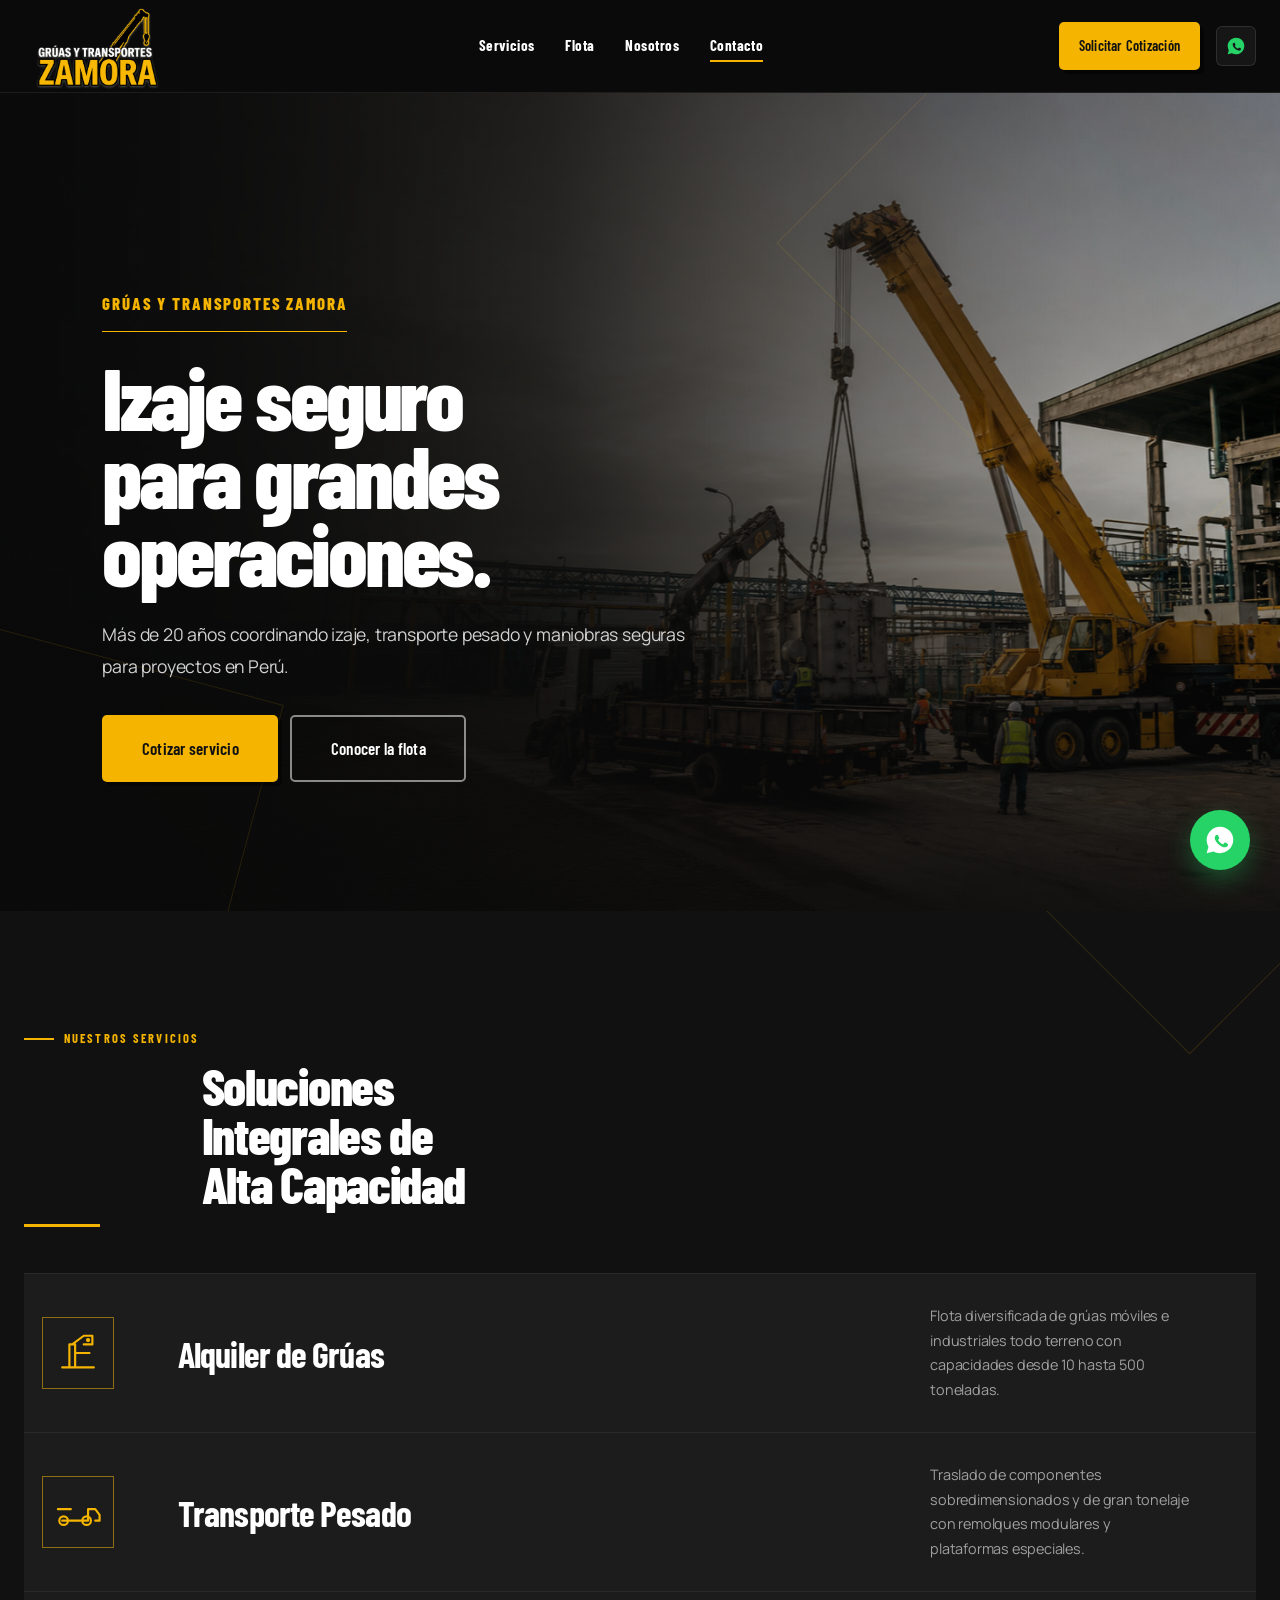
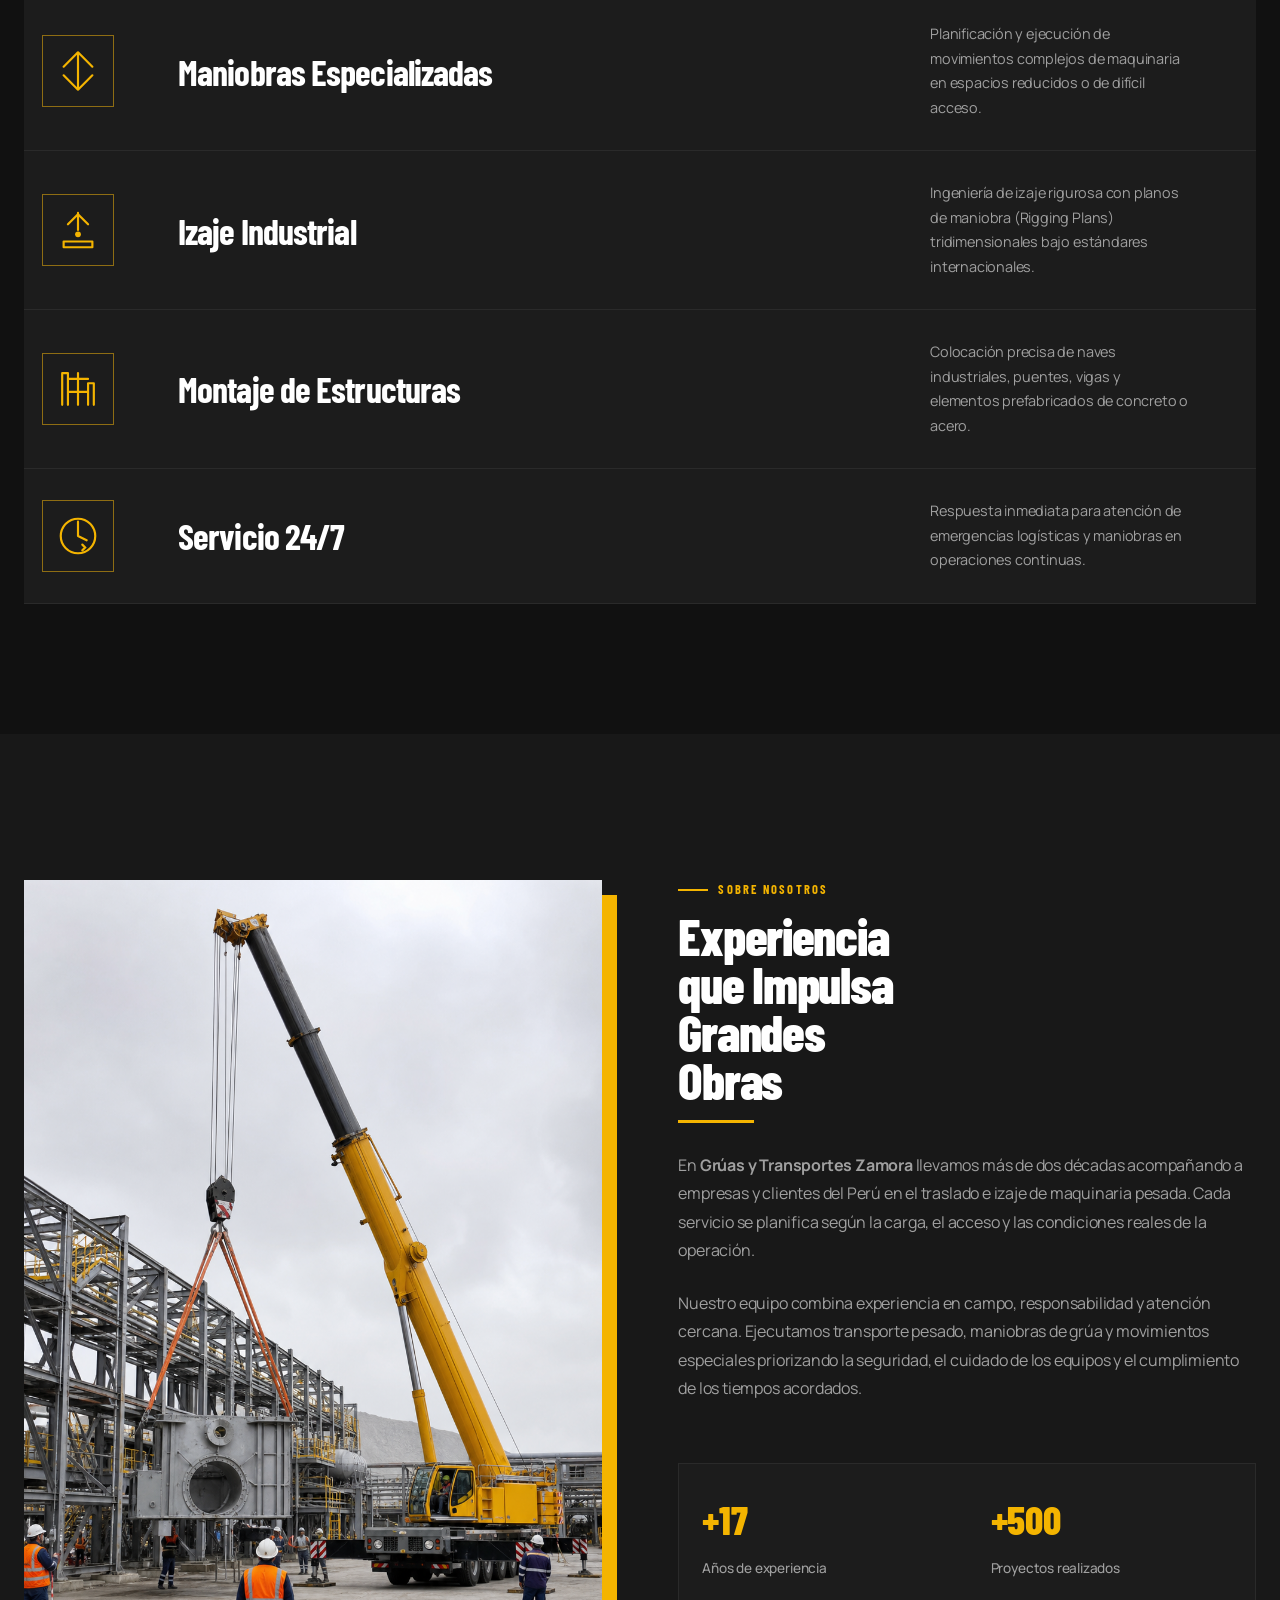
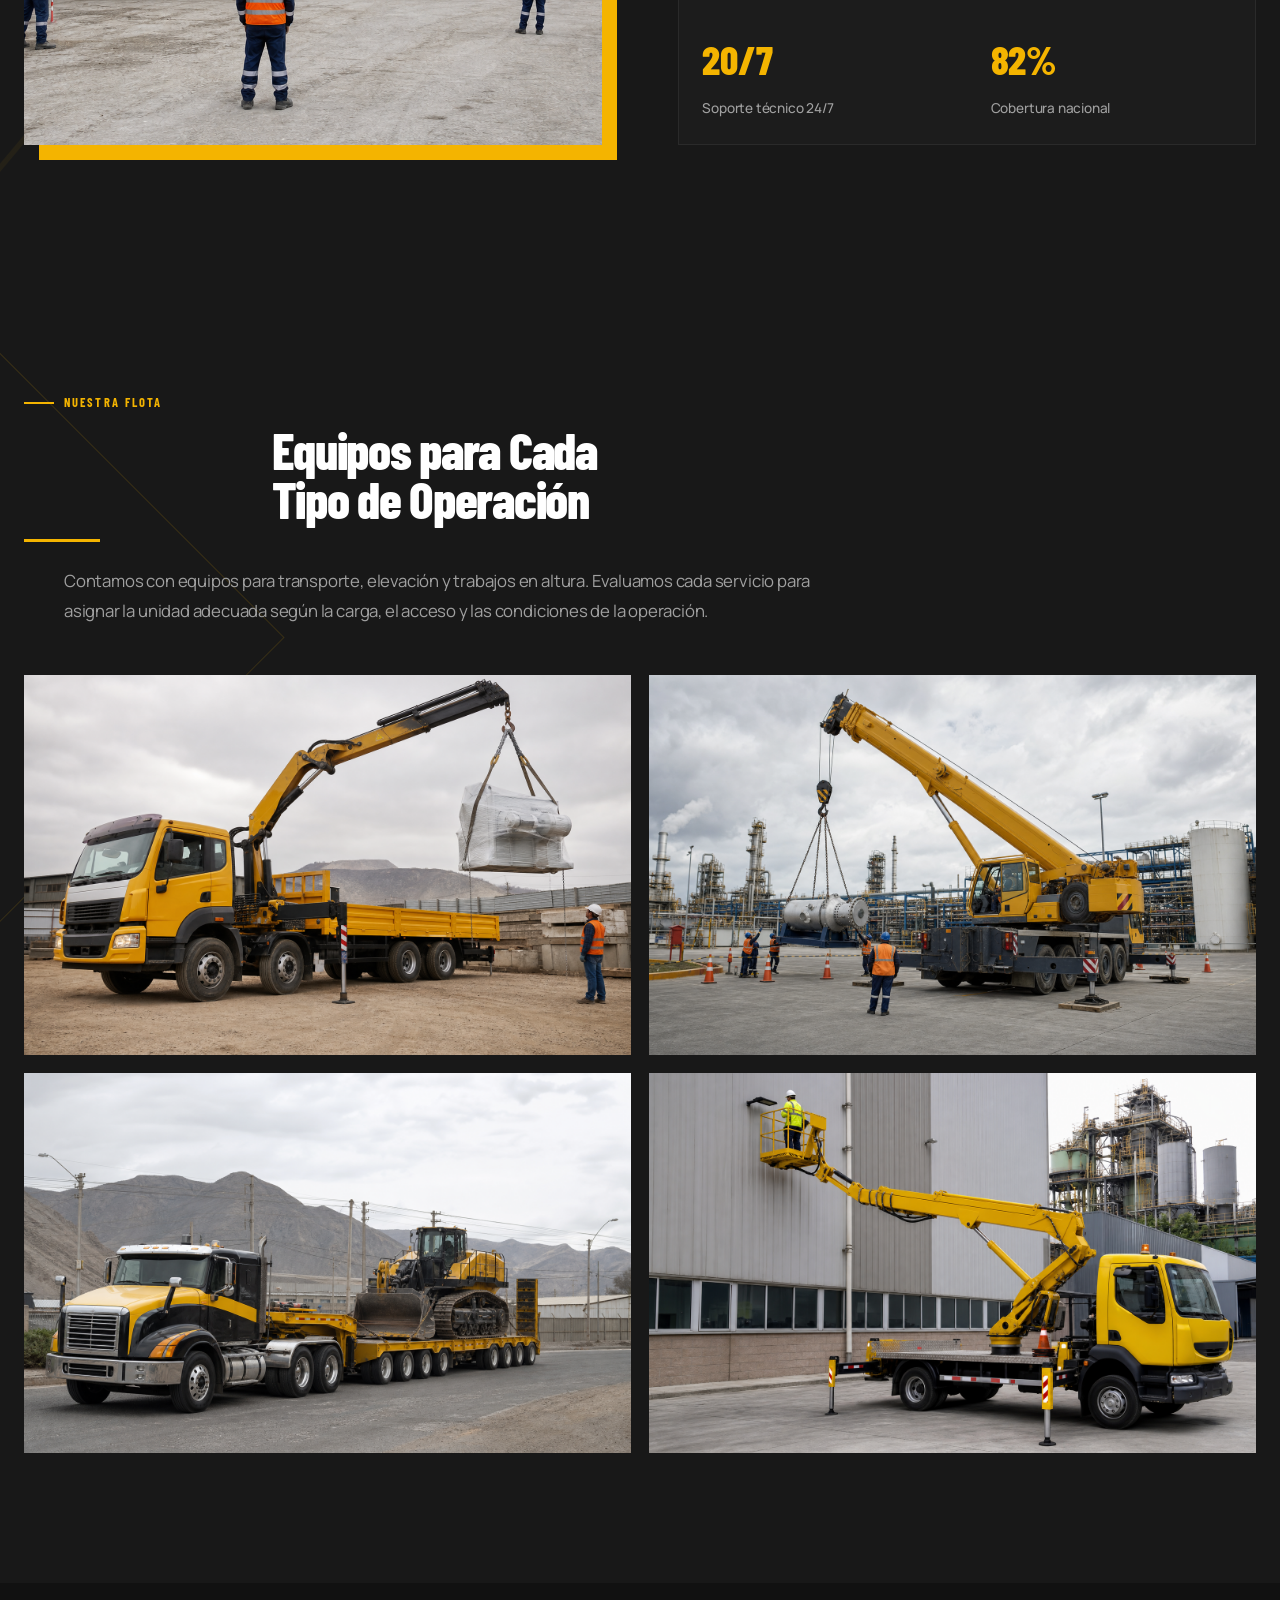
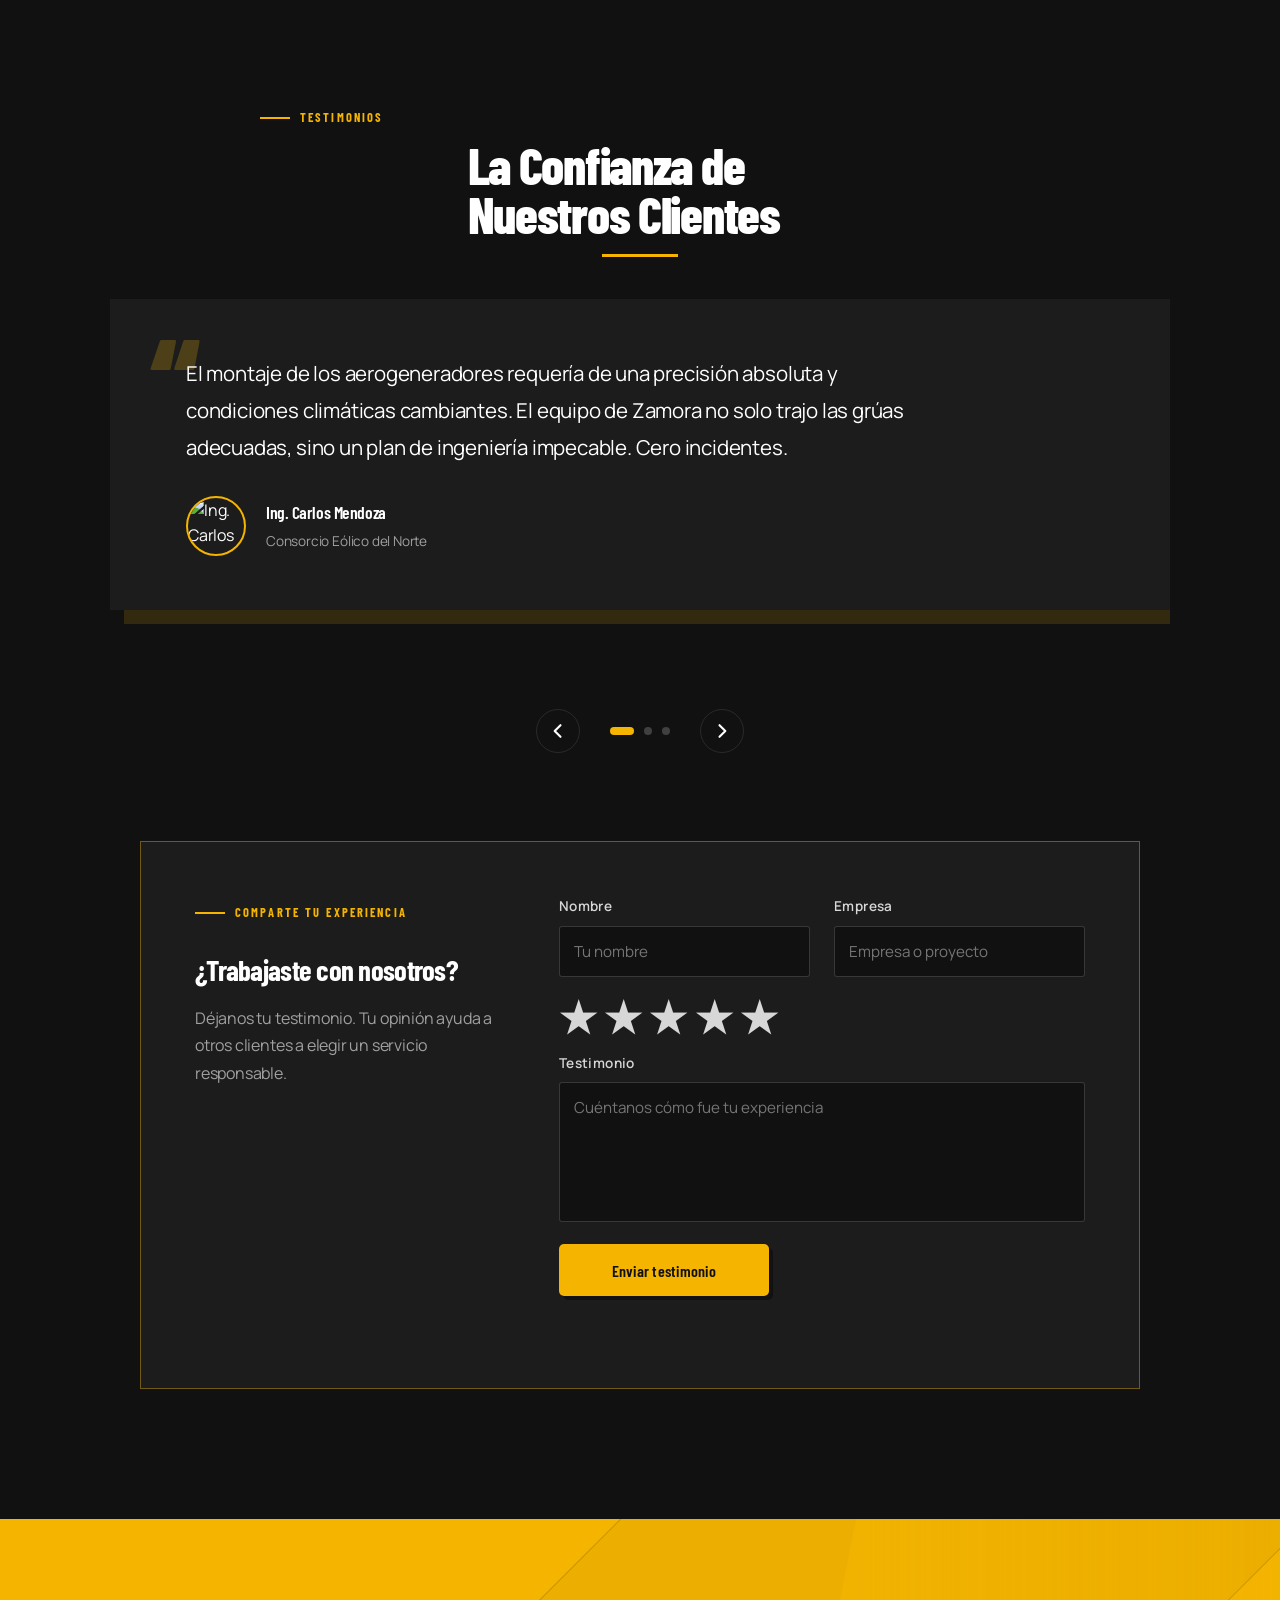
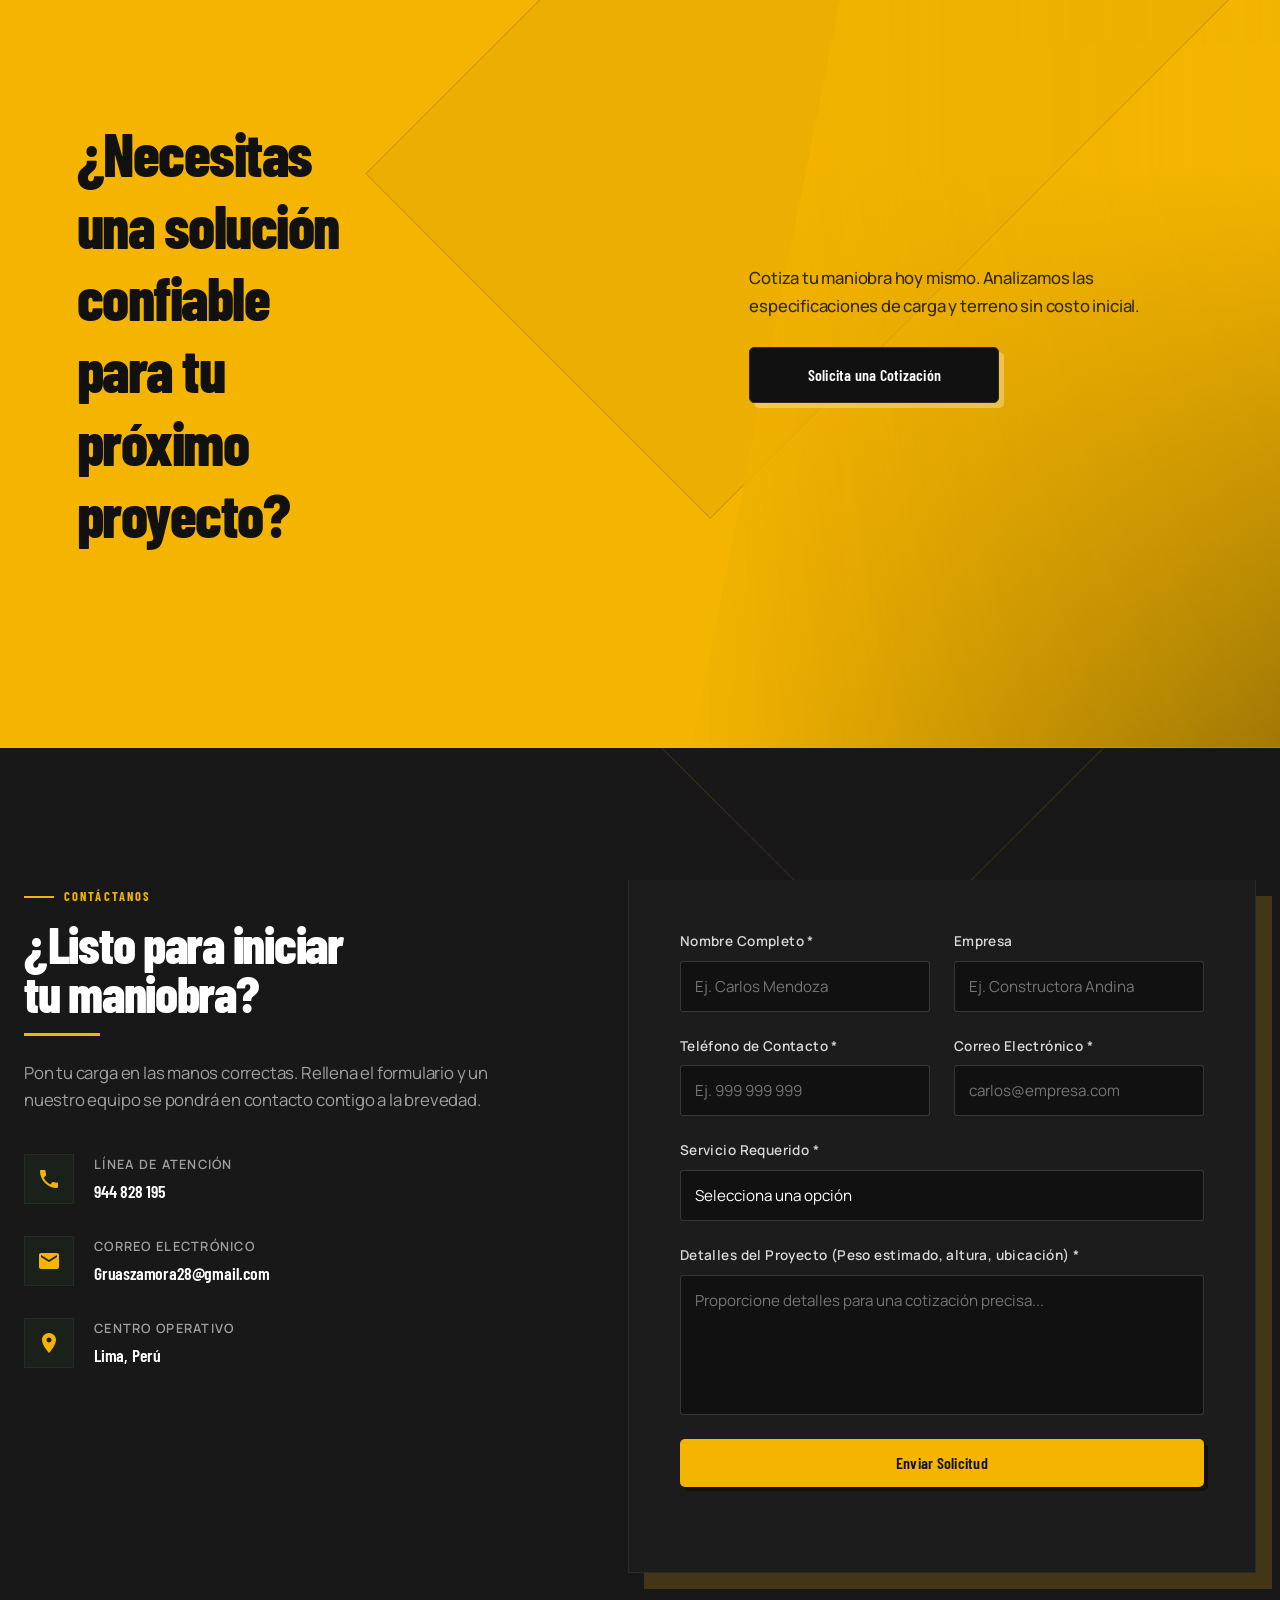
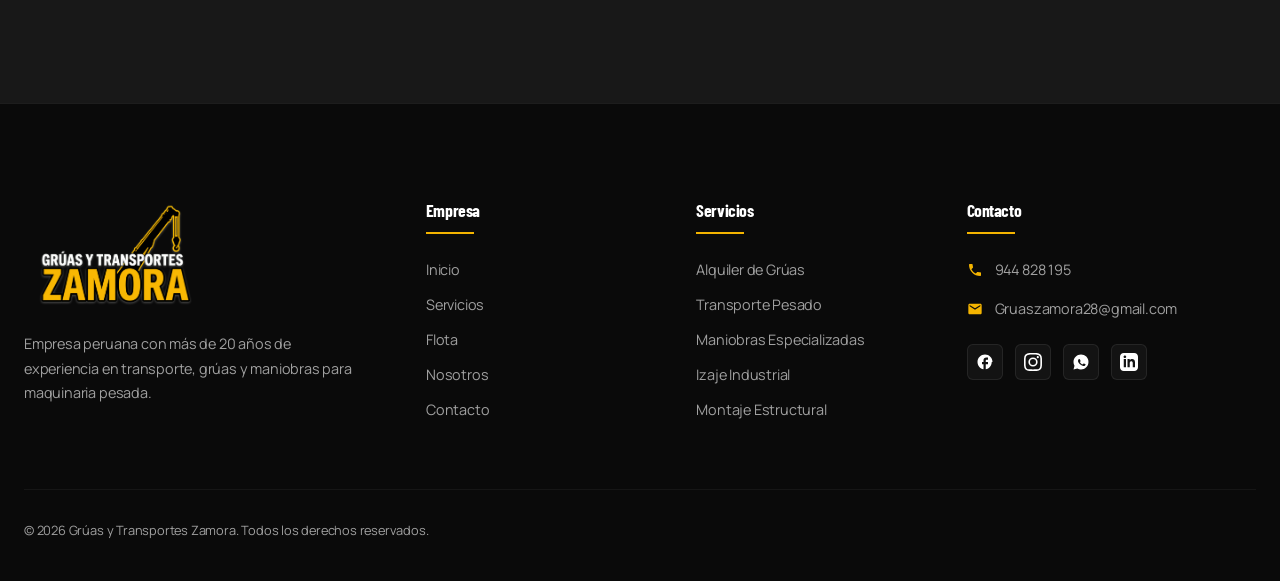
==== index.html @ 6a9506ce "feat: renovar sitio corporativo de gruas" ====
<!DOCTYPE html>
<html lang="es">

<head>
    <meta charset="UTF-8">
    <meta name="viewport" content="width=device-width, initial-scale=1.0">
    <title>Grúas y Transportes Zamora | Alquiler de Grúas y Maniobras Especializadas</title>
    <meta name="description"
        content="Empresa peruana especializada en grúas, transporte de maquinaria pesada y maniobras de alta precisión. Más de 20 años de experiencia trabajando con seguridad y compromiso.">
    <!-- Google Fonts -->
    <link rel="preconnect" href="https://fonts.googleapis.com">
    <link rel="preconnect" href="https://fonts.gstatic.com" crossorigin>
    <link
        href="https://fonts.googleapis.com/css2?family=Barlow+Condensed:wght@500;600;700;800&family=Manrope:wght@400;500;600;700;800&display=swap"
        rel="stylesheet">
    <link rel="preload" as="image" href="assets/hero-operacion-zamora.png">
    <!-- Stylesheet -->
    <link rel="stylesheet" href="styles.css?v=20260723-14">
    <script src="https://mcp.figma.com/mcp/html-to-design/capture.js" async></script>
</head>

<body>
    <a class="skip-link" href="#contenido">Saltar al contenido principal</a>

    <!-- Header Fijo -->
    <header class="main-header" id="mainHeader">
        <div class="header-container">
            <a href="#inicio" class="logo logo-brand">
                <img src="assets/logo-zamora-white.png" alt="Grúas y Transportes Zamora" class="brand-logo-image" width="1559" height="1009" decoding="async">
            </a>

            <button class="nav-toggle" id="navToggle" aria-label="Abrir menú de navegación">
                <span class="hamburger"></span>
            </button>

            <nav class="nav-menu" id="navMenu">
                <ul>
                    <li><a href="#servicios" class="nav-link">Servicios</a></li>
                    <li><a href="#proyectos" class="nav-link">Flota</a></li>
                    <li><a href="#nosotros" class="nav-link">Nosotros</a></li>
                    <li><a href="#contacto" class="nav-link">Contacto</a></li>
                </ul>
            </nav>

            <div class="header-actions">
                <a href="#contacto" class="btn btn-primary btn-sm">Solicitar Cotización</a>
                <a href="https://wa.me/51944828195" target="_blank" rel="noopener" class="btn-whatsapp-header"
                    title="Escríbenos por WhatsApp">
                    <svg viewBox="0 0 24 24" xmlns="http://www.w3.org/2000/svg">
                        <path
                            d="M12.004 2C6.51 2 2.014 6.5 2 12c.004 1.76.46 3.48 1.33 5L2 22l5.14-1.35c1.47.8 3.12 1.23 4.81 1.23h.005c5.5 0 9.99-4.5 10-10 .004-2.66-1.03-5.17-2.93-7.07C17.13 3.03 14.63 2.01 12.004 2zm5.88 14.15c-.24.68-1.22 1.25-1.7 1.31-.43.06-.97.11-2.91-.65-2.48-.97-4.08-3.5-4.2-3.67-.12-.17-1.02-1.36-1.02-2.59 0-1.23.64-1.83.87-2.08.23-.25.5-.31.67-.31.17 0 .34.01.49.01.15 0 .35-.06.55.43.2.49.69 1.68.75 1.8.06.12.1.27.02.44-.08.17-.12.27-.24.41-.12.14-.26.31-.37.42-.12.12-.25.26-.11.51.14.25.64 1.05 1.37 1.7.94.84 1.73 1.1 1.98 1.22.25.12.39.1.53-.06.14-.17.61-.71.77-.96.16-.25.32-.21.54-.13.22.08 1.4.66 1.64.78.24.12.4.18.46.28.06.11.06.63-.18 1.31z" />
                    </svg>
                </a>
            </div>
        </div>
    </header>

    <!-- Hero Section -->
    <main id="contenido">
    <section id="inicio" class="hero-section">
        <div class="hero-slides" aria-hidden="true">
            <div class="hero-bg hero-slide active" style="background-image: url('assets/hero-operacion-zamora.png');"></div>
        </div>
        <div class="hero-overlay"></div>

        <!-- Elementos decorativos sutiles -->
        <div class="hero-geometric-1"></div>
        <div class="hero-geometric-2"></div>

        <div class="hero-container">
            <div class="hero-content">
                <span class="hero-tag animate-item">GRÚAS Y TRANSPORTES ZAMORA</span>
                <h1 class="hero-title animate-item">Izaje seguro para grandes operaciones.</h1>
                <p class="hero-subtitle animate-item">Más de 20 años coordinando izaje, transporte pesado y maniobras seguras para proyectos en Perú.</p>
                <div class="hero-buttons animate-item">
                    <a href="#contacto" class="btn btn-primary">Cotizar servicio</a>
                    <a href="#proyectos" class="btn btn-outline">Conocer la flota</a>
                </div>
            </div>
        </div>
    </section>

    <!-- Servicios Section -->
    <section id="servicios" class="services-section section-padding reveal">
        <div class="container">
            <div class="section-header text-center">
                <span class="section-subtitle">NUESTROS SERVICIOS</span>
                <h2 class="section-title">Soluciones Integrales de Alta Capacidad</h2>
                <div class="accent-line"></div>
            </div>

            <div class="services-grid">
                <!-- Tarjeta 1 -->
                <div class="service-card reveal-child">
                    <div class="service-icon">
                        <!-- Icono Alquiler de Grúas -->
                        <svg viewBox="0 0 64 64" xmlns="http://www.w3.org/2000/svg">
                            <path d="M10 52h44M20 52V20h8v32M24 20l16-12h12v12H40M28 32h20" stroke="#F4B400"
                                stroke-width="3" stroke-linecap="round" stroke-linejoin="round" fill="none" />
                            <circle cx="46" cy="14" r="3" fill="#F4B400" />
                        </svg>
                    </div>
                    <h3 class="service-title">Alquiler de Grúas</h3>
                    <p class="service-desc">Flota diversificada de grúas móviles e industriales todo terreno con
                        capacidades desde 10 hasta 500 toneladas.</p>
                    <div class="service-hover-line"></div>
                </div>

                <!-- Tarjeta 2 -->
                <div class="service-card reveal-child">
                    <div class="service-icon">
                        <!-- Icono Transporte Pesado -->
                        <svg viewBox="0 0 64 64" xmlns="http://www.w3.org/2000/svg">
                            <path
                                d="M10 44h36v-16h10l6 8v8h-6M18 44a6 6 0 1 1-12 0 6 6 0 0 1 12 0zm32 0a6 6 0 1 1-12 0 6 6 0 0 1 12 0z"
                                stroke="#F4B400" stroke-width="3" stroke-linecap="round" stroke-linejoin="round"
                                fill="none" />
                            <path d="M4 28h18" stroke="#F4B400" stroke-width="3" stroke-linecap="round" />
                        </svg>
                    </div>
                    <h3 class="service-title">Transporte Pesado</h3>
                    <p class="service-desc">Traslado de componentes sobredimensionados y de gran tonelaje con remolques
                        modulares y plataformas especiales.</p>
                    <div class="service-hover-line"></div>
                </div>

                <!-- Tarjeta 3 -->
                <div class="service-card reveal-child">
                    <div class="service-icon">
                        <!-- Icono Maniobras Especializadas -->
                        <svg viewBox="0 0 64 64" xmlns="http://www.w3.org/2000/svg">
                            <path d="M32 6v52M12 26l20-20 20 20M12 38l20 20 20-20" stroke="#F4B400" stroke-width="3"
                                stroke-linecap="round" stroke-linejoin="round" fill="none" />
                        </svg>
                    </div>
                    <h3 class="service-title">Maniobras Especializadas</h3>
                    <p class="service-desc">Planificación y ejecución de movimientos complejos de maquinaria en espacios
                        reducidos o de difícil acceso.</p>
                    <div class="service-hover-line"></div>
                </div>

                <!-- Tarjeta 4 -->
                <div class="service-card reveal-child">
                    <div class="service-icon">
                        <!-- Icono Izaje Industrial -->
                        <svg viewBox="0 0 64 64" xmlns="http://www.w3.org/2000/svg">
                            <path d="M32 8v24M18 24l14-14 14 14M12 48h40v8H12z" stroke="#F4B400" stroke-width="3"
                                stroke-linecap="round" stroke-linejoin="round" fill="none" />
                            <circle cx="32" cy="38" r="4" fill="#F4B400" />
                        </svg>
                    </div>
                    <h3 class="service-title">Izaje Industrial</h3>
                    <p class="service-desc">Ingeniería de izaje rigurosa con planos de maniobra (Rigging Plans)
                        tridimensionales bajo estándares internacionales.</p>
                    <div class="service-hover-line"></div>
                </div>

                <!-- Tarjeta 5 -->
                <div class="service-card reveal-child">
                    <div class="service-icon">
                        <!-- Icono Montaje de Estructuras -->
                        <svg viewBox="0 0 64 64" xmlns="http://www.w3.org/2000/svg">
                            <path d="M10 54V10h8v44M46 54V24h8v30M18 18h28M18 36h28M32 10v44" stroke="#F4B400"
                                stroke-width="3" stroke-linecap="round" stroke-linejoin="round" fill="none" />
                        </svg>
                    </div>
                    <h3 class="service-title">Montaje de Estructuras</h3>
                    <p class="service-desc">Colocación precisa de naves industriales, puentes, vigas y elementos
                        prefabricados de concreto o acero.</p>
                    <div class="service-hover-line"></div>
                </div>

                <!-- Tarjeta 6 -->
                <div class="service-card reveal-child">
                    <div class="service-icon">
                        <!-- Icono Servicio 24/7 -->
                        <svg viewBox="0 0 64 64" xmlns="http://www.w3.org/2000/svg">
                            <circle cx="32" cy="32" r="24" stroke="#F4B400" stroke-width="3" fill="none" />
                            <path d="M32 12v20l12 6" stroke="#F4B400" stroke-width="3" stroke-linecap="round"
                                stroke-linejoin="round" fill="none" />
                            <path d="M38 52l4-4-4-4" stroke="#F4B400" stroke-width="3" stroke-linecap="round"
                                fill="none" />
                        </svg>
                    </div>
                    <h3 class="service-title">Servicio 24/7</h3>
                    <p class="service-desc">Respuesta inmediata para atención de emergencias logísticas y maniobras en
                        operaciones continuas.</p>
                    <div class="service-hover-line"></div>
                </div>
            </div>
        </div>
    </section>

    <!-- Sobre Nosotros Section -->
    <section id="nosotros" class="about-section section-padding bg-darker reveal">
        <div class="container">
            <div class="about-grid">
                <!-- Columna Izquierda: Imagen -->
                <div class="about-image-wrapper reveal-child">
                    <img src="assets/about-izaje-hd.png" alt="Grúa telescópica realizando un izaje industrial controlado" class="about-img" width="1024" height="1536" loading="lazy" decoding="async">
                </div>

                <!-- Columna Derecha: Contenido -->
                <div class="about-content reveal-child">
                    <span class="section-subtitle">SOBRE NOSOTROS</span>
                    <h2 class="section-title text-left">Experiencia que Impulsa Grandes Obras</h2>
                    <div class="accent-line text-left"></div>
                    <p class="about-text">En <strong>Grúas y Transportes Zamora</strong> llevamos más de dos décadas
                        acompañando a empresas y clientes del Perú en el traslado e izaje de maquinaria pesada. Cada
                        servicio se planifica según la carga, el acceso y las condiciones reales de la operación.</p>
                    <p class="about-text">Nuestro equipo combina experiencia en campo, responsabilidad y atención
                        cercana. Ejecutamos transporte pesado, maniobras de grúa y movimientos especiales priorizando
                        la seguridad, el cuidado de los equipos y el cumplimiento de los tiempos acordados.</p>

                    <!-- Estadísticas -->
                    <div class="stats-grid" id="statsGrid">
                        <div class="stat-card">
                            <span class="stat-number" data-target="20">+0</span>
                            <span class="stat-label">Años de experiencia</span>
                        </div>
                        <div class="stat-card">
                            <span class="stat-number" data-target="500">+0</span>
                            <span class="stat-label">Proyectos realizados</span>
                        </div>
                        <div class="stat-card">
                            <span class="stat-number" data-target="24">0/7</span>
                            <span class="stat-label">Soporte técnico 24/7</span>
                        </div>
                        <div class="stat-card">
                            <span class="stat-number" data-target="100">0%</span>
                            <span class="stat-label">Cobertura nacional</span>
                        </div>
                    </div>
                </div>
            </div>
        </div>
    </section>

    <!-- Flota y Equipos Section -->
    <section id="proyectos" class="projects-section section-padding reveal">
        <div class="container">
            <div class="section-header text-center">
                <span class="section-subtitle">NUESTRA FLOTA</span>
                <h2 class="section-title">Equipos para Cada Tipo de Operación</h2>
                <div class="accent-line"></div>
                <p class="fleet-intro">Contamos con equipos para transporte, elevación y trabajos en altura. Evaluamos cada servicio para asignar la unidad adecuada según la carga, el acceso y las condiciones de la operación.</p>
            </div>

            <div class="projects-grid">
                <a href="equipo.html?tipo=hiab" class="project-card fleet-card reveal-child">
                    <div class="project-image-container">
                        <img src="assets/fleet-hiab-hd.png" alt="Camión equipado con grúa articulada durante una maniobra" class="project-img" width="1536" height="1024" loading="lazy" decoding="async">
                        <div class="project-overlay">
                            <div class="project-info">
                                <span class="project-tag">TRANSPORTE Y MANIOBRA</span>
                                <h3 class="project-card-title">Grúas Articuladas</h3>
                                <p class="project-card-desc">Camiones equipados con brazo hidráulico articulado para cargar, descargar, elevar y posicionar materiales con precisión.</p>
                                <span class="project-btn">Ver servicios realizados</span>
                            </div>
                        </div>
                    </div>
                </a>

                <a href="equipo.html?tipo=telescopica" class="project-card fleet-card reveal-child">
                    <div class="project-image-container">
                        <img src="assets/fleet-telescopica-hd.png" alt="Grúa móvil telescópica realizando un izaje industrial" class="project-img" width="1536" height="1024" loading="lazy" decoding="async">
                        <div class="project-overlay">
                            <div class="project-info">
                                <span class="project-tag">IZAJE Y MONTAJE</span>
                                <h3 class="project-card-title">Grúas Telescópicas</h3>
                                <p class="project-card-desc">Equipos para maniobras de elevación, montaje y posicionamiento de maquinaria en distintos entornos de trabajo.</p>
                                <span class="project-btn">Ver servicios realizados</span>
                            </div>
                        </div>
                    </div>
                </a>

                <a href="equipo.html?tipo=trailer" class="project-card fleet-card reveal-child">
                    <div class="project-image-container">
                        <img src="assets/fleet-trailer-hd.png" alt="Camión tráiler con cama baja trasladando maquinaria pesada" class="project-img" width="1536" height="1024" loading="lazy" decoding="async">
                        <div class="project-overlay">
                            <div class="project-info">
                                <span class="project-tag">LOGÍSTICA PESADA</span>
                                <h3 class="project-card-title">Camiones Tráiler y Cama Baja</h3>
                                <p class="project-card-desc">Unidades para el traslado de maquinaria pesada, estructuras y cargas especiales con planificación de ruta y coordinación operativa.</p>
                                <span class="project-btn">Ver servicios realizados</span>
                            </div>
                        </div>
                    </div>
                </a>

                <a href="equipo.html?tipo=hidroelevador" class="project-card fleet-card reveal-child">
                    <div class="project-image-container">
                        <img src="assets/fleet-hidroelevador-hd.png" alt="Camión hidroelevador con brazo articulado y canastilla para trabajos en altura" class="project-img" width="1536" height="1024" loading="lazy" decoding="async">
                        <div class="project-overlay">
                            <div class="project-info">
                                <span class="project-tag">TRABAJOS EN ALTURA</span>
                                <h3 class="project-card-title">Camiones Elevadores</h3>
                                <p class="project-card-desc">Equipos con brazo articulado y canastilla para elevar personal en trabajos de mantenimiento, inspección e intervención en altura.</p>
                                <span class="project-btn">Ver servicios realizados</span>
                            </div>
                        </div>
                    </div>
                </a>
            </div>
        </div>
    </section>

    <!-- Testimonios Section -->
    <section class="testimonials-section section-padding reveal">
        <div class="container">
            <div class="section-header text-center">
                <span class="section-subtitle">TESTIMONIOS</span>
                <h2 class="section-title">La Confianza de Nuestros Clientes</h2>
                <div class="accent-line"></div>
            </div>

            <div class="testimonials-carousel-wrapper">
                <div class="testimonials-carousel" id="testimonialsCarousel">

                    <!-- Testimonio 1 -->
                    <div class="testimonial-slide active">
                        <div class="testimonial-card">
                            <div class="testimonial-quote">“</div>
                            <p class="testimonial-text">El montaje de los aerogeneradores requería de una precisión
                                absoluta y condiciones climáticas cambiantes. El equipo de Zamora no solo trajo las
                                grúas adecuadas, sino un plan de ingeniería impecable. Cero incidentes.</p>
                            <div class="testimonial-author">
                                <img src="assets/avatar1.png" alt="Ing. Carlos Mendoza" class="author-img">
                                <div class="author-info">
                                    <h4 class="author-name">Ing. Carlos Mendoza</h4>
                                    <span class="author-company">Consorcio Eólico del Norte</span>
                                </div>
                            </div>
                        </div>
                    </div>

                    <!-- Testimonio 2 -->
                    <div class="testimonial-slide">
                        <div class="testimonial-card">
                            <div class="testimonial-quote">“</div>
                            <p class="testimonial-text">Transportar reactores químicos sobredimensionados por carreteras
                                federales es una pesadilla logística. Con Zamora tuvimos todo el soporte de permisos y
                                coordinación de escoltas. Su puntualidad es extraordinaria.</p>
                            <div class="testimonial-author">
                                <img src="assets/avatar2.png" alt="Lic. Elena Rostova" class="author-img">
                                <div class="author-info">
                                    <h4 class="author-name">Lic. Elena Rostova</h4>
                                    <span class="author-company">Logística Petroquímica </span>
                                </div>
                            </div>
                        </div>
                    </div>

                    <!-- Testimonio 3 -->
                    <div class="testimonial-slide">
                        <div class="testimonial-card">
                            <div class="testimonial-quote">“</div>
                            <p class="testimonial-text">La maniobra de izaje de la corona de la Torre Metropolitana a
                                más de 150 metros requería de grúas confiables y personal experto. Su plan rigging 3D
                                nos dio la seguridad para ejecutar a la primera.</p>
                            <div class="testimonial-author">
                                <img src="assets/avatar3.png" alt="Ing. Javier Ortiz" class="author-img">
                                <div class="author-info">
                                    <h4 class="author-name">Ing. Javier Ortiz</h4>
                                    <span class="author-company">Grupo Constructor Urbano</span>
                                </div>
                            </div>
                        </div>
                    </div>

                </div>

                <!-- Controles -->
                <div class="carousel-controls">
                    <button class="carousel-control-btn prev" id="prevTestimonial" aria-label="Anterior testimonio">
                        <svg viewBox="0 0 24 24" fill="none" xmlns="http://www.w3.org/2000/svg">
                            <path d="M15 19L8 12L15 5" stroke="#FFFFFF" stroke-width="2.5" stroke-linecap="round"
                                stroke-linejoin="round" />
                        </svg>
                    </button>
                    <div class="carousel-dots" id="carouselDots">
                        <span class="dot active" data-slide="0"></span>
                        <span class="dot" data-slide="1"></span>
                        <span class="dot" data-slide="2"></span>
                    </div>
                    <button class="carousel-control-btn next" id="nextTestimonial" aria-label="Siguiente testimonio">
                        <svg viewBox="0 0 24 24" fill="none" xmlns="http://www.w3.org/2000/svg">
                            <path d="M9 5L16 12L9 19" stroke="#FFFFFF" stroke-width="2.5" stroke-linecap="round"
                                stroke-linejoin="round" />
                        </svg>
                    </button>
                </div>
            </div>

            <div class="testimonial-submit-panel">
                <div class="testimonial-submit-copy">
                    <span class="section-subtitle">COMPARTE TU EXPERIENCIA</span>
                    <h3>¿Trabajaste con nosotros?</h3>
                    <p>Déjanos tu testimonio. Tu opinión ayuda a otros clientes a elegir un servicio responsable.</p>
                </div>
                <form id="testimonialForm" class="testimonial-form">
                    <div class="form-row">
                        <div class="form-group">
                            <label for="testimonialName">Nombre</label>
                            <input id="testimonialName" type="text" maxlength="60" required placeholder="Tu nombre">
                        </div>
                        <div class="form-group">
                            <label for="testimonialCompany">Empresa</label>
                            <input id="testimonialCompany" type="text" maxlength="80" placeholder="Empresa o proyecto">
                        </div>
                    </div>
                    <div class="form-group testimonial-rating-group">
                        <div class="star-rating" role="radiogroup" aria-label="Calificación de 1 a 5 estrellas">
                            <input type="radio" id="star5" name="rating" value="5" required><label for="star5" title="5 estrellas">★</label>
                            <input type="radio" id="star4" name="rating" value="4"><label for="star4" title="4 estrellas">★</label>
                            <input type="radio" id="star3" name="rating" value="3"><label for="star3" title="3 estrellas">★</label>
                            <input type="radio" id="star2" name="rating" value="2"><label for="star2" title="2 estrellas">★</label>
                            <input type="radio" id="star1" name="rating" value="1"><label for="star1" title="1 estrella">★</label>
                        </div>
                    </div>
                    <div class="form-group">
                        <label for="testimonialMessage">Testimonio</label>
                        <textarea id="testimonialMessage" rows="4" maxlength="500" required placeholder="Cuéntanos cómo fue tu experiencia"></textarea>
                    </div>
                    <button type="submit" class="btn btn-primary">Enviar testimonio</button>
                    <p class="testimonial-form-status" id="testimonialFormStatus" aria-live="polite"></p>
                </form>
            </div>
        </div>
    </section>

    <!-- CTA Section -->
    <section class="cta-section reveal">
        <div class="cta-container">
            <div class="cta-copy">
                <h2 class="cta-title">¿Necesitas una solución confiable para tu próximo proyecto?</h2>
            </div>
            <div class="cta-action">
                <p class="cta-subtitle">Cotiza tu maniobra hoy mismo. Analizamos las especificaciones de carga y terreno sin
                    costo inicial.</p>
                <a href="#contacto" class="btn btn-dark">Solicita una Cotización</a>
            </div>
        </div>
    </section>

    <!-- Contacto & Registro Section -->
    <section id="contacto" class="contact-section section-padding reveal">
        <div class="container">
            <div class="contact-grid">
                <!-- Columna Izquierda: Info de contacto -->
                <div class="contact-info-wrapper reveal-child">
                    <span class="section-subtitle">CONTÁCTANOS</span>
                    <h2 class="section-title text-left">¿Listo para iniciar tu maniobra?</h2>
                    <div class="accent-line text-left"></div>
                    <p class="contact-lead-text">Pon tu carga en las manos correctas. Rellena el formulario y un
                        nuestro equipo se pondrá en contacto contigo a la brevedad.</p>

                    <div class="contact-details">
                        <!-- Teléfono -->
                        <div class="contact-detail-item">
                            <div class="contact-detail-icon">
                                <svg viewBox="0 0 24 24" xmlns="http://www.w3.org/2000/svg">
                                    <path
                                        d="M6.62 10.79c1.44 2.83 3.76 5.14 6.59 6.59l2.2-2.2c.27-.27.67-.36 1.02-.24 1.12.37 2.33.57 3.57.57.55 0 1 .45 1 1V20c0 .55-.45 1-1 1-9.39 0-17-7.61-17-17 0-.55.45-1 1-1h3.5c.55 0 1 .45 1 1 0 1.25.2 2.45.57 3.57.11.35.03.74-.25 1.02l-2.2 2.2z"
                                        fill="#F4B400" />
                                </svg>
                            </div>
                            <div class="contact-detail-text">
                                <span class="contact-label">Línea de Atención</span>
                                <a href="tel:+51944828195" class="contact-value">944 828 195</a>
                            </div>
                        </div>

                        <!-- Email -->
                        <div class="contact-detail-item">
                            <div class="contact-detail-icon">
                                <svg viewBox="0 0 24 24" xmlns="http://www.w3.org/2000/svg">
                                    <path
                                        d="M20 4H4c-1.1 0-1.99.9-1.99 2L2 18c0 1.1.9 2 2 2h16c1.1 0 2-.9 2-2V6c0-1.1-.9-2-2-2zm0 4l-8 5-8-5V6l8 5 8-5v2z"
                                        fill="#F4B400" />
                                </svg>
                            </div>
                            <div class="contact-detail-text">
                                <span class="contact-label">Correo Electrónico</span>
                                <a href="mailto:Gruaszamora28@gmail.com"
                                    class="contact-value">Gruaszamora28@gmail.com</a>
                            </div>
                        </div>

                        <!-- Dirección -->
                        <div class="contact-detail-item">
                            <div class="contact-detail-icon">
                                <svg viewBox="0 0 24 24" xmlns="http://www.w3.org/2000/svg">
                                    <path
                                        d="M12 2C8.13 2 5 5.13 5 9c0 5.25 7 13 7 13s7-7.75 7-13c0-3.87-3.13-7-7-7zm0 9.5c-1.38 0-2.5-1.12-2.5-2.5s1.12-2.5 2.5-2.5 2.5 1.12 2.5 2.5-1.12 2.5-2.5 2.5z"
                                        fill="#F4B400" />
                                </svg>
                            </div>
                            <div class="contact-detail-text">
                                <span class="contact-label">Centro Operativo</span>
                                <span class="contact-value">Lima, Perú</span>
                            </div>
                        </div>
                    </div>
                </div>

                <!-- Columna Derecha: Formulario -->
                <div class="contact-form-wrapper reveal-child">
                    <form class="contact-form" id="contactForm">
                        <div class="form-row">
                            <div class="form-group">
                                <label for="formNombre">Nombre Completo *</label>
                                <input type="text" id="formNombre" required placeholder="Ej. Carlos Mendoza">
                            </div>
                            <div class="form-group">
                                <label for="formEmpresa">Empresa</label>
                                <input type="text" id="formEmpresa" placeholder="Ej. Constructora Andina">
                            </div>
                        </div>

                        <div class="form-row">
                            <div class="form-group">
                                <label for="formTelefono">Teléfono de Contacto *</label>
                                <input type="tel" id="formTelefono" required placeholder="Ej. 999 999 999">
                            </div>
                            <div class="form-group">
                                <label for="formEmail">Correo Electrónico *</label>
                                <input type="email" id="formEmail" required placeholder="carlos@empresa.com">
                            </div>
                        </div>

                        <div class="form-group">
                            <label for="formServicio">Servicio Requerido *</label>
                            <select id="formServicio" required>
                                <option value="" disabled selected>Selecciona una opción</option>
                                <option value="alquiler">Alquiler de Grúas Móviles</option>
                                <option value="transporte">Transporte Pesado Sobredimensionado</option>
                                <option value="maniobras">Maniobras Especializadas e Izajes</option>
                                <option value="estructuras">Montaje Estructural</option>
                                <option value="otro">Otro / Asesoría Técnica</option>
                            </select>
                        </div>

                        <div class="form-group">
                            <label for="formMensaje">Detalles del Proyecto (Peso estimado, altura, ubicación) *</label>
                            <textarea id="formMensaje" rows="4" required
                                placeholder="Proporcione detalles para una cotización precisa..."></textarea>
                        </div>

                        <button type="submit" class="btn btn-primary btn-block">Enviar Solicitud</button>

                        <div class="form-status" id="formStatus"></div>
                    </form>
                </div>
            </div>
        </div>
    </section>

    <!-- Footer Premium -->
    </main>
    <footer class="main-footer">
        <div class="container">
            <div class="footer-grid">
                <!-- Columna 1: Empresa -->
                <div class="footer-col">
                    <a href="#inicio" class="logo footer-logo logo-brand">
                        <img src="assets/logo-zamora-white.png" alt="Grúas y Transportes Zamora" class="brand-logo-image" width="1559" height="1009" loading="lazy" decoding="async">
                    </a>
                    <p class="footer-about-text">Empresa peruana con más de 20 años de experiencia en transporte,
                        grúas y maniobras para maquinaria pesada.</p>
                </div>

                <!-- Columna 2: Navegación -->
                <div class="footer-col">
                    <h4 class="footer-title">Empresa</h4>
                    <ul class="footer-links">
                        <li><a href="#inicio">Inicio</a></li>
                        <li><a href="#servicios">Servicios</a></li>
                        <li><a href="#proyectos">Flota</a></li>
                        <li><a href="#nosotros">Nosotros</a></li>
                        <li><a href="#contacto">Contacto</a></li>
                    </ul>
                </div>

                <!-- Columna 3: Servicios -->
                <div class="footer-col">
                    <h4 class="footer-title">Servicios</h4>
                    <ul class="footer-links">
                        <li><a href="#servicios">Alquiler de Grúas</a></li>
                        <li><a href="#servicios">Transporte Pesado</a></li>
                        <li><a href="#servicios">Maniobras Especializadas</a></li>
                        <li><a href="#servicios">Izaje Industrial</a></li>
                        <li><a href="#servicios">Montaje Estructural</a></li>
                    </ul>
                </div>

                <!-- Columna 4: Contacto & Redes -->
                <div class="footer-col">
                    <h4 class="footer-title">Contacto</h4>
                    <ul class="footer-contact-info">
                        <li>
                            <svg viewBox="0 0 24 24" xmlns="http://www.w3.org/2000/svg" width="16" height="16">
                                <path
                                    d="M6.62 10.79c1.44 2.83 3.76 5.14 6.59 6.59l2.2-2.2c.27-.27.67-.36 1.02-.24 1.12.37 2.33.57 3.57.57.55 0 1 .45 1 1V20c0 .55-.45 1-1 1-9.39 0-17-7.61-17-17 0-.55.45-1 1-1h3.5c.55 0 1 .45 1 1 0 1.25.2 2.45.57 3.57.11.35.03.74-.25 1.02l-2.2 2.2z"
                                    fill="#F4B400" />
                            </svg>
                            <a href="tel:+51944828195">944 828 195</a>
                        </li>
                        <li>
                            <svg viewBox="0 0 24 24" xmlns="http://www.w3.org/2000/svg" width="16" height="16">
                                <path
                                    d="M20 4H4c-1.1 0-1.99.9-1.99 2L2 18c0 1.1.9 2 2 2h16c1.1 0 2-.9 2-2V6c0-1.1-.9-2-2-2zm0 4l-8 5-8-5V6l8 5 8-5v2z"
                                    fill="#F4B400" />
                            </svg>
                            <a href="mailto:Gruaszamora28@gmail.com">Gruaszamora28@gmail.com</a>
                        </li>
                    </ul>

                    <div class="footer-socials">
                        <a href="https://facebook.com" target="_blank" rel="noopener" aria-label="Facebook">
                            <svg viewBox="0 0 24 24" xmlns="http://www.w3.org/2000/svg">
                                <path
                                    d="M22 12c0-5.52-4.48-10-10-10S2 6.48 2 12c0 4.84 3.44 8.87 8 9.8V15H8v-3h2V9.5C10 7.57 11.57 6 13.5 6H16v3h-2c-.55 0-1 .45-1 1v2h3v3h-3v6.8c4.56-.93 8-4.96 8-9.8z"
                                    fill="#FFFFFF" />
                            </svg>
                        </a>
                        <a href="https://instagram.com" target="_blank" rel="noopener" aria-label="Instagram">
                            <svg viewBox="0 0 24 24" xmlns="http://www.w3.org/2000/svg">
                                <path
                                    d="M12 2.163c3.204 0 3.584.012 4.85.07 3.252.148 4.771 1.691 4.919 4.919.058 1.265.069 1.645.069 4.849 0 3.205-.012 3.584-.069 4.849-.149 3.225-1.664 4.771-4.919 4.919-1.266.058-1.644.07-4.85.07-3.204 0-3.584-.012-4.849-.07-3.26-.149-4.771-1.699-4.919-4.92-.058-1.265-.07-1.644-.07-4.849 0-3.204.013-3.583.07-4.849.149-3.227 1.664-4.771 4.919-4.919 1.266-.057 1.645-.069 4.849-.069zM12 0C8.741 0 8.333.014 7.053.072 2.695.272.273 2.69.073 7.051.014 8.333 0 8.741 0 12c0 3.259.014 3.668.072 4.948.2 4.358 2.618 6.78 6.98 6.98 1.281.058 1.689.072 4.948.072 3.259 0 3.668-.014 4.948-.072 4.354-.2 6.782-2.618 6.979-6.98.059-1.28.073-1.689.073-4.948 0-3.259-.014-3.667-.072-4.947-.196-4.354-2.617-6.78-6.979-6.98C15.668.014 15.259 0 12 0zm0 5.838a6.162 6.162 0 1 0 0 12.324 6.162 6.162 0 0 0 0-12.324zM12 16a4 4 0 1 1 0-8 4 4 0 0 1 0 8zm6.406-11.845a1.44 1.44 0 1 0 0 2.881 1.44 1.44 0 0 0 0-2.881z"
                                    fill="#FFFFFF" />
                            </svg>
                        </a>
                        <a href="https://wa.me/51944828195" target="_blank" rel="noopener" aria-label="WhatsApp">
                            <svg viewBox="0 0 24 24" xmlns="http://www.w3.org/2000/svg">
                                <path
                                    d="M12.004 2C6.51 2 2.014 6.5 2 12c.004 1.76.46 3.48 1.33 5L2 22l5.14-1.35c1.47.8 3.12 1.23 4.81 1.23h.005c5.5 0 9.99-4.5 10-10 .004-2.66-1.03-5.17-2.93-7.07C17.13 3.03 14.63 2.01 12.004 2zm5.88 14.15c-.24.68-1.22 1.25-1.7 1.31-.43.06-.97.11-2.91-.65-2.48-.97-4.08-3.5-4.2-3.67-.12-.17-1.02-1.36-1.02-2.59 0-1.23.64-1.83.87-2.08.23-.25.5-.31.67-.31.17 0 .34.01.49.01.15 0 .35-.06.55.43.2.49.69 1.68.75 1.8.06.12.1.27.02.44-.08.17-.12.27-.24.41-.12.14-.26.31-.37.42-.12.12-.25.26-.11.51.14.25.64 1.05 1.37 1.7.94.84 1.73 1.1 1.98 1.22.25.12.39.1.53-.06.14-.17.61-.71.77-.96.16-.25.32-.21.54-.13.22.08 1.4.66 1.64.78.24.12.4.18.46.28.06.11.06.63-.18 1.31z"
                                    fill="#FFFFFF" />
                            </svg>
                        </a>
                        <a href="https://linkedin.com" target="_blank" rel="noopener" aria-label="LinkedIn">
                            <svg viewBox="0 0 24 24" xmlns="http://www.w3.org/2000/svg">
                                <path
                                    d="M19 0h-14c-2.761 0-5 2.239-5 5v14c0 2.761 2.239 5 5 5h14c2.762 0 5-2.239 5-5v-14c0-2.761-2.238-5-5-5zm-11 19h-3v-11h3v11zm-1.5-12.268c-.966 0-1.75-.79-1.75-1.764s.784-1.764 1.75-1.764 1.75.79 1.75 1.764-.783 1.764-1.75 1.764zm13.5 12.268h-3v-5.604c0-3.368-4-3.113-4 0v5.604h-3v-11h3v1.765c1.396-2.586 7-2.777 7 2.476v6.759z"
                                    fill="#FFFFFF" />
                            </svg>
                        </a>
                    </div>
                </div>
            </div>

            <!-- Footer Bottom -->
            <div class="footer-bottom text-center">
                <p>&copy; 2026 Grúas y Transportes Zamora. Todos los derechos reservados.</p>
            </div>
        </div>
    </footer>

    <!-- Botón Flotante de WhatsApp -->
    <a href="https://wa.me/51944828195" target="_blank" rel="noopener" class="whatsapp-floating" id="whatsappFloating"
        aria-label="Hablar por WhatsApp">
        <svg viewBox="0 0 24 24" xmlns="http://www.w3.org/2000/svg">
            <path
                d="M12.004 2C6.51 2 2.014 6.5 2 12c.004 1.76.46 3.48 1.33 5L2 22l5.14-1.35c1.47.8 3.12 1.23 4.81 1.23h.005c5.5 0 9.99-4.5 10-10 .004-2.66-1.03-5.17-2.93-7.07C17.13 3.03 14.63 2.01 12.004 2zm5.88 14.15c-.24.68-1.22 1.25-1.7 1.31-.43.06-.97.11-2.91-.65-2.48-.97-4.08-3.5-4.2-3.67-.12-.17-1.02-1.36-1.02-2.59 0-1.23.64-1.83.87-2.08.23-.25.5-.31.67-.31.17 0 .34.01.49.01.15 0 .35-.06.55.43.2.49.69 1.68.75 1.8.06.12.1.27.02.44-.08.17-.12.27-.24.41-.12.14-.26.31-.37.42-.12.12-.25.26-.11.51.14.25.64 1.05 1.37 1.7.94.84 1.73 1.1 1.98 1.22.25.12.39.1.53-.06.14-.17.61-.71.77-.96.16-.25.32-.21.54-.13.22.08 1.4.66 1.64.78.24.12.4.18.46.28.06.11.06.63-.18 1.31z" />
        </svg>
    </a>

    <!-- Botón Volver Arriba (Back to Top) -->
    <button class="back-to-top" id="backToTop" aria-label="Volver arriba">
        <svg viewBox="0 0 24 24" fill="none" xmlns="http://www.w3.org/2000/svg">
            <path d="M18 15L12 9L6 15" stroke="#111111" stroke-width="3" stroke-linecap="round"
                stroke-linejoin="round" />
        </svg>
    </button>

    <!-- Script -->
    <script src="script.js?v=20260723-4"></script>
</body>

</html>
---- styles.css ----
/* ==========================================================================
   DISEÑO DE SISTEMA - GRÚAS Y TRANSPORTES ZAMORA (ESTILO PREMIUM INDUSTRIAL)
   ========================================================================== */

:root {
    /* Paleta de Colores */
    --color-bg: #111111;
    --color-bg-darker: #0A0A0A;
    --color-primary: #F4B400; /* Amarillo Industrial */
    --color-primary-rgb: 244, 180, 0;
    --color-primary-hover: #E0A400;
    --color-text-light: #FFFFFF;
    --color-text-muted: #A0A0A0;
    --color-card-bg: #1C1C1C;
    --color-card-border: #2A2A2A;
    --color-card-hover: #222222;
    --color-accent-blue: #0A84FF; /* Color sutil para tecnología */
    
    /* Tipografía */
    --font-heading: 'Outfit', sans-serif;
    --font-body: 'Inter', sans-serif;
    
    /* Espaciados y Bordes */
    --border-radius-sm: 8px;
    --border-radius-md: 16px;
    --border-radius-lg: 24px;
    --transition-smooth: all 0.4s cubic-bezier(0.16, 1, 0.3, 1);
    --transition-fast: all 0.2s ease;
    
    /* Sombras */
    --shadow-soft: 0 10px 30px rgba(0, 0, 0, 0.5);
    --shadow-glow: 0 0 25px rgba(244, 180, 0, 0.2);
    --shadow-intense: 0 20px 40px rgba(0, 0, 0, 0.7);
}

/* ==========================================================================
   ESTILOS GENERALES Y RESET
   ========================================================================== */

* {
    margin: 0;
    padding: 0;
    box-sizing: border-box;
}

html {
    scroll-behavior: smooth;
    font-size: 16px;
}

body {
    background-color: var(--color-bg);
    color: var(--color-text-light);
    font-family: var(--font-body);
    line-height: 1.6;
    overflow-x: hidden;
    position: relative;
}

/* Patrón de fondo geométrico sutil (Líneas estructurales de acero) */
body::before {
    content: '';
    position: absolute;
    top: 0;
    left: 0;
    width: 100%;
    height: 100%;
    background-image: 
        radial-gradient(circle at 20% 30%, rgba(244, 180, 0, 0.015) 0%, transparent 50%),
        radial-gradient(circle at 80% 70%, rgba(244, 180, 0, 0.015) 0%, transparent 50%);
    background-size: 100% 100%, 100% 100%;
    pointer-events: none;
    z-index: 1;
}

h1, h2, h3, h4, h5, h6 {
    font-family: var(--font-heading);
    font-weight: 700;
    letter-spacing: -0.02em;
    color: var(--color-text-light);
}

a {
    text-decoration: none;
    color: inherit;
    transition: var(--transition-fast);
}

img {
    max-width: 100%;
    height: auto;
    display: block;
}

.container {
    width: 100%;
    max-width: 1200px;
    margin: 0 auto;
    padding: 0 24px;
}

.section-padding {
    padding: 100px 0;
    position: relative;
    z-index: 2;
}

.bg-darker {
    background-color: var(--color-bg-darker);
}

/* Scrollbar personalizado */
::-webkit-scrollbar {
    width: 10px;
}
::-webkit-scrollbar-track {
    background: var(--color-bg-darker);
}
::-webkit-scrollbar-thumb {
    background: #333;
    border-radius: 5px;
}
::-webkit-scrollbar-thumb:hover {
    background: var(--color-primary);
}

/* ==========================================================================
   COMPONENTES: BOTONES Y TÍTULOS
   ========================================================================== */

.btn {
    display: inline-flex;
    align-items: center;
    justify-content: center;
    font-family: var(--font-heading);
    font-weight: 600;
    font-size: 1rem;
    padding: 14px 28px;
    border-radius: var(--border-radius-sm);
    border: none;
    cursor: pointer;
    transition: var(--transition-smooth);
    position: relative;
    overflow: hidden;
    z-index: 1;
}

.btn::after {
    content: '';
    position: absolute;
    top: 50%;
    left: 50%;
    width: 300px;
    height: 300px;
    background: rgba(255, 255, 255, 0.1);
    border-radius: 50%;
    transform: translate(-50%, -50%) scale(0);
    transition: transform 0.5s ease;
    z-index: -1;
}

.btn:hover::after {
    transform: translate(-50%, -50%) scale(1);
}

.btn-primary {
    background-color: var(--color-primary);
    color: #111111;
}

.btn-primary:hover {
    background-color: var(--color-primary-hover);
    box-shadow: var(--shadow-glow);
    transform: translateY(-2px);
}

.btn-outline {
    background-color: transparent;
    color: var(--color-text-light);
    border: 2px solid rgba(255, 255, 255, 0.2);
}

.btn-outline:hover {
    border-color: var(--color-primary);
    color: var(--color-primary);
    transform: translateY(-2px);
}

.btn-dark {
    background-color: #111111;
    color: var(--color-text-light);
    border: 1px solid var(--color-card-border);
}

.btn-dark:hover {
    background-color: var(--color-primary);
    color: #111111;
    box-shadow: var(--shadow-glow);
    border-color: var(--color-primary);
    transform: translateY(-2px);
}

.btn-sm {
    padding: 10px 20px;
    font-size: 0.9rem;
}

.btn-block {
    display: width;
    width: 100%;
}

/* Encabezados de Sección */
.section-header {
    margin-bottom: 60px;
}

.section-subtitle {
    font-family: var(--font-heading);
    font-size: 0.85rem;
    font-weight: 700;
    color: var(--color-primary);
    letter-spacing: 0.15em;
    text-transform: uppercase;
    display: block;
    margin-bottom: 12px;
}

.section-title {
    font-size: 2.5rem;
    line-height: 1.2;
    margin-bottom: 16px;
    font-weight: 800;
}

.accent-line {
    width: 60px;
    height: 4px;
    background-color: var(--color-primary);
    border-radius: 2px;
    margin: 0 auto;
}

.accent-line.text-left {
    margin: 0 0 24px 0;
}

/* ==========================================================================
   1. HEADER FIJO Y RESPONSIVO
   ========================================================================== */

.main-header {
    position: fixed;
    top: 0;
    left: 0;
    width: 100%;
    z-index: 1000;
    background-color: rgba(17, 17, 17, 0.7);
    backdrop-filter: blur(12px);
    -webkit-backdrop-filter: blur(12px);
    border-bottom: 1px solid rgba(255, 255, 255, 0.05);
    padding: 20px 0;
    transition: var(--transition-smooth);
}

/* Header reducido al hacer scroll */
.main-header.scrolled {
    padding: 12px 0;
    background-color: rgba(10, 10, 10, 0.9);
    border-bottom: 1px solid rgba(244, 180, 0, 0.15);
}

.header-container {
    display: flex;
    align-items: center;
    justify-content: space-between;
    max-width: 1200px;
    margin: 0 auto;
    padding: 0 24px;
}

/* Logo */
.logo {
    display: flex;
    align-items: center;
    gap: 12px;
}

.logo-icon {
    width: 42px;
    height: 42px;
    transition: var(--transition-smooth);
}

.logo:hover .logo-icon {
    transform: rotate(5deg) scale(1.05);
}

.logo-text {
    display: flex;
    flex-direction: column;
}

.logo-title {
    font-family: var(--font-heading);
    font-size: 1.4rem;
    font-weight: 800;
    color: var(--color-text-light);
    line-height: 1;
    letter-spacing: 0.05em;
}

.logo-subtitle {
    font-size: 0.62rem;
    font-weight: 600;
    color: var(--color-primary);
    letter-spacing: 0.12em;
}

/* Menu de navegación */
.nav-menu ul {
    display: flex;
    list-style: none;
    gap: 32px;
}

.nav-link {
    font-family: var(--font-heading);
    font-size: 0.95rem;
    font-weight: 500;
    color: var(--color-text-muted);
    position: relative;
    padding: 8px 0;
}

.nav-link:hover, .nav-link.active {
    color: var(--color-text-light);
}

.nav-link::after {
    content: '';
    position: absolute;
    bottom: 0;
    left: 0;
    width: 0;
    height: 2px;
    background-color: var(--color-primary);
    transition: var(--transition-smooth);
}

.nav-link:hover::after, .nav-link.active::after {
    width: 100%;
}

/* Header Acciones */
.header-actions {
    display: flex;
    align-items: center;
    gap: 16px;
}

.btn-whatsapp-header {
    width: 40px;
    height: 40px;
    border-radius: var(--border-radius-sm);
    background-color: rgba(255, 255, 255, 0.05);
    border: 1px solid rgba(255, 255, 255, 0.1);
    display: flex;
    align-items: center;
    justify-content: center;
    transition: var(--transition-smooth);
}

.btn-whatsapp-header svg {
    width: 20px;
    height: 20px;
    fill: #25D366;
}

.btn-whatsapp-header:hover {
    background-color: rgba(37, 211, 102, 0.1);
    border-color: #25D366;
    transform: translateY(-2px);
}

/* Nav Toggle (Hamburger) */
.nav-toggle {
    display: none;
    background: none;
    border: none;
    cursor: pointer;
    padding: 10px;
    z-index: 1100;
}

.hamburger {
    display: block;
    width: 24px;
    height: 2px;
    background-color: var(--color-text-light);
    position: relative;
    transition: var(--transition-fast);
}

.hamburger::before, .hamburger::after {
    content: '';
    position: absolute;
    width: 24px;
    height: 2px;
    background-color: var(--color-text-light);
    transition: var(--transition-fast);
}

.hamburger::before {
    top: -8px;
}

.hamburger::after {
    bottom: -8px;
}

/* Active Hamburger */
.nav-toggle.open .hamburger {
    background-color: transparent;
}

.nav-toggle.open .hamburger::before {
    transform: rotate(45deg);
    top: 0;
}

.nav-toggle.open .hamburger::after {
    transform: rotate(-45deg);
    bottom: 0;
}

/* ==========================================================================
   2. HERO SECTION
   ========================================================================== */

.hero-section {
    height: 100vh;
    min-height: 650px;
    position: relative;
    display: flex;
    align-items: center;
    justify-content: center;
    overflow: hidden;
    padding-top: 80px;
}

.hero-bg {
    position: absolute;
    top: 0;
    left: 0;
    width: 100%;
    height: 100%;
    background-size: cover;
    background-position: center;
    transform: scale(1.05);
    animation: zoomHero 20s infinite alternate;
}

.hero-overlay {
    position: absolute;
    top: 0;
    left: 0;
    width: 100%;
    height: 100%;
    background: linear-gradient(135deg, rgba(17, 17, 17, 0.95) 0%, rgba(17, 17, 17, 0.75) 50%, rgba(10, 10, 10, 0.95) 100%);
    z-index: 2;
}

.hero-container {
    width: 100%;
    max-width: 1200px;
    margin: 0 auto;
    padding: 0 24px;
    position: relative;
    z-index: 5;
}

.hero-content {
    max-width: 750px;
}

.hero-tag {
    display: inline-block;
    color: var(--color-primary);
    font-family: var(--font-heading);
    font-weight: 700;
    font-size: 0.9rem;
    letter-spacing: 0.2em;
    margin-bottom: 24px;
    border-left: 0;
    padding-left: 0;
}

.hero-title {
    font-size: 3.5rem;
    line-height: 1.15;
    margin-bottom: 24px;
    font-weight: 800;
}

.hero-subtitle {
    font-size: 1.15rem;
    color: var(--color-text-muted);
    margin-bottom: 40px;
    line-height: 1.7;
}

.hero-buttons {
    display: flex;
    gap: 16px;
}

/* Flecha de scroll */
.scroll-down {
    position: absolute;
    bottom: 40px;
    left: 50%;
    transform: translateX(-50%);
    display: flex;
    flex-direction: column;
    align-items: center;
    gap: 8px;
    z-index: 5;
    color: var(--color-text-muted);
    font-size: 0.8rem;
    letter-spacing: 0.1em;
    text-transform: uppercase;
}

.scroll-down:hover {
    color: var(--color-primary);
}

.scroll-arrow {
    width: 24px;
    height: 24px;
    animation: pulseScroll 2.4s ease-in-out infinite;
}

/* Decoraciones geométricas del Hero */
.hero-geometric-1 {
    position: absolute;
    width: 500px;
    height: 500px;
    border: 1px solid rgba(244, 180, 0, 0.05);
    transform: rotate(45deg);
    top: -100px;
    right: -100px;
    pointer-events: none;
    z-index: 3;
}

.hero-geometric-2 {
    position: absolute;
    width: 300px;
    height: 300px;
    border: 1px solid rgba(255, 255, 255, 0.03);
    transform: rotate(15deg);
    bottom: -50px;
    left: -50px;
    pointer-events: none;
    z-index: 3;
}

@keyframes zoomHero {
    from { transform: scale(1); }
    to { transform: scale(1.08); }
}

@keyframes bounceScroll {
    0%, 20%, 50%, 80%, 100% { transform: translateY(0); }
    40% { transform: translateY(-8px); }
    60% { transform: translateY(-4px); }
}

/* Animación de Entrada */
.animate-item {
    opacity: 0;
    transform: translateY(30px);
    animation: fadeInUp 1s cubic-bezier(0.16, 1, 0.3, 1) forwards;
}

.hero-content .animate-item:nth-child(1) { animation-delay: 0.2s; }
.hero-content .animate-item:nth-child(2) { animation-delay: 0.4s; }
.hero-content .animate-item:nth-child(3) { animation-delay: 0.6s; }
.hero-content .animate-item:nth-child(4) { animation-delay: 0.8s; }

@keyframes fadeInUp {
    to {
        opacity: 1;
        transform: translateY(0);
    }
}

/* ==========================================================================
   3. SERVICIOS (TARJETAS MODERNAS)
   ========================================================================== */

.services-grid {
    display: grid;
    grid-template-columns: repeat(auto-fit, minmax(340px, 1fr));
    gap: 30px;
}

.service-card {
    background-color: var(--color-card-bg);
    border: 1px solid var(--color-card-border);
    border-radius: var(--border-radius-md);
    padding: 40px;
    position: relative;
    overflow: hidden;
    transition: var(--transition-smooth);
    display: flex;
    flex-direction: column;
    justify-content: flex-start;
}

.service-card:hover {
    background-color: var(--color-card-hover);
    border-color: rgba(244, 180, 0, 0.4);
    transform: translateY(-8px);
    box-shadow: var(--shadow-intense), var(--shadow-glow);
}

.service-icon {
    width: 64px;
    height: 64px;
    margin-bottom: 28px;
    display: flex;
    align-items: center;
    justify-content: center;
    transition: var(--transition-smooth);
}

.service-icon svg {
    width: 100%;
    height: 100%;
}

.service-card:hover .service-icon {
    transform: scale(1.1) rotate(5deg);
}

.service-title {
    font-size: 1.4rem;
    margin-bottom: 16px;
    font-weight: 700;
}

.service-desc {
    color: var(--color-text-muted);
    font-size: 0.95rem;
    line-height: 1.6;
}

/* Línea amarilla animada inferior */
.service-hover-line {
    position: absolute;
    bottom: 0;
    left: 50%;
    width: 0;
    height: 3px;
    background-color: var(--color-primary);
    transition: var(--transition-smooth);
    transform: translateX(-50%);
}

.service-card:hover .service-hover-line {
    width: 100%;
}

/* ==========================================================================
   4. SOBRE NOSOTROS & ESTADÍSTICAS
   ========================================================================== */

.about-grid {
    display: grid;
    grid-template-columns: 1.1fr 0.9fr;
    gap: 80px;
    align-items: center;
}

.about-image-wrapper {
    position: relative;
    border-radius: var(--border-radius-lg);
    overflow: hidden;
    box-shadow: var(--shadow-intense);
}

.about-img {
    width: 100%;
    height: 550px;
    object-fit: cover;
    border-radius: var(--border-radius-lg);
    transition: var(--transition-smooth);
}

.about-image-wrapper:hover .about-img {
    transform: scale(1.03);
}

/* Insignia flotante */
.about-experience-badge {
    position: absolute;
    bottom: 30px;
    right: 30px;
    background-color: var(--color-primary);
    color: #111111;
    padding: 24px 30px;
    border-radius: var(--border-radius-md);
    display: flex;
    flex-direction: column;
    align-items: center;
    box-shadow: 0 15px 30px rgba(244, 180, 0, 0.3);
    z-index: 3;
    animation: floatingBadge 4s ease-in-out infinite;
}

.badge-number {
    font-family: var(--font-heading);
    font-size: 2.2rem;
    font-weight: 800;
    line-height: 1;
}

.badge-text {
    font-size: 0.75rem;
    font-weight: 700;
    text-transform: uppercase;
    letter-spacing: 0.05em;
    margin-top: 4px;
    text-align: center;
}

@keyframes floatingBadge {
    0%, 100% { transform: translateY(0); }
    50% { transform: translateY(-10px); }
}

.about-content {
    display: flex;
    flex-direction: column;
}

.about-text {
    color: var(--color-text-muted);
    font-size: 1.05rem;
    margin-bottom: 24px;
    line-height: 1.7;
}

/* Grid de Estadísticas */
.stats-grid {
    display: grid;
    grid-template-columns: repeat(2, 1fr);
    gap: 30px;
    margin-top: 30px;
}

.stat-card {
    background-color: rgba(255, 255, 255, 0.02);
    border: 1px solid rgba(255, 255, 255, 0.05);
    border-radius: var(--border-radius-sm);
    padding: 24px;
    transition: var(--transition-smooth);
}

.stat-card:hover {
    border-color: rgba(244, 180, 0, 0.2);
    background-color: rgba(255, 255, 255, 0.04);
}

.stat-number {
    font-family: var(--font-heading);
    font-size: 2rem;
    font-weight: 800;
    color: var(--color-primary);
    display: block;
    margin-bottom: 4px;
}

.stat-label {
    font-size: 0.85rem;
    color: var(--color-text-muted);
    font-weight: 500;
}

/* ==========================================================================
   5. PROYECTOS DESTACADOS (GALERÍA PREMIUM)
   ========================================================================== */

.fleet-intro {
    max-width: 760px;
    margin: 24px auto 0;
    color: var(--color-text-muted);
    font-size: 1.05rem;
    line-height: 1.75;
}

@keyframes pulseScroll {
    0%, 100% { transform: translateY(0); opacity: .72; }
    50% { transform: translateY(5px); opacity: 1; }
}

/* ===========================================================================
   DIRECCIÓN EMPRESARIAL 2026
   THESIS: precisión operativa visible; evita la web genérica de tarjetas.
   OWN-WORLD: carbón mineral, amarillo de seguridad y retículas de ingeniería.
   STORY: el visitante entiende capacidad, flota y la vía directa para cotizar.
   FIRST VIEWPORT: fotografía de operación, titular de gran escala y CTA inmediato.
   FORM: sistema industrial editorial, aplicado sobre la estructura existente.
   ========================================================================== */

:root {
    --color-bg: #121512;
    --color-bg-darker: #0b0d0b;
    --color-primary: #ffbe0b;
    --color-primary-rgb: 255, 190, 11;
    --color-primary-hover: #ffd05a;
    --color-text-light: #f7f5ee;
    --color-text-muted: #adb3a9;
    --color-card-bg: #1b201b;
    --color-card-border: #343b32;
    --color-card-hover: #222920;
    --font-heading: 'Barlow Condensed', sans-serif;
    --font-body: 'Manrope', sans-serif;
    --border-radius-sm: 6px;
    --border-radius-md: 12px;
    --border-radius-lg: 16px;
    --shadow-soft: 0 18px 45px rgba(0, 0, 0, 0.25);
    --shadow-intense: 0 28px 70px rgba(0, 0, 0, 0.45);
    --shadow-glow: 0 14px 35px rgba(255, 190, 11, 0.18);
}

body {
    background: var(--color-bg);
    letter-spacing: -0.012em;
}

body::before {
    position: fixed;
    z-index: 0;
    background-image: radial-gradient(circle at 8% 12%, rgba(255, 190, 11, 0.055), transparent 25rem), radial-gradient(circle at 88% 55%, rgba(97, 114, 91, 0.09), transparent 28rem);
    background-size: auto;
}

main, .main-header, .main-footer, .whatsapp-floating, .back-to-top {
    position: relative;
    z-index: 2;
}

.skip-link {
    position: fixed;
    z-index: 2000;
    top: 12px;
    left: 12px;
    padding: 10px 14px;
    color: #111;
    background: var(--color-primary);
    transform: translateY(-160%);
    transition: transform 0.2s ease;
}

.skip-link:focus { transform: translateY(0); }

.container, .hero-container { max-width: 1320px; }

h1, h2, h3, h4, h5, h6 {
    letter-spacing: -0.025em;
    text-wrap: balance;
}

.section-padding { padding: 118px 0 130px; }

.section-header { margin-bottom: 66px; }

.section-subtitle {
    display: inline-flex;
    align-items: center;
    gap: 10px;
    font-size: 0.78rem;
    letter-spacing: 0.17em;
}

.section-subtitle::before {
    content: '';
    width: 30px;
    height: 2px;
    background: currentColor;
}

.section-title { font-size: clamp(2.5rem, 4vw, 4.2rem); line-height: 0.96; max-width: 15ch; }
.text-center .section-title { margin-inline: auto; }
.accent-line { width: 76px; height: 3px; border-radius: 0; }

.main-header {
    background: rgba(11, 13, 11, 0.75);
    border-bottom: 1px solid rgba(247, 245, 238, 0.09);
    backdrop-filter: blur(15px);
}

.main-header.scrolled { background: rgba(11, 13, 11, 0.95); }
.logo-title { letter-spacing: 0.06em; }
.logo-subtitle { letter-spacing: 0.12em; }
.nav-link { font-size: 0.85rem; font-weight: 700; letter-spacing: 0.03em; }

.btn {
    min-height: 48px;
    border-radius: 5px;
    letter-spacing: 0.015em;
    transition: transform 0.22s ease, background-color 0.22s ease, border-color 0.22s ease, box-shadow 0.22s ease;
}
.btn:hover { transform: translateY(-3px); }
.btn:active { transform: translateY(1px) scale(0.98); }
.btn:focus-visible, .nav-link:focus-visible, .project-card:focus-visible, .carousel-control-btn:focus-visible, input:focus-visible, select:focus-visible, textarea:focus-visible { outline: 3px solid var(--color-primary); outline-offset: 4px; }
.btn-primary { box-shadow: 4px 4px 0 rgba(0, 0, 0, 0.35); }
.btn-outline { border-color: rgba(247, 245, 238, 0.5); }

.hero-section { min-height: max(700px, 100dvh); height: auto; align-items: flex-end; padding: 150px 0 130px; }
.hero-bg { background-position: 62% center; animation-duration: 28s; }
.hero-overlay { background: linear-gradient(90deg, rgba(11, 13, 11, 0.97) 0%, rgba(11, 13, 11, 0.79) 42%, rgba(11, 13, 11, 0.22) 100%), linear-gradient(0deg, rgba(11, 13, 11, 0.84), transparent 50%); }
.hero-content { max-width: 780px; }
.hero-tag { border-left: 0; padding-left: 0; font-size: 0.78rem; letter-spacing: 0.18em; }
.hero-title { max-width: 11ch; font-size: clamp(4.1rem, 7vw, 7.2rem); line-height: 0.86; letter-spacing: -0.04em; margin-bottom: 28px; }
.hero-subtitle { max-width: 62ch; color: #d3d6cf; font-size: 1.06rem; line-height: 1.8; }
.hero-buttons { gap: 13px; }
.scroll-down { left: auto; right: 5vw; transform: none; align-items: flex-end; }

.services-section .section-header, .projects-section .section-header { display: grid; justify-items: start; }
.services-section .accent-line, .projects-section .accent-line { margin-left: 0; }
.services-grid { grid-template-columns: repeat(3, minmax(0, 1fr)); gap: 1px; background: var(--color-card-border); border: 1px solid var(--color-card-border); }
.service-card { min-height: 290px; border: 0; border-radius: 0; background: #171b17; padding: 36px; }
.service-card:hover { background: #222820; transform: none; box-shadow: inset 0 3px 0 var(--color-primary); }
.service-card:hover .service-icon { transform: translateY(-4px); }
.service-icon { width: 54px; height: 54px; margin-bottom: 42px; }
.service-title { font-size: 1.65rem; }
.service-desc { font-size: 0.92rem; line-height: 1.7; max-width: 34ch; }

.about-grid { gap: clamp(44px, 7vw, 110px); }
.about-image-wrapper { border-radius: 0; box-shadow: 16px 16px 0 rgba(255, 190, 11, 0.92); }
.about-img { border-radius: 0; height: 590px; filter: saturate(0.82) contrast(1.07); }
.about-experience-badge { border-radius: 0; bottom: 0; right: 0; padding: 20px 24px; animation: none; box-shadow: none; }
.about-text { max-width: 58ch; line-height: 1.85; }
.stats-grid { gap: 1px; background: var(--color-card-border); border: 1px solid var(--color-card-border); }
.stat-card { border: 0; border-radius: 0; padding: 23px; background: #171b17; }
.stat-card:hover { background: #212720; }
.stat-number { font-size: 2.5rem; }

.projects-grid { grid-template-columns: repeat(12, 1fr); gap: 18px; }
.project-card { grid-column: span 6; border-radius: 0; box-shadow: none; border: 1px solid rgba(247, 245, 238, 0.13); }
.project-card:first-child { grid-column: span 7; }
.project-card:nth-child(2) { grid-column: span 5; }
.project-image-container { height: clamp(330px, 34vw, 500px); }
.project-card:nth-child(2) .project-image-container, .project-card:nth-child(3) .project-image-container { height: clamp(280px, 28vw, 410px); }
.fleet-card .project-overlay { background: linear-gradient(0deg, rgba(9, 11, 9, 0.98), rgba(9, 11, 9, 0.2) 85%); padding: 32px; }
.project-tag { border-radius: 0; }
.project-card-title { font-size: clamp(1.8rem, 3vw, 2.55rem); }
.project-card:hover { border-color: var(--color-primary); }
.project-card:hover .project-img { transform: scale(1.04); }

.process-section { border-block: 1px solid rgba(247, 245, 238, 0.08); }
.timeline-content { border-radius: 0; border-color: rgba(247, 245, 238, 0.12); background: #171b17; }
.timeline-icon { border-radius: 0; }

.testimonials-section .section-header { margin-bottom: 42px; }
.testimonial-card { border-radius: 0; border-left: 0; background: #181d18; padding: 58px; }
.testimonial-text { max-width: 61ch; font-size: clamp(1.1rem, 1.6vw, 1.35rem); }
.testimonial-stars { font-size: 1.45rem; }
.testimonial-submit-panel { border-radius: 0; border-color: rgba(255, 190, 11, 0.38); background: #171b17; box-shadow: 12px 12px 0 rgba(255, 190, 11, 0.16); }
.star-rating label { font-size: 2.6rem; }

.cta-section { background: var(--color-primary); padding: 96px 0; }
.cta-container { text-align: left; max-width: 1320px; display: grid; grid-template-columns: minmax(0, 1fr) auto; align-items: center; gap: 45px; }
.cta-title { max-width: 18ch; font-size: clamp(2.7rem, 4vw, 4.3rem); margin-bottom: 12px; }
.cta-subtitle { max-width: 58ch; margin-bottom: 0; }
.cta-container .btn { min-width: 220px; }

.contact-grid { gap: clamp(45px, 7vw, 120px); }
.contact-form-wrapper { border-radius: 0; border-top: 0; box-shadow: inset 0 3px 0 var(--color-primary), var(--shadow-soft); padding: clamp(30px, 4vw, 56px); }
.form-group input, .form-group select, .form-group textarea { border-radius: 3px; background: #111511; min-height: 50px; }
.form-group textarea { min-height: 140px; }
.form-group label { color: #d7d8d2; }
.contact-detail-icon { border-radius: 0; background: #1a201a; }

.main-footer { background: #080a08; padding-top: 92px; }
.footer-title::after { width: 48px; }

@media (max-width: 980px) {
    .services-grid { grid-template-columns: repeat(2, minmax(0, 1fr)); }
    .project-card, .project-card:first-child, .project-card:nth-child(2) { grid-column: span 6; }
    .cta-container { grid-template-columns: 1fr; gap: 28px; }
}

@media (max-width: 768px) {
    .section-padding { padding: 82px 0 92px; }
    .hero-section { min-height: 690px; padding: 145px 0 96px; }
    .hero-bg { background-position: 64% center; }
    .hero-title { font-size: clamp(3.55rem, 16vw, 5.1rem); }
    .scroll-down { display: none; }
    .services-grid { grid-template-columns: 1fr; }
    .service-card { min-height: 0; padding: 30px; }
    .service-icon { margin-bottom: 28px; }
    .project-card, .project-card:first-child, .project-card:nth-child(2) { grid-column: 1 / -1; }
    .project-image-container, .project-card:nth-child(2) .project-image-container, .project-card:nth-child(3) .project-image-container { height: 360px; }
    .about-image-wrapper { box-shadow: 9px 9px 0 rgba(255, 190, 11, 0.92); }
    .testimonial-card { padding: 38px 28px; }
    .testimonial-submit-panel { box-shadow: none; }
    .cta-container { padding: 0 24px; }
}

/* Logo oficial en fondo transparente, con escala propia para cabecera y pie. */
.logo-brand { display: flex; align-items: center; min-width: 176px; }
.brand-logo-image {
    display: block;
    width: 168px;
    height: 72px;
    object-fit: contain;
    object-position: left center;
    filter: drop-shadow(0 1px 1px rgba(255, 255, 255, .38));
}

.footer-logo .brand-logo-image { width: 190px; height: 112px; }

/* Acciones principales más fáciles de ver y tocar sobre la fotografía. */
.hero-buttons .btn {
    min-height: 62px;
    padding: 18px 34px;
    font-size: 1.06rem;
}

@media (max-width: 768px) {
    .logo-brand { min-width: 136px; }
    .brand-logo-image { width: 142px; height: 62px; }
    .footer-logo .brand-logo-image { width: 178px; height: 104px; }
    .hero-buttons .btn { min-height: 58px; padding: 16px 24px; font-size: 1rem; }
}

/* Barra alineada por columnas: marca, navegación y acciones tienen su propio eje. */
@media (min-width: 769px) {
    .main-header { min-height: 92px; padding: 0; }

    .header-container {
        display: grid;
        grid-template-columns: 224px minmax(0, 1fr) 262px;
        min-height: 92px;
        max-width: 1280px;
        column-gap: 24px;
    }

    .logo-brand {
        position: relative;
        align-self: stretch;
        width: 184px;
        min-width: 0;
    }

    .brand-logo-image {
        width: 184px;
        height: 90px;
        filter: drop-shadow(0 1px 1px rgba(255, 255, 255, .28));
    }

    .nav-menu { justify-self: center; }
    .nav-menu ul { align-items: center; gap: clamp(26px, 2.4vw, 42px); }
    .nav-link { font-size: .98rem; }
    .header-actions { justify-self: end; }
}


/* La portada ocupa el primer plano completo al abrir el sitio */
.hero-section {
    height: 100dvh;
    min-height: 680px;
    max-height: none;
}

@media (max-width: 640px) {
    .hero-section {
        min-height: 620px;
        height: 100svh;
    }
}

@media (min-width: 641px) {
    .hero-section {
        height: calc(100dvh - 89px);
        min-height: 580px;
    }
}

/* Entrada segura: nunca oculta el contenido si JavaScript falla o tarda */
body:not(.page-ready) .main-header,
body:not(.page-ready) .hero-content,
body:not(.page-ready) .hero-bg {
    opacity: 1;
    transform: none;
}

.page-ready .main-header { animation: header-arrival .52s cubic-bezier(.16, 1, .3, 1) both; }
.page-ready .hero-content { animation: content-arrival .72s cubic-bezier(.16, 1, .3, 1) both; }
.page-ready .hero-bg { animation: image-arrival .9s cubic-bezier(.16, 1, .3, 1) both; }

@keyframes header-arrival {
    from { opacity: 0; transform: translateY(-12px); }
    to { opacity: 1; transform: translateY(0); }
}

@keyframes content-arrival {
    from { opacity: 0; transform: translateY(22px); }
    to { opacity: 1; transform: translateY(0); }
}

@keyframes image-arrival {
    from { opacity: .35; transform: scale(1.035); }
    to { opacity: 1; transform: scale(1.01); }
}

@media (prefers-reduced-motion: reduce) {
    .page-ready .main-header,
    .page-ready .hero-content,
    .page-ready .hero-bg { animation: none; }
}

@media (prefers-reduced-motion: reduce) {
    *, *::before, *::after { scroll-behavior: auto !important; animation-duration: 0.01ms !important; transition-duration: 0.01ms !important; }
}

.projects-grid {
    display: grid;
    grid-template-columns: repeat(2, 1fr);
    gap: 40px;
}

.project-card {
    display: block;
    position: relative;
    border-radius: var(--border-radius-lg);
    overflow: hidden;
    box-shadow: var(--shadow-soft);
}

.project-image-container {
    position: relative;
    width: 100%;
    height: 400px;
    overflow: hidden;
}

.project-img {
    width: 100%;
    height: 100%;
    object-fit: cover;
    transition: var(--transition-smooth);
}

/* Overlay en hover */
.project-overlay {
    position: absolute;
    top: 0;
    left: 0;
    width: 100%;
    height: 100%;
    background: linear-gradient(to top, rgba(10, 10, 10, 0.95) 0%, rgba(10, 10, 10, 0.6) 50%, rgba(10, 10, 10, 0.2) 100%);
    opacity: 0;
    display: flex;
    align-items: flex-end;
    padding: 40px;
    transition: var(--transition-smooth);
}

.project-info {
    transform: translateY(30px);
    transition: var(--transition-smooth);
}

.project-tag {
    display: inline-block;
    background-color: var(--color-primary);
    color: #111111;
    font-size: 0.75rem;
    font-weight: 700;
    text-transform: uppercase;
    letter-spacing: 0.1em;
    padding: 6px 12px;
    border-radius: 4px;
    margin-bottom: 16px;
}

.project-card-title {
    font-size: 1.8rem;
    font-weight: 800;
    margin-bottom: 12px;
}

.project-card-desc {
    color: var(--color-text-muted);
    font-size: 0.95rem;
    margin-bottom: 24px;
    max-width: 90%;
    line-height: 1.5;
}

.project-btn {
    display: inline-flex;
    align-items: center;
    gap: 8px;
    font-family: var(--font-heading);
    font-weight: 600;
    color: var(--color-primary);
    font-size: 0.95rem;
}

.project-btn::after {
    content: '→';
    display: inline-block;
    transition: transform 0.2s ease;
}

.project-card:hover .project-btn::after {
    transform: translateX(6px);
}

/* Efectos Hover */
.project-card:hover .project-img {
    transform: scale(1.08);
}

.project-card:hover .project-overlay {
    opacity: 1;
}

.project-card:hover .project-info {
    transform: translateY(0);
}

.fleet-card .project-overlay {
    opacity: 1;
    background: linear-gradient(to top, rgba(8, 8, 8, 0.98) 0%, rgba(8, 8, 8, 0.78) 45%, rgba(8, 8, 8, 0.08) 100%);
}

.fleet-card .project-info {
    transform: translateY(0);
}

.fleet-card .project-card-desc {
    color: rgba(255, 255, 255, 0.76);
}

.equipment-detail-hero {
    min-height: 620px;
    padding: 160px 0 90px;
    display: flex;
    align-items: center;
    background-position: center;
    background-size: cover;
}

.equipment-hero-content { max-width: 820px; margin-left: max(0px, calc((100% - 1200px) / 2)); }
.equipment-hero-content h1 { max-width: 780px; margin: 18px 0; font-size: clamp(2.6rem, 6vw, 4.7rem); line-height: 1.02; }
.equipment-hero-content p { max-width: 680px; color: rgba(255,255,255,.76); font-size: 1.15rem; line-height: 1.75; }
.equipment-back { display: inline-block; margin-bottom: 38px; color: var(--color-primary); font-weight: 600; }
.equipment-services-grid { display: grid; grid-template-columns: repeat(3, 1fr); gap: 26px; }
.equipment-service-card { padding: 34px; border: 1px solid var(--color-card-border); border-radius: var(--border-radius-md); background: var(--color-card-bg); }
.equipment-service-card > span { color: var(--color-primary); font-weight: 800; }
.equipment-service-card h3 { margin: 22px 0 12px; font-size: 1.35rem; }
.equipment-service-card p { color: var(--color-text-muted); line-height: 1.7; }
.equipment-cta { margin-top: 70px; padding: 42px; display: flex; align-items: center; justify-content: space-between; gap: 32px; border-radius: var(--border-radius-lg); background: linear-gradient(135deg, rgba(244,180,0,.13), rgba(255,255,255,.03)); border: 1px solid rgba(244,180,0,.25); }
.equipment-cta h2 { margin-top: 10px; }

@media (max-width: 768px) {
    .equipment-services-grid { grid-template-columns: 1fr; }
    .equipment-cta { align-items: flex-start; flex-direction: column; }
    .equipment-detail-hero { min-height: 540px; padding-top: 130px; }
}

/* ==========================================================================
   6. PROCESO DE TRABAJO (LÍNEA DE TIEMPO)
   ========================================================================== */

.process-timeline {
    position: relative;
    max-width: 1280px;
    margin: 60px auto 0 auto;
    padding: 70px 0 10px;
    display: grid;
    grid-template-columns: repeat(5, minmax(0, 1fr));
    gap: 18px;
}

/* Línea horizontal que conecta las cinco etapas */
.timeline-line {
    position: absolute;
    left: 9%;
    right: 9%;
    top: 34px;
    height: 2px;
    background: linear-gradient(90deg, rgba(244, 180, 0, 0.18), var(--color-primary), rgba(244, 180, 0, 0.18));
}

.timeline-item {
    position: relative;
    display: flex;
    width: 100%;
    min-width: 0;
    padding: 0;
    box-sizing: border-box;
}

.timeline-item:nth-child(even) {
    left: 0;
}

.timeline-icon {
    position: absolute;
    left: 50%;
    right: auto;
    top: -61px;
    width: 50px;
    height: 50px;
    background-color: var(--color-bg);
    border: 3px solid rgba(255, 255, 255, 0.1);
    border-radius: 50%;
    display: flex;
    align-items: center;
    justify-content: center;
    z-index: 5;
    transform: translateX(-50%);
    transition: var(--transition-smooth);
}

.timeline-icon span {
    font-family: var(--font-heading);
    font-weight: 700;
    font-size: 1.1rem;
    color: var(--color-text-muted);
}

.timeline-item:nth-child(even) .timeline-icon {
    left: 50%;
    right: auto;
}

.timeline-content {
    width: 100%;
    min-height: 230px;
    background-color: var(--color-card-bg);
    border: 1px solid var(--color-card-border);
    border-radius: var(--border-radius-md);
    padding: 30px;
    text-align: center;
    transition: var(--transition-smooth);
}

.timeline-title {
    font-size: 1.25rem;
    margin-bottom: 12px;
    color: var(--color-text-light);
}

.timeline-desc {
    color: var(--color-text-muted);
    font-size: 0.9rem;
    line-height: 1.6;
}

/* Animaciones de la línea de tiempo */
.timeline-item.active .timeline-icon {
    border-color: var(--color-primary);
    box-shadow: var(--shadow-glow);
}

.timeline-item.active .timeline-icon span {
    color: var(--color-primary);
}

.timeline-item.active .timeline-content {
    border-color: rgba(244, 180, 0, 0.2);
    box-shadow: var(--shadow-soft);
}

/* ==========================================================================
   7. TESTIMONIOS (CARRUSEL)
   ========================================================================== */

.testimonials-carousel-wrapper {
    max-width: 800px;
    margin: 0 auto;
    position: relative;
}

.testimonials-carousel {
    position: relative;
    height: 380px;
    overflow: hidden;
}

.testimonial-slide {
    position: absolute;
    top: 0;
    left: 0;
    width: 100%;
    height: 100%;
    opacity: 0;
    transform: translateY(30px);
    transition: opacity 0.6s ease, transform 0.6s cubic-bezier(0.16, 1, 0.3, 1);
    pointer-events: none;
    z-index: 1;
}

.testimonial-slide.active {
    opacity: 1;
    transform: translateY(0);
    pointer-events: auto;
    z-index: 3;
}

.testimonial-card {
    background-color: var(--color-card-bg);
    border: 1px solid var(--color-card-border);
    border-radius: var(--border-radius-lg);
    padding: 50px;
    position: relative;
    display: flex;
    flex-direction: column;
    justify-content: center;
    box-shadow: var(--shadow-soft);
}

.testimonial-quote {
    position: absolute;
    top: 15px;
    left: 40px;
    font-size: 8rem;
    font-family: var(--font-heading);
    color: rgba(244, 180, 0, 0.08);
    line-height: 1;
    font-weight: 800;
}

.testimonial-text {
    font-size: 1.15rem;
    line-height: 1.8;
    color: var(--color-text-light);
    margin-bottom: 30px;
    position: relative;
    z-index: 2;
}

.testimonial-stars {
    margin-bottom: 16px;
    color: var(--color-primary);
    font-size: 1.25rem;
    letter-spacing: 0.16em;
}

.testimonial-author {
    display: flex;
    align-items: center;
    gap: 20px;
}

.author-img {
    width: 60px;
    height: 60px;
    border-radius: 50%;
    object-fit: cover;
    border: 2px solid var(--color-primary);
}

.author-avatar-fallback {
    width: 60px;
    height: 60px;
    display: grid;
    place-items: center;
    flex: 0 0 60px;
    border-radius: 50%;
    background: var(--color-primary);
    color: #111111;
    font-size: 1.35rem;
    font-weight: 700;
}

.author-name {
    font-size: 1.1rem;
    font-weight: 600;
    margin-bottom: 2px;
}

.author-company {
    font-size: 0.85rem;
    color: var(--color-text-muted);
}

.testimonial-submit-panel {
    max-width: 1000px;
    margin: 70px auto 0;
    padding: 42px;
    display: grid;
    grid-template-columns: 0.8fr 1.2fr;
    gap: 48px;
    align-items: start;
    border: 1px solid rgba(244, 180, 0, 0.2);
    border-radius: var(--border-radius-lg);
    background: linear-gradient(135deg, rgba(244, 180, 0, 0.07), rgba(255, 255, 255, 0.02));
    box-shadow: var(--shadow-soft);
}

.fleet-card {
    border: 1px solid rgba(244, 180, 0, 0.16);
    background: var(--color-card-bg);
    transition: transform 0.35s ease, border-color 0.35s ease, box-shadow 0.35s ease;
}

.fleet-card:hover {
    transform: translateY(-8px);
    border-color: rgba(244, 180, 0, 0.55);
    box-shadow: 0 22px 50px rgba(0, 0, 0, 0.32);
}

.testimonial-submit-copy h3 {
    margin: 12px 0;
    font-size: 1.8rem;
}

.testimonial-submit-copy p {
    color: var(--color-text-muted);
    line-height: 1.7;
}

.testimonial-form {
    min-width: 0;
}

.testimonial-form > .btn {
    min-width: 210px;
    min-height: 52px;
    margin-top: 22px;
    padding-inline: 28px;
    justify-content: center;
}

.star-rating {
    display: inline-flex;
    flex-direction: row-reverse;
    justify-content: flex-end;
    gap: 6px;
}

.testimonial-rating-group {
    margin-top: 20px;
    margin-bottom: 14px;
}

.star-rating input {
    position: absolute;
    opacity: 0;
    pointer-events: none;
}

.star-rating label {
    color: rgba(255, 255, 255, 0.2);
    font-size: 2.35rem;
    line-height: 1;
    cursor: pointer;
    transition: color 0.2s ease, transform 0.2s ease;
}

.star-rating label:hover,
.star-rating label:hover ~ label,
.star-rating input:checked ~ label {
    color: var(--color-primary);
}

.star-rating label:hover {
    transform: translateY(-2px);
}

.testimonial-form-status {
    min-height: 24px;
    margin-top: 14px;
    color: var(--color-primary);
}

/* Controles del Carrusel */
.carousel-controls {
    display: flex;
    align-items: center;
    justify-content: center;
    gap: 30px;
    margin-top: 30px;
}

.carousel-control-btn {
    background: none;
    border: 1px solid rgba(255, 255, 255, 0.1);
    width: 44px;
    height: 44px;
    border-radius: 50%;
    display: flex;
    align-items: center;
    justify-content: center;
    cursor: pointer;
    transition: var(--transition-smooth);
}

.carousel-control-btn svg {
    width: 20px;
    height: 20px;
}

.carousel-control-btn:hover {
    background-color: var(--color-primary);
    border-color: var(--color-primary);
}

.carousel-control-btn:hover svg path {
    stroke: #111111;
}

.carousel-dots {
    display: flex;
    gap: 10px;
}

.dot {
    width: 8px;
    height: 8px;
    background-color: rgba(255, 255, 255, 0.2);
    border-radius: 50%;
    cursor: pointer;
    transition: var(--transition-smooth);
}

.dot.active {
    background-color: var(--color-primary);
    width: 24px;
    border-radius: 4px;
}

/* ==========================================================================
   8. LLAMADA A LA ACCIÓN (CTA)
   ========================================================================== */

.cta-section {
    padding: 80px 0;
    background-color: var(--color-primary);
    color: #111111;
    position: relative;
    overflow: hidden;
}

/* Overlay oblicuo decorativo */
.cta-section::before {
    content: '';
    position: absolute;
    top: 0;
    right: 0;
    width: 40%;
    height: 100%;
    background-color: rgba(0, 0, 0, 0.03);
    transform: skewX(-20deg) translateX(10%);
    pointer-events: none;
}

.cta-container {
    max-width: 1000px;
    margin: 0 auto;
    padding: 0 24px;
    text-align: center;
    position: relative;
    z-index: 5;
}

.cta-title {
    font-size: 2.5rem;
    font-weight: 800;
    line-height: 1.2;
    margin-bottom: 16px;
    color: #111111;
}

.cta-subtitle {
    font-size: 1.1rem;
    font-weight: 500;
    margin-bottom: 36px;
    color: rgba(17, 17, 17, 0.8);
}

/* ==========================================================================
   9. CONTACTO & FORMULARIO
   ========================================================================== */

.contact-grid {
    display: grid;
    grid-template-columns: 0.9fr 1.1fr;
    gap: 80px;
}

.contact-lead-text {
    color: var(--color-text-muted);
    font-size: 1.05rem;
    margin-bottom: 40px;
}

.contact-details {
    display: flex;
    flex-direction: column;
    gap: 30px;
}

.contact-detail-item {
    display: flex;
    gap: 20px;
    align-items: flex-start;
}

.contact-detail-icon {
    width: 50px;
    height: 50px;
    background-color: rgba(255, 255, 255, 0.02);
    border: 1px solid rgba(255, 255, 255, 0.05);
    border-radius: var(--border-radius-sm);
    display: flex;
    align-items: center;
    justify-content: center;
    flex-shrink: 0;
}

.contact-detail-icon svg {
    width: 24px;
    height: 24px;
}

.contact-label {
    display: block;
    font-size: 0.8rem;
    font-weight: 600;
    color: var(--color-text-muted);
    text-transform: uppercase;
    letter-spacing: 0.1em;
    margin-bottom: 4px;
}

.contact-value {
    font-family: var(--font-heading);
    font-size: 1.1rem;
    font-weight: 600;
    color: var(--color-text-light);
    line-height: 1.5;
}

a.contact-value:hover {
    color: var(--color-primary);
}

/* Formulario */
.contact-form-wrapper {
    background-color: var(--color-card-bg);
    border: 1px solid var(--color-card-border);
    border-radius: var(--border-radius-lg);
    padding: 50px;
    box-shadow: var(--shadow-soft);
}

.contact-form {
    display: flex;
    flex-direction: column;
    gap: 24px;
}

.form-row {
    display: grid;
    grid-template-columns: repeat(2, 1fr);
    gap: 24px;
}

.form-group {
    display: flex;
    flex-direction: column;
    gap: 8px;
}

.form-group label {
    font-size: 0.85rem;
    font-weight: 600;
    color: var(--color-text-muted);
    letter-spacing: 0.03em;
}

.form-group input,
.form-group select,
.form-group textarea {
    background-color: rgba(255, 255, 255, 0.03);
    border: 1px solid rgba(255, 255, 255, 0.08);
    border-radius: var(--border-radius-sm);
    padding: 14px;
    color: var(--color-text-light);
    font-family: var(--font-body);
    font-size: 0.95rem;
    transition: var(--transition-fast);
}

.form-group input:focus,
.form-group select:focus,
.form-group textarea:focus {
    outline: none;
    border-color: var(--color-primary);
    background-color: rgba(255, 255, 255, 0.05);
    box-shadow: 0 0 10px rgba(244, 180, 0, 0.1);
}

.form-group select {
    appearance: none;
    -webkit-appearance: none;
    background-image: url("data:image/svg+xml,%3Csvg viewBox='0 0 24 24' fill='none' xmlns='http://www.w3.org/2000/svg'%3E%3Cpath d='M7 10l5 5 5-5' stroke='%23A0A0A0' stroke-width='2' stroke-linecap='round' stroke-linejoin='round'/%3E%3C/svg%3E");
    background-repeat: no-repeat;
    background-position: right 14px center;
    background-size: 18px;
}

.form-group select option {
    background-color: #ffffff;
    color: #111111;
}

.form-group textarea {
    resize: none;
}

.form-status {
    font-size: 0.9rem;
    text-align: center;
    margin-top: 10px;
}

.form-status.success {
    color: #25D366;
}

.form-status.error {
    color: #FF3B30;
}

/* ==========================================================================
   10. FOOTER PREMIUM
   ========================================================================== */

.main-footer {
    background-color: var(--color-bg-darker);
    border-top: 1px solid rgba(255, 255, 255, 0.05);
    padding: 80px 0 40px 0;
    font-size: 0.9rem;
    position: relative;
    z-index: 2;
}

.footer-grid {
    display: grid;
    grid-template-columns: 1.3fr 0.8fr 0.8fr 1.1fr;
    gap: 60px;
    margin-bottom: 60px;
}

.footer-logo {
    margin-bottom: 24px;
}

.footer-about-text {
    color: var(--color-text-muted);
    line-height: 1.7;
    margin-bottom: 24px;
}

.footer-title {
    font-size: 1.1rem;
    margin-bottom: 24px;
    position: relative;
    padding-bottom: 10px;
    font-weight: 700;
}

.footer-title::after {
    content: '';
    position: absolute;
    bottom: 0;
    left: 0;
    width: 30px;
    height: 2px;
    background-color: var(--color-primary);
}

.footer-links {
    list-style: none;
    display: flex;
    flex-direction: column;
    gap: 12px;
}

.footer-links a {
    color: var(--color-text-muted);
}

.footer-links a:hover {
    color: var(--color-primary);
    transform: translateX(4px);
}

.footer-contact-info {
    list-style: none;
    display: flex;
    flex-direction: column;
    gap: 16px;
    margin-bottom: 24px;
}

.footer-contact-info li {
    display: flex;
    align-items: center;
    gap: 12px;
    color: var(--color-text-muted);
}

.footer-contact-info a:hover {
    color: var(--color-primary);
}

/* Redes Sociales */
.footer-socials {
    display: flex;
    gap: 12px;
}

.footer-socials a {
    width: 36px;
    height: 36px;
    border-radius: var(--border-radius-sm);
    background-color: rgba(255, 255, 255, 0.03);
    border: 1px solid rgba(255, 255, 255, 0.05);
    display: flex;
    align-items: center;
    justify-content: center;
    transition: var(--transition-smooth);
}

.footer-socials a svg {
    width: 18px;
    height: 18px;
}

.footer-socials a:hover {
    background-color: var(--color-primary);
    border-color: var(--color-primary);
    transform: translateY(-3px);
}

.footer-socials a:hover svg path {
    fill: #111111;
}

.footer-bottom {
    border-top: 1px solid rgba(255, 255, 255, 0.05);
    padding-top: 30px;
    color: rgba(255, 255, 255, 0.3);
    font-size: 0.8rem;
}

/* ==========================================================================
   BOTONES FLOTANTES
   ========================================================================== */

/* WhatsApp */
.whatsapp-floating {
    position: fixed;
    bottom: 30px;
    right: 30px;
    background-color: #25D366;
    color: #FFFFFF;
    width: 60px;
    height: 60px;
    border-radius: 50%;
    box-shadow: 0 10px 25px rgba(37, 211, 102, 0.3);
    display: flex;
    align-items: center;
    justify-content: center;
    z-index: 999;
    transition: var(--transition-smooth);
}

.whatsapp-floating svg {
    width: 32px;
    height: 32px;
    fill: #FFFFFF;
}

.whatsapp-floating:hover {
    transform: translateY(-5px) scale(1.05);
    box-shadow: 0 15px 30px rgba(37, 211, 102, 0.5);
}

/* Back to top */
.back-to-top {
    position: fixed;
    bottom: 30px;
    left: 30px;
    background-color: var(--color-primary);
    width: 48px;
    height: 48px;
    border-radius: 50%;
    border: none;
    box-shadow: var(--shadow-soft);
    display: flex;
    align-items: center;
    justify-content: center;
    cursor: pointer;
    z-index: 998;
    opacity: 0;
    visibility: hidden;
    transform: translateY(15px);
    transition: var(--transition-smooth);
}

.back-to-top.visible {
    opacity: 1;
    visibility: visible;
    transform: translateY(0);
}

.back-to-top:hover {
    transform: translateY(-5px);
    box-shadow: var(--shadow-glow);
}

/* ==========================================================================
   ANIMACIONES AL HACER SCROLL (INTERSECTION OBSERVER)
   ========================================================================== */

.reveal {
    opacity: 0;
    transform: translateY(40px);
    transition: opacity 0.8s cubic-bezier(0.16, 1, 0.3, 1), transform 0.8s cubic-bezier(0.16, 1, 0.3, 1);
}

.reveal.active {
    opacity: 1;
    transform: translateY(0);
}

.reveal-child {
    opacity: 0;
    transform: translateY(30px);
    transition: opacity 0.6s cubic-bezier(0.16, 1, 0.3, 1), transform 0.6s cubic-bezier(0.16, 1, 0.3, 1);
}

.reveal.active .reveal-child {
    opacity: 1;
    transform: translateY(0);
}

/* Retardos en hijos animados */
.reveal.active .reveal-child:nth-child(1) { transition-delay: 0.1s; }
.reveal.active .reveal-child:nth-child(2) { transition-delay: 0.2s; }
.reveal.active .reveal-child:nth-child(3) { transition-delay: 0.3s; }
.reveal.active .reveal-child:nth-child(4) { transition-delay: 0.4s; }
.reveal.active .reveal-child:nth-child(5) { transition-delay: 0.5s; }
.reveal.active .reveal-child:nth-child(6) { transition-delay: 0.6s; }

/* ==========================================================================
   ESTILOS ADICIONALES PARA PÁGINAS DE PROYECTO
   ========================================================================== */

.project-detail-hero {
    height: 60vh;
    min-height: 400px;
    position: relative;
    display: flex;
    align-items: center;
    justify-content: center;
    background-size: cover;
    background-position: center;
    padding-top: 80px;
}

.project-detail-grid {
    display: grid;
    grid-template-columns: 1.2fr 0.8fr;
    gap: 60px;
}

.project-spec-card {
    background-color: var(--color-card-bg);
    border: 1px solid var(--color-card-border);
    border-radius: var(--border-radius-md);
    padding: 30px;
}

.spec-list {
    list-style: none;
    display: flex;
    flex-direction: column;
    gap: 16px;
}

.spec-item {
    display: flex;
    justify-content: space-between;
    border-bottom: 1px solid rgba(255, 255, 255, 0.05);
    padding-bottom: 12px;
}

.spec-item:last-child {
    border-bottom: none;
    padding-bottom: 0;
}

.spec-title {
    color: var(--color-text-muted);
    font-weight: 500;
}

.spec-value {
    font-weight: 600;
    color: var(--color-text-light);
}

.project-content-text p {
    font-size: 1.05rem;
    color: var(--color-text-muted);
    margin-bottom: 24px;
    line-height: 1.8;
}

/* ==========================================================================
   DISEÑO RESPONSIVO (RESPONSIVE DESIGN)
   ========================================================================== */

@media (max-width: 1024px) {
    .container {
        padding: 0 20px;
    }
    
    .section-padding {
        padding: 80px 0;
    }
    
    .about-grid {
        grid-template-columns: 1fr;
        gap: 50px;
    }
    
    .about-img {
        height: 400px;
    }
    
    .contact-grid {
        grid-template-columns: 1fr;
        gap: 50px;
    }
    
    .footer-grid {
        grid-template-columns: repeat(2, 1fr);
        gap: 40px;
    }
}

@media (max-width: 768px) {
    /* Header Móvil */
    .nav-toggle {
        display: block;
    }
    
    .nav-menu {
        position: fixed;
        top: 0;
        right: -100%;
        width: 80%;
        max-width: 320px;
        height: 100vh;
        background-color: rgba(10, 10, 10, 0.98);
        backdrop-filter: blur(20px);
        -webkit-backdrop-filter: blur(20px);
        z-index: 1000;
        display: flex;
        flex-direction: column;
        justify-content: center;
        padding: 80px 40px;
        transition: var(--transition-smooth);
        border-left: 1px solid rgba(244, 180, 0, 0.15);
    }
    
    .nav-menu.open {
        right: 0;
    }
    
    .nav-menu ul {
        flex-direction: column;
        gap: 28px;
    }
    
    .nav-link {
        font-size: 1.25rem;
    }
    
    .header-actions {
        display: none; /* Ocultar en móvil para dar espacio */
    }
    
    /* Hero */
    .hero-title {
        font-size: 2.5rem;
    }
    
    .hero-subtitle {
        font-size: 1rem;
    }
    
    /* Servicios */
    .services-grid {
        grid-template-columns: 1fr;
    }
    
    /* Proyectos */
    .projects-grid {
        grid-template-columns: 1fr;
    }
    
    .project-image-container {
        height: 300px;
    }
    
    /* Línea de tiempo */
    .process-timeline {
        grid-template-columns: 1fr;
        gap: 18px;
        padding: 0 0 0 55px;
    }

    .timeline-line {
        left: 20px;
        right: auto;
        top: 0;
        bottom: 0;
        width: 2px;
        height: auto;
        background: linear-gradient(180deg, rgba(244, 180, 0, 0.18), var(--color-primary), rgba(244, 180, 0, 0.18));
    }
    
    .timeline-item {
        width: 100%;
        padding-left: 0;
        padding-right: 0;
    }
    
    .timeline-item:nth-child(even) {
        left: 0;
    }
    
    .timeline-icon {
        left: -35px !important;
        right: auto !important;
        top: 25px;
        transform: translateX(-50%);
    }
    
    .timeline-content {
        padding: 20px;
        min-height: 0;
        text-align: left;
    }
    
    /* Testimonios */
    .testimonial-card {
        padding: 30px;
    }
    
    .testimonials-carousel {
        height: 460px; /* Ajuste para textos más largos en móvil */
    }
    
    .testimonial-text {
        font-size: 1rem;
    }

    .testimonial-submit-panel {
        grid-template-columns: 1fr;
        gap: 28px;
        padding: 30px 20px;
    }

    .testimonial-form > .btn {
        width: 100%;
    }
    
    /* Formulario */
    .form-row {
        grid-template-columns: 1fr;
        gap: 20px;
    }
    
    .contact-form-wrapper {
        padding: 30px 20px;
    }
    
    /* CTA */
    .cta-title {
        font-size: 1.8rem;
    }
    
    .cta-subtitle {
        font-size: 0.95rem;
    }
    
    /* Detalle proyecto */
    .project-detail-grid {
        grid-template-columns: 1fr;
        gap: 40px;
    }
}

@media (max-width: 480px) {
    .hero-title {
        font-size: 2rem;
    }
    
    .hero-buttons {
        flex-direction: column;
    }
    
    .footer-grid {
        grid-template-columns: 1fr;
    }
    
    .stats-grid {
        grid-template-columns: 1fr;
    }
}

/* Final cascade: corporate visual system */
.container, .hero-container { max-width: 1320px; }
.section-padding { padding: 118px 0 130px; }
.section-header { margin-bottom: 66px; }
.section-subtitle { display: inline-flex; align-items: center; gap: 10px; font-size: .78rem; letter-spacing: .17em; }
.section-subtitle::before { content: ''; width: 30px; height: 2px; background: currentColor; }
.section-title { font-size: clamp(2.5rem, 4vw, 4.2rem); line-height: .96; max-width: 15ch; }
.text-center .section-title { margin-inline: auto; }
.accent-line { width: 76px; height: 3px; border-radius: 0; }
.main-header { background: rgba(11,13,11,.75); border-bottom: 1px solid rgba(247,245,238,.09); backdrop-filter: blur(15px); }
.main-header.scrolled { background: rgba(11,13,11,.95); }
.nav-link { font-size: .85rem; font-weight: 700; letter-spacing: .03em; }
.btn { min-height: 48px; border-radius: 5px; letter-spacing: .015em; transition: transform .22s ease, background-color .22s ease, border-color .22s ease, box-shadow .22s ease; }
.btn:hover { transform: translateY(-3px); }
.btn:active { transform: translateY(1px) scale(.98); }
.btn-primary { box-shadow: 4px 4px 0 rgba(0,0,0,.35); }
.btn-outline { border-color: rgba(247,245,238,.5); }
.btn:focus-visible, .nav-link:focus-visible, .project-card:focus-visible, .carousel-control-btn:focus-visible, input:focus-visible, select:focus-visible, textarea:focus-visible { outline: 3px solid var(--color-primary); outline-offset: 4px; }
.hero-section { min-height: max(700px,100dvh); height: auto; align-items: flex-end; padding: 150px 0 130px; }
.hero-bg { background-position: 62% center; animation-duration: 28s; }
.hero-overlay { background: linear-gradient(90deg,rgba(11,13,11,.97) 0%,rgba(11,13,11,.79) 42%,rgba(11,13,11,.22) 100%),linear-gradient(0deg,rgba(11,13,11,.84),transparent 50%); }
.hero-content { max-width: 780px; }
.hero-tag { border-left: 0; padding-left: 0; font-size: .78rem; letter-spacing: .18em; }
.hero-title { max-width: 11ch; font-size: clamp(4.1rem,7vw,7.2rem); line-height: .86; letter-spacing: -.04em; margin-bottom: 28px; }
.hero-subtitle { max-width: 62ch; color: #d3d6cf; font-size: 1.06rem; line-height: 1.8; }
.hero-buttons { gap: 13px; }
.scroll-down { left: auto; right: 5vw; transform: none; align-items: flex-end; }
.services-section .section-header, .projects-section .section-header { display: grid; justify-items: start; }
.services-section .accent-line, .projects-section .accent-line { margin-left: 0; }
.services-grid { grid-template-columns: repeat(3,minmax(0,1fr)); gap: 1px; background: var(--color-card-border); border: 1px solid var(--color-card-border); }
.service-card { min-height: 290px; border: 0; border-radius: 0; background: #171b17; padding: 36px; }
.service-card:hover { background: #222820; transform: none; box-shadow: inset 0 3px 0 var(--color-primary); }
.service-card:hover .service-icon { transform: translateY(-4px); }
.service-icon { width: 54px; height: 54px; margin-bottom: 42px; }
.service-title { font-size: 1.65rem; }
.service-desc { font-size: .92rem; line-height: 1.7; max-width: 34ch; }
.about-grid { gap: clamp(44px,7vw,110px); }
.about-image-wrapper { border-radius: 0; box-shadow: 16px 16px 0 rgba(255,190,11,.92); }
.about-img { border-radius: 0; height: 590px; filter: saturate(.82) contrast(1.07); }
.about-experience-badge { border-radius: 0; bottom: 0; right: 0; padding: 20px 24px; animation: none; box-shadow: none; }
.about-text { max-width: 58ch; line-height: 1.85; }
.stats-grid { gap: 1px; background: var(--color-card-border); border: 1px solid var(--color-card-border); }
.stat-card { border: 0; border-radius: 0; padding: 23px; background: #171b17; }
.stat-card:hover { background: #212720; }
.stat-number { font-size: 2.5rem; }
.projects-grid { grid-template-columns: repeat(12,1fr); gap: 18px; }
.project-card { grid-column: span 6; border-radius: 0; box-shadow: none; border: 1px solid rgba(247,245,238,.13); }
.project-card:first-child { grid-column: span 7; }
.project-card:nth-child(2) { grid-column: span 5; }
.project-image-container { height: clamp(330px,34vw,500px); }
.project-card:nth-child(2) .project-image-container, .project-card:nth-child(3) .project-image-container { height: clamp(280px,28vw,410px); }
.fleet-card .project-overlay { background: linear-gradient(0deg,rgba(9,11,9,.98),rgba(9,11,9,.2) 85%); padding: 32px; }
.project-tag { border-radius: 0; }
.project-card-title { font-size: clamp(1.8rem,3vw,2.55rem); }
.project-card:hover { border-color: var(--color-primary); }
.project-card:hover .project-img { transform: scale(1.04); }
.process-section { border-block: 1px solid rgba(247,245,238,.08); }
.timeline-content { border-radius: 0; border-color: rgba(247,245,238,.12); background: #171b17; }
.timeline-icon { border-radius: 0; }
.testimonial-card { border-radius: 0; border-left: 0; background: #181d18; padding: 58px; }
.testimonial-text { max-width: 61ch; font-size: clamp(1.1rem,1.6vw,1.35rem); }
.testimonial-stars { font-size: 1.45rem; }
.testimonial-submit-panel { border-radius: 0; border-color: rgba(255,190,11,.38); background: #171b17; box-shadow: 12px 12px 0 rgba(255,190,11,.16); }
.star-rating label { font-size: 2.6rem; }
.cta-section { background: var(--color-primary); padding: 96px 0; }
.cta-container { max-width: 1320px; text-align: left; display: grid; grid-template-columns: minmax(0,1fr) auto; align-items: center; gap: 45px; }
.cta-title { max-width: 18ch; font-size: clamp(2.7rem,4vw,4.3rem); margin-bottom: 12px; }
.cta-subtitle { max-width: 58ch; margin-bottom: 0; }
.cta-container .btn { min-width: 220px; }
.contact-grid { gap: clamp(45px,7vw,120px); }
.contact-form-wrapper { border-radius: 0; border-top: 0; box-shadow: inset 0 3px 0 var(--color-primary), var(--shadow-soft); padding: clamp(30px,4vw,56px); }
.form-group input, .form-group select, .form-group textarea { border-radius: 3px; background: #111511; min-height: 50px; }
.form-group textarea { min-height: 140px; }
.form-group label { color: #d7d8d2; }
.contact-detail-icon { border-radius: 0; background: #1a201a; }
.main-footer { background: #080a08; padding-top: 92px; }
.footer-title::after { width: 48px; }
@media (max-width:980px) { .services-grid { grid-template-columns:repeat(2,minmax(0,1fr)); } .project-card,.project-card:first-child,.project-card:nth-child(2) { grid-column:span 6; } .cta-container { grid-template-columns:1fr; gap:28px; } }
@media (max-width:768px) { .section-padding { padding:82px 0 92px; } .hero-section { min-height:690px; padding:145px 0 96px; } .hero-bg { background-position:64% center; } .hero-title { font-size:clamp(3.55rem,16vw,5.1rem); } .scroll-down { display:none; } .services-grid { grid-template-columns:1fr; } .service-card { min-height:0; padding:30px; } .service-icon { margin-bottom:28px; } .project-card,.project-card:first-child,.project-card:nth-child(2) { grid-column:1 / -1; } .project-image-container,.project-card:nth-child(2) .project-image-container,.project-card:nth-child(3) .project-image-container { height:360px; } .about-image-wrapper { box-shadow:9px 9px 0 rgba(255,190,11,.92); } .testimonial-card { padding:38px 28px; } .testimonial-submit-panel { box-shadow:none; } .cta-container { padding:0 24px; } }

/* Rediseño estructural: sistema de operación industrial */
.hero-section { min-height: clamp(680px, 92dvh, 860px); padding: 112px 0 86px; align-items: center; }
.hero-bg { background-position: center; transform: scale(1.01); }
.hero-overlay { background: linear-gradient(90deg, rgba(8, 12, 9, .98) 0%, rgba(8, 12, 9, .89) 38%, rgba(8, 12, 9, .19) 73%, rgba(8, 12, 9, .42) 100%); }
.hero-container { padding-top: 42px; }
.hero-content { display: grid; align-items: start; gap: 0; max-width: 680px; }
.hero-tag { width: max-content; border-bottom: 1px solid rgba(255, 190, 11, .8); padding: 0 0 12px; margin-bottom: 26px; color: #ffcf55; }
.hero-title { max-width: 10ch; font-size: clamp(3.8rem, 6.5vw, 6.45rem); line-height: .9; letter-spacing: -.035em; }
.hero-subtitle { max-width: 50ch; font-size: 1rem; margin: 0 0 32px; color: rgba(247, 245, 238, .82); }
.hero-buttons { gap: 12px; }
.hero-buttons .btn { min-width: 176px; }

.operation-ribbon { position: relative; z-index: 4; background: var(--color-primary); color: #11140e; }
.operation-ribbon-inner { width: min(1320px, calc(100% - 48px)); min-height: 92px; margin: auto; display: grid; grid-template-columns: 1fr 1.35fr 1.25fr auto; align-items: center; }
.operation-ribbon p { padding: 0 28px; border-right: 1px solid rgba(16, 19, 14, .3); font-family: var(--font-heading); font-size: 1.22rem; font-weight: 700; letter-spacing: .01em; }
.operation-ribbon p:first-child { padding-left: 0; }
.operation-ribbon a { justify-self: end; display: inline-flex; gap: 16px; align-items: center; font-weight: 800; white-space: nowrap; }
.operation-ribbon a span { font-size: 1.4rem; transition: transform .2s ease; }
.operation-ribbon a:hover span { transform: translateX(5px); }

.services-section { overflow: hidden; }
.services-section .section-header { max-width: 700px; margin-bottom: 46px; }
.services-grid { display: block; border: 0; background: transparent; }
.service-card { min-height: 0; display: grid; grid-template-columns: 108px minmax(0, 1fr) minmax(180px, .45fr); align-items: center; gap: 28px; padding: 30px 0 30px 18px; background: transparent; border: 0; border-top: 1px solid rgba(247, 245, 238, .16); overflow: visible; }
.service-card:last-child { border-bottom: 1px solid rgba(247, 245, 238, .16); }
.service-card::after { content: ''; position: absolute; inset: 0; background: #20261f; z-index: -1; transform: scaleX(0); transform-origin: left; transition: transform .35s cubic-bezier(.16,1,.3,1); }
.service-card:hover { background: transparent; box-shadow: none; }
.service-card:hover::after { transform: scaleX(1); }
.service-icon { width: 72px; height: 72px; margin: 0; padding: 12px; border: 1px solid rgba(255, 190, 11, .5); }
.service-card:hover .service-icon { transform: translateX(6px); }
.service-title { font-size: clamp(1.7rem, 2.8vw, 2.6rem); margin: 0; }
.service-desc { max-width: 29ch; font-size: .9rem; color: #c5c9c2; }
.service-hover-line { display: none; }

.about-section { padding-top: 146px; }
.about-grid { grid-template-columns: minmax(0, .85fr) minmax(0, 1.15fr); align-items: end; }
.about-image-wrapper { margin-bottom: 54px; box-shadow: 18px 18px 0 var(--color-primary); }
.about-img { height: 520px; }
.about-content .section-title { font-size: clamp(3rem, 4.8vw, 5rem); }
.stats-grid { max-width: 620px; margin-top: 42px; }

.projects-section .section-header { max-width: 840px; margin-bottom: 50px; }
.projects-grid { display: grid; grid-template-columns: 1.45fr .8fr .8fr; grid-auto-rows: 240px; gap: 14px; }
.project-card, .project-card:first-child, .project-card:nth-child(2) { grid-column: auto; border: 0; }
.project-card:first-child { grid-row: span 2; }
.project-card:nth-child(2) { grid-column: span 2; }
.project-card:nth-child(3) { grid-column: span 1; }
.project-card:nth-child(4) { grid-column: span 1; }
.project-image-container, .project-card:nth-child(2) .project-image-container, .project-card:nth-child(3) .project-image-container { height: 100%; }
.fleet-card .project-overlay { padding: 28px; background: linear-gradient(0deg, rgba(8, 12, 9, .98), rgba(8, 12, 9, .12) 85%); }
.project-card:first-child .project-card-title { font-size: clamp(2.2rem, 3.8vw, 3.6rem); }
.project-card:not(:first-child) .project-card-desc { display: none; }
.project-card:not(:first-child) .project-btn { font-size: .85rem; }

.process-section { background: #141914; }
.process-timeline { display: grid; grid-template-columns: repeat(4, 1fr); gap: 0; padding: 0; }
.timeline-line { display: none; }
.timeline-item, .timeline-item:nth-child(even) { width: auto; left: auto; padding: 0 18px; }
.timeline-icon, .timeline-item:nth-child(even) .timeline-icon { position: relative; left: auto; right: auto; top: auto; transform: none; margin-bottom: 24px; }
.timeline-content { min-height: 180px; border: 0; border-left: 1px solid rgba(247, 245, 238, .18); background: transparent; border-radius: 0; padding: 0 0 0 20px; }
.timeline-item:first-child .timeline-content { border-left: 0; padding-left: 0; }

.testimonials-section .section-header { max-width: 760px; margin: 0 auto 42px; }
.testimonials-carousel-wrapper { max-width: 1060px; }
.testimonial-card { min-height: 300px; padding: 56px 76px 54px; background: #171c17; border: 0; box-shadow: 18px 18px 0 rgba(255, 190, 11, .14); }
.testimonial-quote { color: rgba(255, 190, 11, .22); }
.testimonial-submit-panel { grid-template-columns: .75fr 1.25fr; margin-top: 88px; padding: 54px; box-shadow: none; }

.cta-section { padding: 108px 0; }
.cta-container { grid-template-columns: minmax(0, 1.1fr) auto; }
.cta-title { font-size: clamp(3rem, 4.7vw, 5rem); }
.contact-section { padding-top: 132px; }
.contact-form-wrapper { box-shadow: 16px 16px 0 rgba(255,190,11,.18); }

@media (max-width: 900px) {
    .operation-ribbon-inner { grid-template-columns: repeat(2, 1fr); padding: 22px 0; row-gap: 14px; }
    .operation-ribbon p { padding: 0 18px; }
    .operation-ribbon p:nth-child(odd) { padding-left: 0; }
    .operation-ribbon a { justify-self: start; }
    .service-card { grid-template-columns: 82px minmax(0, 1fr); gap: 18px; }
    .service-desc { grid-column: 2; }
    .projects-grid { grid-template-columns: 1fr 1fr; grid-auto-rows: 280px; }
    .project-card:first-child, .project-card:nth-child(2) { grid-column: span 2; }
    .process-timeline { grid-template-columns: repeat(2, 1fr); gap: 42px 0; }
    .timeline-item:nth-child(odd) .timeline-content { border-left: 0; padding-left: 0; }
}

/* Paleta monocromática y orden operativo */
:root {
    --color-bg: #101214;
    --color-bg-darker: #0a0c0e;
    --color-primary: #eef0f2;
    --color-primary-rgb: 238, 240, 242;
    --color-primary-hover: #ffffff;
    --color-text-light: #f5f6f7;
    --color-text-muted: #b6bbc0;
    --color-card-bg: #181b1e;
    --color-card-border: #373c42;
    --color-card-hover: #202429;
    --shadow-soft: 0 18px 44px rgba(0, 0, 0, .3);
    --shadow-intense: 0 30px 70px rgba(0, 0, 0, .52);
    --shadow-glow: 0 12px 30px rgba(238, 240, 242, .12);
}

.logo-icon rect { fill: #f5f6f7; }
.logo-icon path { stroke: #f5f6f7; }
.logo-icon circle { fill: #101214; }
.logo-subtitle, .section-subtitle, .hero-tag, .stat-number, .testimonial-stars { color: var(--color-primary); }
.hero-tag { border-bottom-color: rgba(238, 240, 242, .68); font-size: 1.05rem; font-weight: 800; letter-spacing: .11em; padding-bottom: 14px; }
.accent-line, .service-hover-line { background-color: var(--color-primary); }
.btn-primary { color: #101214; }
.btn-outline { border-color: rgba(245, 246, 247, .58); }
.about-image-wrapper { box-shadow: 15px 15px 0 #626970; }
.about-img, .project-img { filter: grayscale(1) contrast(1.04); }
.about-experience-badge { background: #eef0f2; color: #101214; }
.fleet-card .project-overlay { background: linear-gradient(0deg, rgba(10, 12, 14, .98), rgba(10, 12, 14, .18) 86%); }
.project-card:hover { border-color: #f5f6f7; }

.process-timeline { grid-template-columns: repeat(5, minmax(0, 1fr)); gap: 0; }
.timeline-item, .timeline-item:nth-child(even) { padding: 0 15px; }
.timeline-content { min-height: 195px; }
.timeline-icon { border-color: #eef0f2; color: #eef0f2; }
.timeline-icon span { color: #eef0f2; }
.timeline-title { font-size: 1.18rem; }
.timeline-desc { font-size: .9rem; line-height: 1.65; }

@media (max-width: 1180px) and (min-width: 641px) {
    .process-timeline { grid-template-columns: repeat(3, minmax(0, 1fr)); gap: 42px 0; }
    .timeline-item:nth-child(4) .timeline-content { border-left: 0; padding-left: 0; }
}

@media (max-width: 640px) {
    .hero-tag { font-size: .84rem; letter-spacing: .08em; }
    .about-image-wrapper { box-shadow: 9px 9px 0 #626970; }
}

.hero-bg { filter: grayscale(1) contrast(1.08); }
.hero-title { max-width: 12ch; }

@media (max-width: 640px) {
    .hero-section { min-height: 690px; padding: 112px 0 58px; align-items: flex-end; }
    .hero-overlay { background: linear-gradient(90deg, rgba(8,12,9,.96), rgba(8,12,9,.55)), linear-gradient(0deg, rgba(8,12,9,.92), transparent 62%); }
    .hero-title { font-size: clamp(3.4rem, 15vw, 4.6rem); }
    .hero-buttons { flex-direction: column; align-items: stretch; }
    .hero-buttons .btn { width: 100%; }
    .operation-ribbon-inner { width: min(100% - 40px, 1320px); grid-template-columns: 1fr; }
    .operation-ribbon p, .operation-ribbon p:nth-child(odd) { padding: 8px 0; border-right: 0; border-bottom: 1px solid rgba(16,19,14,.25); }
    .operation-ribbon a { padding-top: 10px; }
    .service-card { grid-template-columns: 60px 1fr; padding: 26px 0; }
    .service-icon { width: 52px; height: 52px; padding: 9px; }
    .service-title { font-size: 1.85rem; }
    .service-desc { grid-column: 1 / -1; max-width: 40ch; }
    .about-section { padding-top: 100px; }
    .about-image-wrapper { margin: 0 10px 40px 0; }
    .projects-grid { grid-template-columns: 1fr; grid-auto-rows: 310px; }
    .project-card:first-child, .project-card:nth-child(2), .project-card:nth-child(3), .project-card:nth-child(4) { grid-column: 1; grid-row: auto; }
    .project-card:first-child { min-height: 390px; }
    .process-timeline { grid-template-columns: 1fr; gap: 30px; }
    .timeline-item, .timeline-item:nth-child(even) { padding: 0; }
    .timeline-content, .timeline-item:nth-child(odd) .timeline-content { border-left: 1px solid rgba(247,245,238,.18); padding-left: 18px; min-height: 0; }
    .testimonial-card { padding: 42px 28px; box-shadow: 8px 8px 0 rgba(255,190,11,.14); }
    .testimonial-submit-panel { grid-template-columns: 1fr; padding: 30px 22px; margin-top: 60px; }
}

/* Ajuste de proporción y jerarquía editorial */
.about-grid { grid-template-columns: minmax(0, 1fr) minmax(0, 1fr); align-items: center; gap: clamp(48px, 6vw, 92px); }
.about-image-wrapper { margin: 0; align-self: stretch; }
.about-img { height: 100%; min-height: 620px; }
.about-content .section-title { max-width: 10ch; font-size: clamp(3.1rem, 4vw, 4.35rem); line-height: .94; }
.about-content .accent-line { margin-bottom: 28px; }
.about-text { font-size: 1rem; line-height: 1.78; }
.stats-grid { margin-top: 36px; }

.projects-grid .project-img { image-rendering: auto; object-position: center; }

@media (max-width: 900px) {
    .about-grid { grid-template-columns: 1fr; }
    .about-img { min-height: 0; height: min(72vw, 600px); }
    .about-content .section-title { max-width: 13ch; }
}

/* Identidad azul técnica: imágenes en color natural */
:root {
    --color-primary: #1976c5;
    --color-primary-rgb: 25, 118, 197;
    --color-primary-hover: #3191de;
    --shadow-glow: 0 12px 30px rgba(25, 118, 197, .18);
}

.logo-icon rect { fill: #1976c5; }
.logo-icon path { stroke: #1976c5; }
.hero-tag { border-bottom-color: rgba(25, 118, 197, .9); }
.about-image-wrapper { box-shadow: 15px 15px 0 #1976c5; }
.about-img, .project-img, .hero-bg { filter: none; }
.fleet-card .project-overlay { background: linear-gradient(0deg, rgba(10, 12, 14, .97), rgba(10, 12, 14, .12) 86%); }

@media (max-width: 640px) {
    .about-image-wrapper { box-shadow: 9px 9px 0 #1976c5; }
}

/* Dirección clara: blanco, grises suaves y controles amarillo/negro */
:root {
    --color-bg: #ffffff;
    --color-bg-darker: #f4f6f7;
    --color-primary: #ffc400;
    --color-primary-rgb: 255, 196, 0;
    --color-primary-hover: #e8b300;
    --color-text-light: #14171a;
    --color-text-muted: #5d646b;
    --color-card-bg: #ffffff;
    --color-card-border: #dce1e5;
    --color-card-hover: #f1f3f5;
    --shadow-soft: 0 18px 42px rgba(25, 32, 38, .1);
    --shadow-intense: 0 28px 64px rgba(25, 32, 38, .14);
}

body { background: #ffffff; color: var(--color-text-light); }
body::before { background-image: radial-gradient(circle at 12% 18%, rgba(25, 118, 197, .045), transparent 26rem); }
.main-header { background: rgba(255, 255, 255, .91); border-bottom-color: rgba(20, 23, 26, .1); }
.main-header.scrolled { background: rgba(255, 255, 255, .98); }
.logo-title, .nav-link, .contact-value { color: #14171a; }
.logo-icon rect { fill: #1976c5; }
.logo-icon path { stroke: #1976c5; }
.logo-icon circle { fill: #ffffff; }

.hero-section { background: #ffffff; min-height: min(760px, 92dvh); }
.hero-bg { width: 55%; left: auto; right: 0; background-position: center; filter: none; }
.hero-overlay { background: linear-gradient(90deg, #ffffff 0%, #ffffff 36%, rgba(255, 255, 255, .92) 53%, rgba(255, 255, 255, .28) 72%, rgba(255, 255, 255, .03) 100%); }
.hero-content { max-width: 610px; }
.hero-tag { color: #1976c5; border-bottom-color: #1976c5; }
.hero-title { color: #14171a; }
.hero-subtitle { color: #4e565e; }
.hero-geometric-1, .hero-geometric-2 { border-color: rgba(25, 118, 197, .12); }

.btn-primary { background: #ffc400; color: #111315; box-shadow: 4px 4px 0 #111315; }
.btn-primary:hover { background: #e8b300; box-shadow: 6px 6px 0 #111315; }
.btn-outline { color: #111315; border-color: #111315; background: rgba(255, 255, 255, .82); }
.btn-outline:hover { color: #111315; border-color: #111315; background: #f4f6f7; }

.section-title, .service-title, .project-card-title, .timeline-title, .testimonial-text, .author-name, .footer-title { color: #14171a; }
.section-subtitle, .stat-number, .testimonial-stars { color: #1976c5; }
.accent-line { background: #1976c5; }
.services-section, .about-section, .projects-section, .testimonials-section, .contact-section { background: #ffffff; }
.bg-darker, .process-section { background: #f4f6f7; }
.service-card, .stat-card, .timeline-content, .testimonial-card, .testimonial-submit-panel, .contact-form-wrapper { background: #ffffff; }
.service-card { border-top-color: #dce1e5; }
.service-card:last-child { border-bottom-color: #dce1e5; }
.service-card::after { background: #f2f5f7; }
.service-desc, .about-text, .fleet-intro, .timeline-desc, .testimonial-submit-copy p, .contact-lead-text, .footer-about-text { color: #5d646b; }
.about-image-wrapper { box-shadow: 15px 15px 0 #1976c5; }
.about-experience-badge { background: #ffc400; color: #111315; }
.stat-card, .stats-grid { border-color: #dce1e5; background: #ffffff; }
.fleet-card .project-overlay { background: linear-gradient(0deg, rgba(20, 23, 26, .92), rgba(20, 23, 26, .04) 86%); }
.project-card-desc { color: rgba(255, 255, 255, .88); }
.project-btn { color: #ffffff; }
.timeline-content { border-left-color: #dce1e5; }
.timeline-icon { border-color: #1976c5; color: #1976c5; }
.timeline-icon span { color: #1976c5; }
.testimonial-card { box-shadow: 14px 14px 0 rgba(25, 118, 197, .14); }
.form-group input, .form-group select, .form-group textarea { background: #ffffff; color: #14171a; border-color: #cbd2d8; }
.form-group label { color: #343a40; }
.main-footer { background: #eef1f3; border-top-color: #dce1e5; }
.main-footer, .main-footer .footer-about-text, .main-footer .footer-links a, .main-footer .footer-contact-info li, .footer-bottom { color: #505860; }
.footer-logo .logo-title, .footer-title { color: #14171a; }
.footer-socials a { background: #ffffff; border-color: #dce1e5; }
.footer-socials a:hover { background: #ffc400; border-color: #ffc400; }

body:not(.page-ready) .main-header,
body:not(.page-ready) .hero-content { opacity: 0; transform: translateY(18px); }
body:not(.page-ready) .hero-bg { opacity: 0; transform: translateX(28px) scale(1.01); }
.main-header, .hero-content, .hero-bg { transition: opacity .65s cubic-bezier(.16, 1, .3, 1), transform .75s cubic-bezier(.16, 1, .3, 1); }
.page-ready .main-header, .page-ready .hero-content, .page-ready .hero-bg { opacity: 1; transform: translate(0) scale(1); }

@media (max-width: 768px) {
    .hero-bg { width: 100%; }
    .hero-overlay { background: linear-gradient(90deg, rgba(255,255,255,.96), rgba(255,255,255,.66)), linear-gradient(0deg, rgba(255,255,255,.82), transparent); }
    .about-image-wrapper { box-shadow: 9px 9px 0 #1976c5; }
}

@media (prefers-reduced-motion: reduce) {
    .main-header, .hero-content, .hero-bg { transition: none; }
    body:not(.page-ready) .main-header, body:not(.page-ready) .hero-content, body:not(.page-ready) .hero-bg { opacity: 1; transform: none; }
}

/* Paleta industrial restaurada: negro y amarillo */
:root {
    --color-bg: #111111;
    --color-bg-darker: #0a0a0a;
    --color-primary: #f4b400;
    --color-primary-rgb: 244, 180, 0;
    --color-primary-hover: #e0a400;
    --color-text-light: #ffffff;
    --color-text-muted: #a0a0a0;
    --color-card-bg: #1c1c1c;
    --color-card-border: #2a2a2a;
    --color-card-hover: #222222;
    --shadow-soft: 0 18px 42px rgba(0, 0, 0, .42);
    --shadow-intense: 0 28px 64px rgba(0, 0, 0, .62);
    --shadow-glow: 0 12px 30px rgba(244, 180, 0, .18);
}

body { background: var(--color-bg); color: var(--color-text-light); }
body::before { background-image: radial-gradient(circle at 12% 18%, rgba(244, 180, 0, .055), transparent 26rem); }
.main-header, .main-header.scrolled { background: rgba(10, 10, 10, .92); border-bottom-color: rgba(255, 255, 255, .08); }
.logo-title, .nav-link, .contact-value { color: #ffffff; }
.logo-icon rect { fill: #f4b400; }
.logo-icon path { stroke: #f4b400; }
.logo-icon circle { fill: #ffffff; }

.hero-section { background: #111111; }
.hero-bg { width: 100%; left: 0; right: auto; filter: none; }
.hero-overlay { background: linear-gradient(90deg, rgba(10, 10, 10, .96) 0%, rgba(10, 10, 10, .8) 43%, rgba(10, 10, 10, .22) 100%), linear-gradient(0deg, rgba(10, 10, 10, .72), transparent 55%); }
.hero-title { color: #ffffff; }
.hero-subtitle { color: #d1d1d1; }
.hero-tag { color: #f4b400; border-bottom-color: #f4b400; }
.hero-geometric-1, .hero-geometric-2 { border-color: rgba(244, 180, 0, .12); }

.btn-primary { background: #f4b400; color: #111111; box-shadow: 4px 4px 0 rgba(0,0,0,.4); }
.btn-primary:hover { background: #e0a400; box-shadow: 6px 6px 0 rgba(0,0,0,.4); }
.btn-outline { color: #ffffff; border-color: rgba(255,255,255,.52); background: transparent; }
.btn-outline:hover { color: #f4b400; border-color: #f4b400; background: rgba(244,180,0,.08); }

.section-title, .service-title, .timeline-title, .testimonial-text, .author-name, .footer-title { color: #ffffff; }
.section-subtitle, .stat-number, .testimonial-stars { color: #f4b400; }
.accent-line { background: #f4b400; }
.services-section, .about-section, .projects-section, .testimonials-section, .contact-section { background: var(--color-bg); }
.bg-darker, .process-section { background: var(--color-bg-darker); }
.service-card, .stat-card, .timeline-content, .testimonial-card, .testimonial-submit-panel, .contact-form-wrapper { background: var(--color-card-bg); }
.service-card { border-top-color: var(--color-card-border); }
.service-card:last-child { border-bottom-color: var(--color-card-border); }
.service-card::after { background: var(--color-card-hover); }
.service-desc, .about-text, .fleet-intro, .timeline-desc, .testimonial-submit-copy p, .contact-lead-text, .footer-about-text { color: var(--color-text-muted); }
.about-image-wrapper { box-shadow: 15px 15px 0 #f4b400; }
.about-experience-badge { background: #f4b400; color: #111111; }
.stats-grid, .stat-card { border-color: var(--color-card-border); background: var(--color-card-bg); }
.fleet-card .project-overlay { background: linear-gradient(0deg, rgba(8, 8, 8, .98), rgba(8, 8, 8, .12) 86%); }
.project-card:hover { border-color: #f4b400; }
.timeline-content { border-left-color: rgba(255,255,255,.15); }
.timeline-icon { border-color: #f4b400; color: #f4b400; }
.timeline-icon span { color: #f4b400; }
.testimonial-card { box-shadow: 14px 14px 0 rgba(244, 180, 0, .14); }
.form-group input, .form-group select, .form-group textarea { background: #111111; color: #ffffff; border-color: rgba(255,255,255,.16); }
.form-group label { color: #d7d7d7; }
.main-footer { background: #0a0a0a; border-top-color: rgba(255,255,255,.08); }
.main-footer, .main-footer .footer-about-text, .main-footer .footer-links a, .main-footer .footer-contact-info li, .footer-bottom { color: #a0a0a0; }
.footer-logo .logo-title, .footer-title { color: #ffffff; }
.footer-socials a { background: rgba(255,255,255,.04); border-color: rgba(255,255,255,.08); }
.footer-socials a:hover { background: #f4b400; border-color: #f4b400; }

@media (max-width: 768px) {
    .hero-bg { width: 100%; }
    .hero-overlay { background: linear-gradient(90deg, rgba(10,10,10,.92), rgba(10,10,10,.5)), linear-gradient(0deg, rgba(10,10,10,.9), transparent); }
    .about-image-wrapper { box-shadow: 9px 9px 0 #f4b400; }
}

/* El encabezado ocupa 89px; la portada completa ocupa el resto del primer plano. */
@media (min-width: 641px) {
    .hero-section {
        height: calc(100dvh - 89px);
        min-height: 0;
        max-height: none;
    }
}

@media (max-width: 640px) {
    .hero-section {
        height: calc(100svh - 78px);
        min-height: 0;
    }
}

/* Flota uniforme: información visible únicamente en interacción */
.projects-grid {
    grid-template-columns: repeat(2, minmax(0, 1fr));
    grid-auto-rows: 380px;
    gap: 18px;
}

.project-card,
.project-card:first-child,
.project-card:nth-child(2),
.project-card:nth-child(3),
.project-card:nth-child(4) {
    grid-column: auto;
    grid-row: auto;
    min-height: 0;
}

.project-image-container,
.project-card:nth-child(2) .project-image-container,
.project-card:nth-child(3) .project-image-container {
    height: 100%;
}

.fleet-card .project-overlay {
    opacity: 0;
    padding: 34px;
    background: linear-gradient(0deg, rgba(8, 8, 8, .94), rgba(8, 8, 8, .12) 86%);
}

.fleet-card .project-info {
    transform: translateY(22px);
    transition: transform .35s cubic-bezier(.16, 1, .3, 1);
}

.fleet-card:hover .project-overlay,
.fleet-card:focus-visible .project-overlay { opacity: 1; }

.fleet-card:hover .project-info,
.fleet-card:focus-visible .project-info { transform: translateY(0); }

@media (max-width: 768px) {
    .projects-grid { grid-template-columns: 1fr; grid-auto-rows: 330px; }
    .project-card,
    .project-card:first-child,
    .project-card:nth-child(2),
    .project-card:nth-child(3),
    .project-card:nth-child(4) { grid-column: 1; }
}

.fleet-card .project-card-title { color: #ffffff; }
.fleet-card .project-card-desc { color: rgba(255, 255, 255, .86); }
.project-card:not(:first-child) .project-card-desc { display: block; }

/* Portada editorial: tres servicios, una sola imagen visible por vez. */
.hero-slides {
    position: absolute;
    inset: 0;
    overflow: hidden;
}

.hero-slide {
    inset: 0;
    width: 100%;
    height: 100%;
    opacity: 0;
    transform: scale(1.045);
    filter: brightness(1.11) contrast(1.04);
    animation: none;
    transition: opacity 950ms cubic-bezier(.16, 1, .3, 1), transform 6.1s cubic-bezier(.16, 1, .3, 1);
    will-change: opacity, transform;
}

.hero-slide.active {
    opacity: 1;
    transform: scale(1.01);
}

/* Llamada comercial: jerarquía clara y escena de obra integrada al cierre. */
.cta-section {
    position: relative;
    isolation: isolate;
    overflow: hidden;
    background: #f4b400;
}

.cta-section::before {
    content: '';
    position: absolute;
    z-index: -1;
    top: -34%;
    right: 16%;
    width: min(38vw, 620px);
    aspect-ratio: 1;
    border: 1px solid rgba(17, 17, 17, .16);
    transform: rotate(45deg);
}

.cta-section::after {
    content: '';
    position: absolute;
    z-index: -1;
    right: 0;
    bottom: 0;
    width: min(46%, 690px);
    height: 100%;
    background: linear-gradient(90deg, #f4b400 0%, rgba(244, 180, 0, .64) 38%, rgba(244, 180, 0, .08) 100%), linear-gradient(0deg, rgba(17, 17, 17, .42), transparent 70%), url('assets/hero-grua-articulada.png') center / cover no-repeat;
    clip-path: polygon(28% 0, 100% 0, 100% 100%, 0 100%);
    opacity: .94;
}

.cta-container {
    position: relative;
    display: grid;
    grid-template-columns: minmax(0, 1.05fr) minmax(300px, .8fr);
    align-items: center;
    gap: clamp(36px, 6vw, 110px);
    max-width: 1280px;
    min-height: 410px;
    margin: 0 auto;
    padding: clamp(62px, 7vw, 110px) clamp(24px, 6vw, 96px);
}

.cta-copy,
.cta-action { position: relative; z-index: 1; }

.cta-title {
    max-width: 11ch;
    margin: 0;
    color: #111111;
    text-wrap: balance;
}

.cta-action { max-width: 430px; }

.cta-subtitle {
    margin: 0 0 28px;
    color: rgba(17, 17, 17, .86);
    font-size: clamp(1rem, 1.3vw, 1.18rem);
    line-height: 1.65;
}

.cta-action .btn-dark {
    min-width: 250px;
    background: #111111;
    color: #ffffff;
    box-shadow: 5px 5px 0 rgba(255, 255, 255, .3);
}

.cta-action .btn-dark:hover {
    background: #242424;
    transform: translate(-1px, -1px);
    box-shadow: 7px 7px 0 rgba(255, 255, 255, .3);
}

@media (max-width: 760px) {
    .hero-slide { transition-duration: 700ms, 6.1s; }
    .cta-section::after { width: 88%; height: 42%; opacity: .42; clip-path: polygon(18% 0, 100% 0, 100% 100%, 0 100%); }
    .cta-section::before { width: 72vw; right: -22%; top: -15%; }
    .cta-container { grid-template-columns: 1fr; min-height: 0; gap: 30px; padding-block: 68px 136px; }
    .cta-title { max-width: 12ch; }
}

@media (prefers-reduced-motion: reduce) {
    .hero-slide { transition: none; }
}

/* Jerarquía de la cabecera y portada: lectura inmediata a escala de escritorio. */
.main-header { min-height: 82px; }
.logo-icon { width: 48px; height: 48px; }
.logo-title { font-size: 1.65rem; letter-spacing: .045em; }
.logo-subtitle { font-size: .74rem; letter-spacing: .1em; }
.nav-link { font-size: .94rem; }

@media (min-width: 769px) {
    .hero-section {
        height: calc(100dvh - 82px);
        min-height: 680px;
    }

    .hero-container { max-width: 1440px; padding-inline: clamp(36px, 8vw, 150px); }
    .hero-content { max-width: 760px; }
    .hero-title { max-width: 11.5ch; font-size: clamp(4.35rem, 6.9vw, 7rem); line-height: .88; }
    .hero-subtitle { max-width: 56ch; font-size: 1.1rem; }
}

/* Dos superficies oscuras sostienen la navegación sin romper el mismo mundo visual. */
:root {
    --surface-ink: #111111;
    --surface-charcoal: #181818;
    --shape-stroke: rgba(244, 180, 0, .14);
}

.services-section,
.testimonials-section { background: var(--surface-ink); }

.about-section,
.projects-section,
.contact-section { background: var(--surface-charcoal); }

.services-section,
.about-section,
.projects-section,
.testimonials-section,
.contact-section {
    position: relative;
    isolation: isolate;
    overflow: hidden;
}

.services-section > .container,
.about-section > .container,
.projects-section > .container,
.testimonials-section > .container,
.contact-section > .container { position: relative; z-index: 1; }

.services-section::before,
.projects-section::before,
.testimonials-section::before,
.contact-section::before {
    content: '';
    position: absolute;
    z-index: -1;
    width: min(34vw, 510px);
    aspect-ratio: 1;
    border: 1px solid var(--shape-stroke);
    transform: rotate(45deg);
    pointer-events: none;
}

.services-section::before { top: -27%; right: -10%; }
.projects-section::before { top: 11%; left: -19%; }
.testimonials-section::before { bottom: -37%; right: 9%; }
.contact-section::before { top: -32%; right: 14%; }

.about-section::before {
    content: '';
    position: absolute;
    z-index: -1;
    inset: 0 auto 0 0;
    width: min(34vw, 560px);
    background: linear-gradient(130deg, transparent 0 62%, rgba(244, 180, 0, .055) 62.1% 62.5%, transparent 62.6%);
    pointer-events: none;
}

/* La fotografía vuelve a quedar limpia; el dato de experiencia ya vive en sus métricas. */
.about-experience-badge { display: none; }

@media (max-width: 768px) {
    .main-header { min-height: 78px; }
    .logo-icon { width: 42px; height: 42px; }
    .logo-title { font-size: 1.4rem; }
    .hero-section { height: calc(100svh - 78px); min-height: 640px; }
    .hero-title { max-width: 10ch; font-size: clamp(3.65rem, 16vw, 5.35rem); }
    .services-section::before,
    .projects-section::before,
    .testimonials-section::before,
    .contact-section::before { width: 72vw; }
}
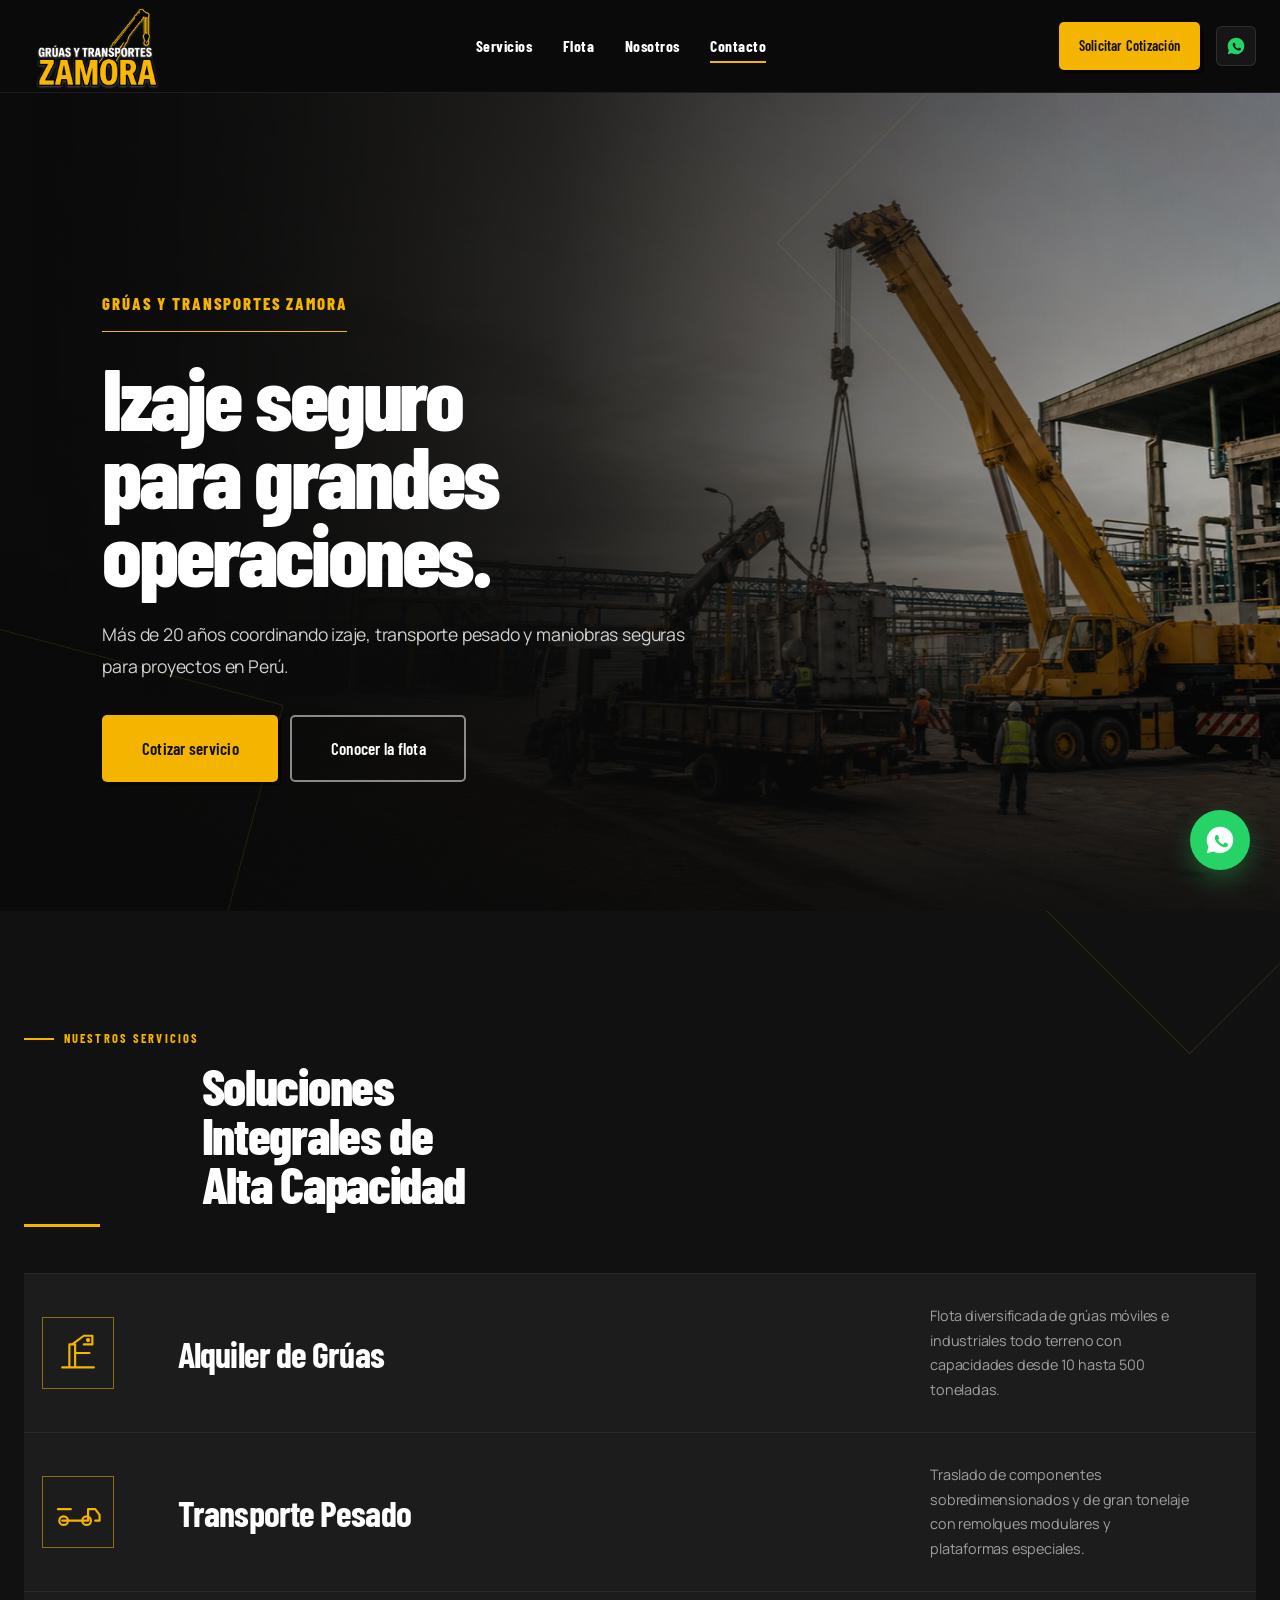
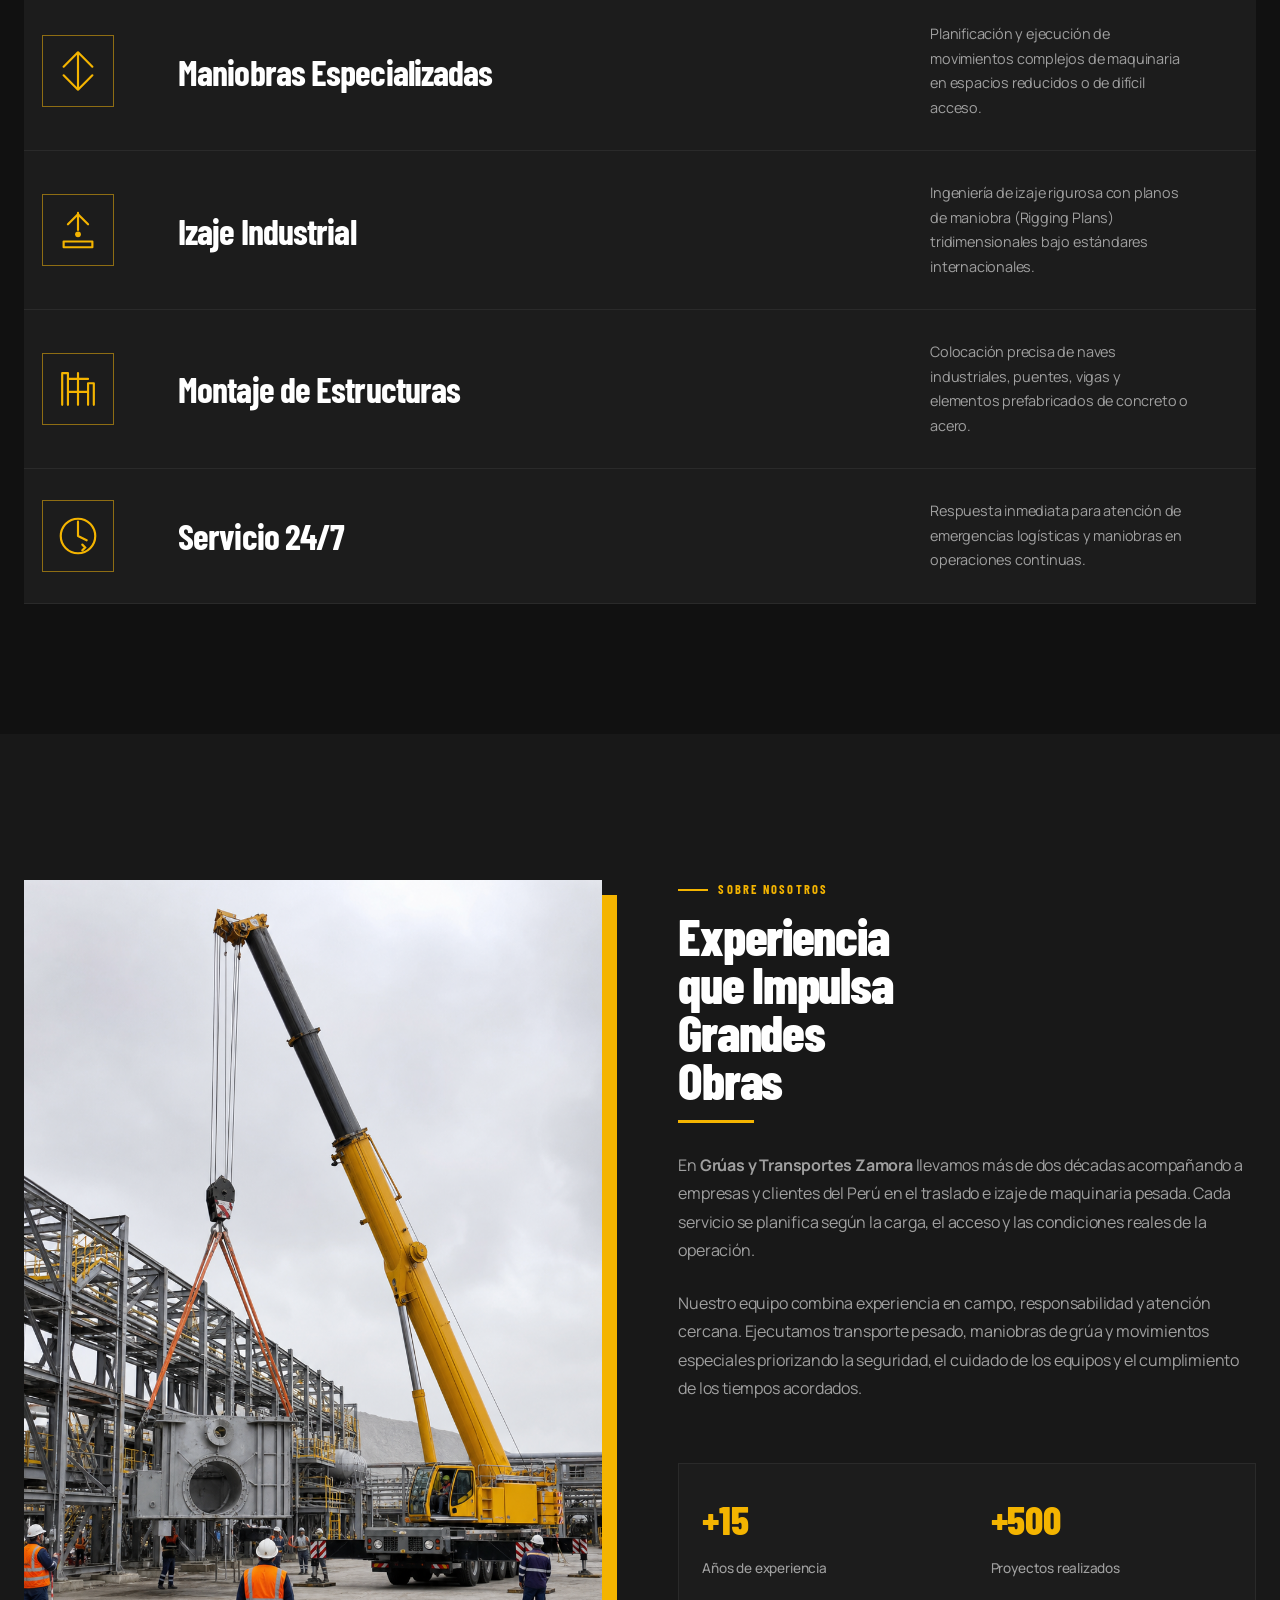
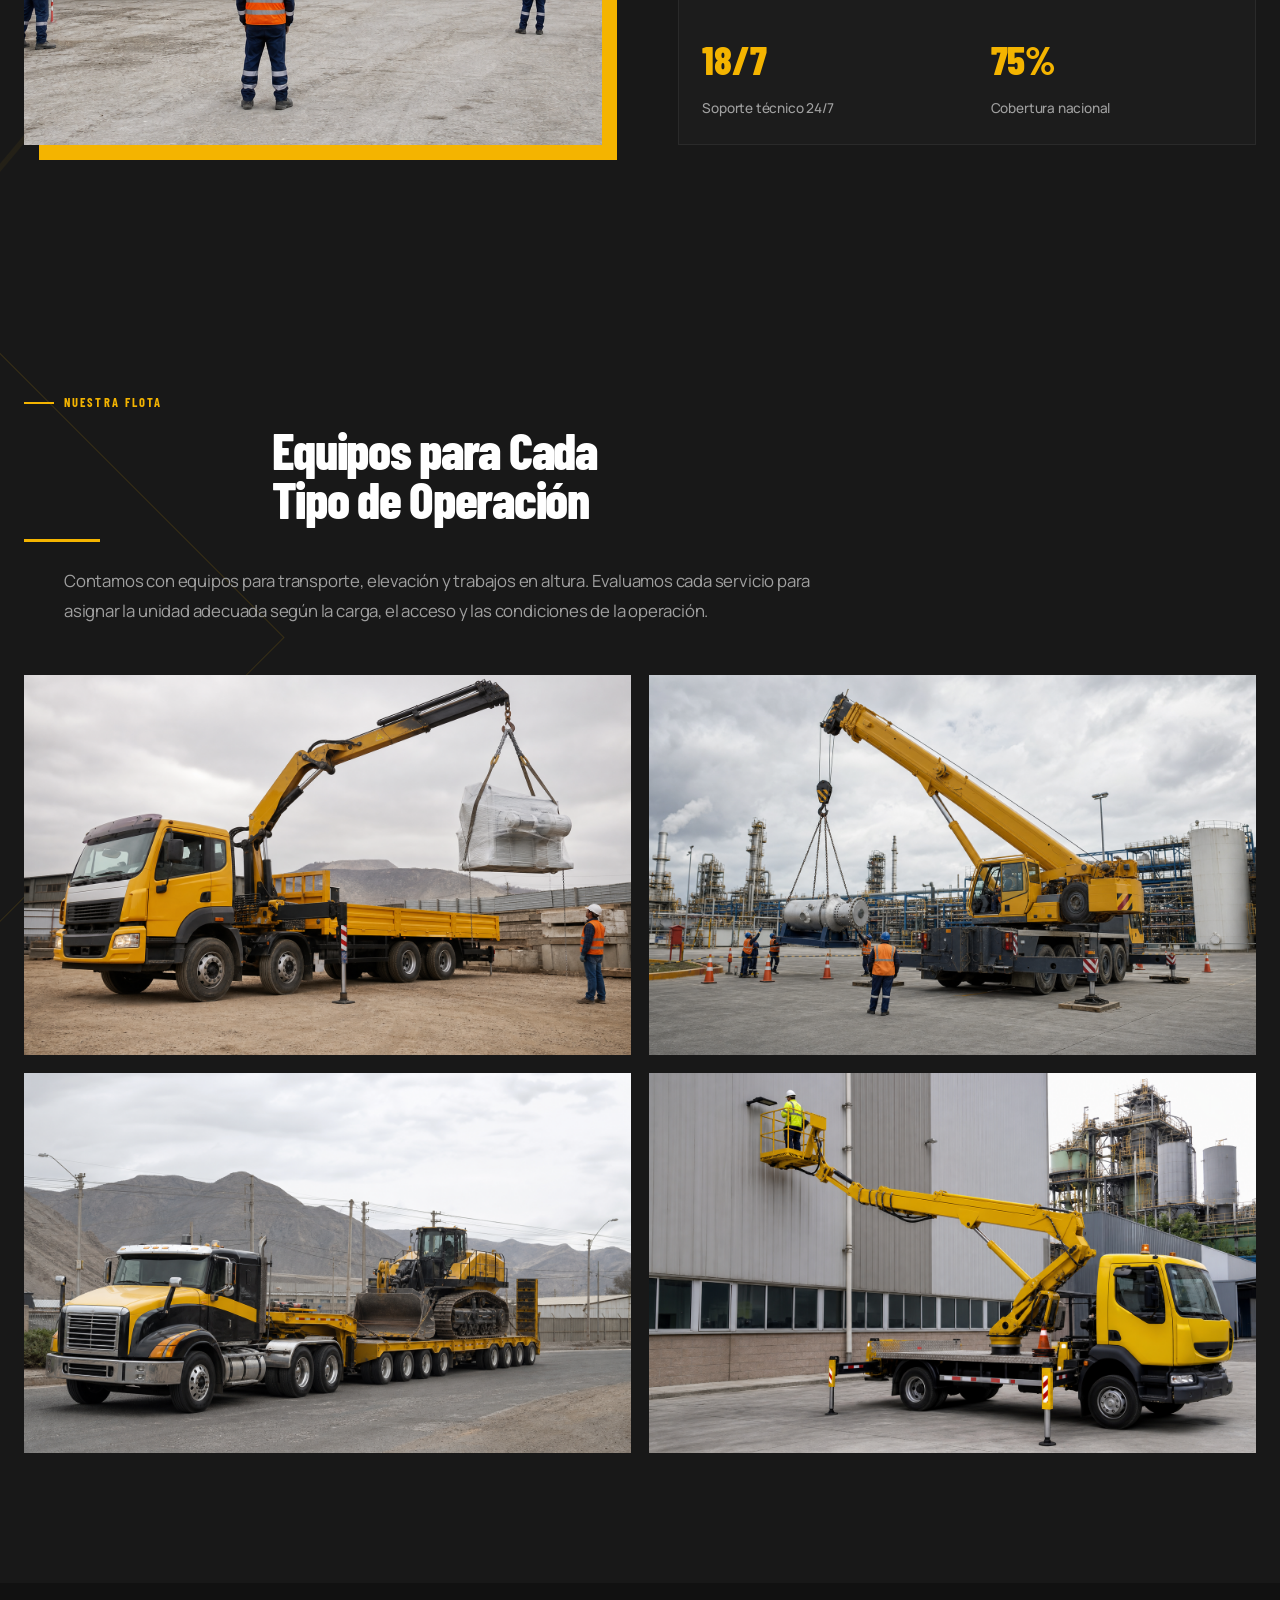
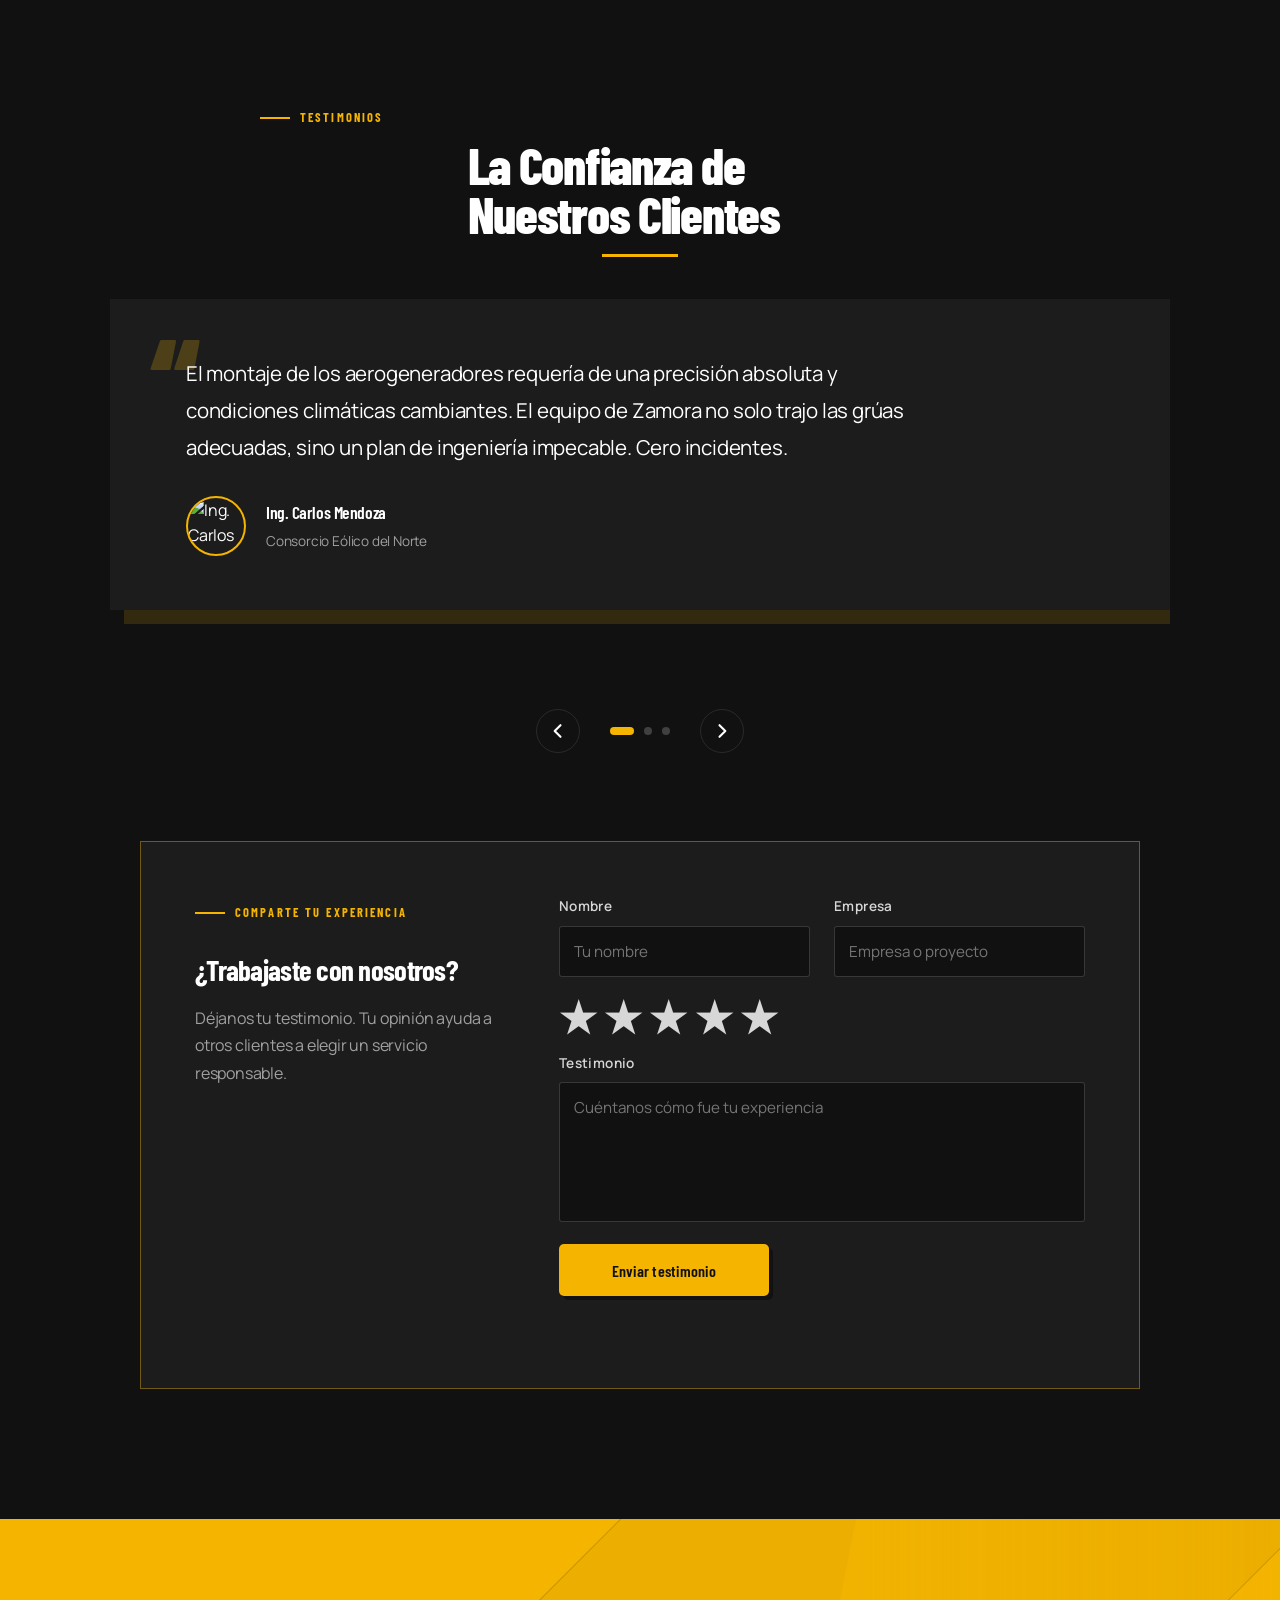
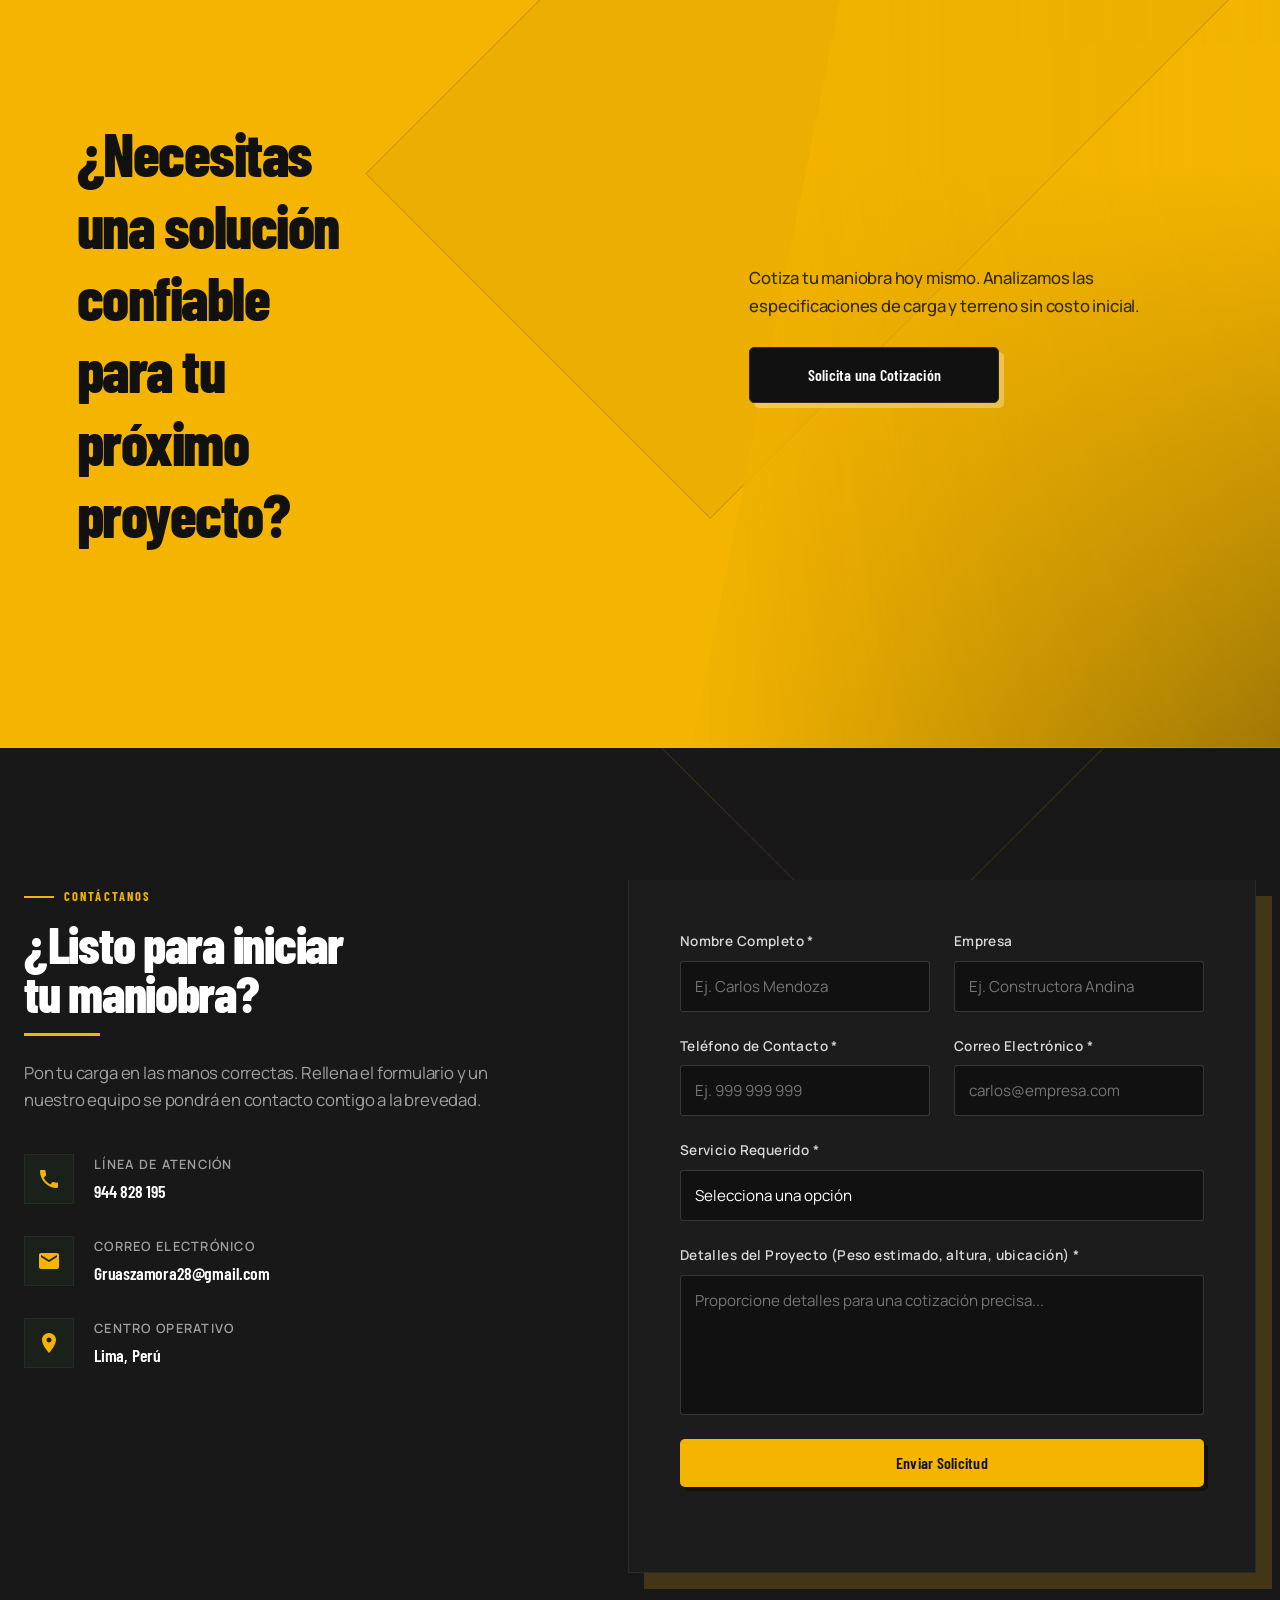
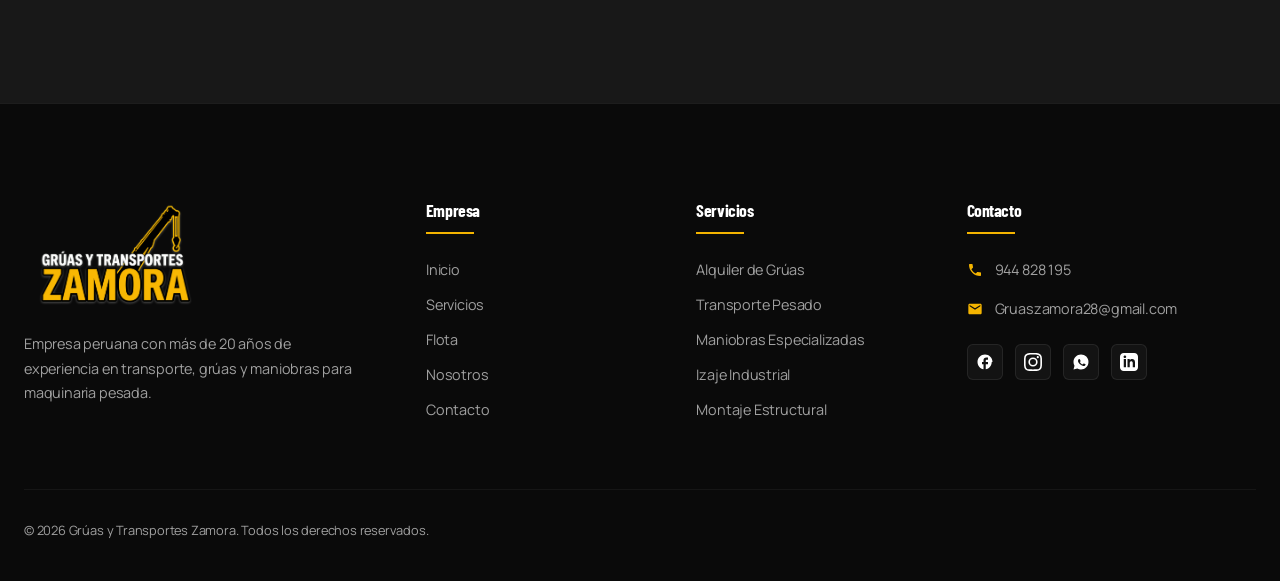
==== commit fc3ff9bf: "Mejora responsividad y favicon" ====
--- a/index.html
+++ b/index.html
@@ -3,19 +3,20 @@
 
 <head>
     <meta charset="UTF-8">
-    <meta name="viewport" content="width=device-width, initial-scale=1.0">
+    <meta name="viewport" content="width=device-width, initial-scale=1.0, viewport-fit=cover">
     <title>Grúas y Transportes Zamora | Alquiler de Grúas y Maniobras Especializadas</title>
     <meta name="description"
         content="Empresa peruana especializada en grúas, transporte de maquinaria pesada y maniobras de alta precisión. Más de 20 años de experiencia trabajando con seguridad y compromiso.">
     <!-- Google Fonts -->
     <link rel="preconnect" href="https://fonts.googleapis.com">
     <link rel="preconnect" href="https://fonts.gstatic.com" crossorigin>
+    <link rel="icon" type="image/png" href="assets/logo-zamora-white.png">
     <link
         href="https://fonts.googleapis.com/css2?family=Barlow+Condensed:wght@500;600;700;800&family=Manrope:wght@400;500;600;700;800&display=swap"
         rel="stylesheet">
     <link rel="preload" as="image" href="assets/hero-operacion-zamora.png">
     <!-- Stylesheet -->
-    <link rel="stylesheet" href="styles.css?v=20260723-14">
+    <link rel="stylesheet" href="styles.css?v=20260804-1">
     <script src="https://mcp.figma.com/mcp/html-to-design/capture.js" async></script>
 </head>
 
--- a/styles.css
+++ b/styles.css
@@ -3048,3 +3048,188 @@
     .testimonials-section::before,
     .contact-section::before { width: 72vw; }
 }
+
+/* Capa de adaptación: composición real para móvil, tablet y escritorio. */
+html { scroll-padding-top: 82px; }
+body { overflow-x: clip; }
+button, a, input, select, textarea { -webkit-tap-highlight-color: transparent; }
+
+@media (max-width: 1080px) {
+    html { scroll-padding-top: 76px; }
+
+    .main-header,
+    .main-header.scrolled { min-height: 76px; padding: 0; }
+
+    .header-container {
+        display: flex;
+        min-height: 76px;
+        padding-inline: clamp(18px, 4vw, 32px);
+        gap: 12px;
+    }
+
+    .logo-brand { flex: 0 1 auto; min-width: 0; }
+    .brand-logo-image { width: 146px; height: 68px; object-fit: contain; object-position: left center; }
+
+    .nav-toggle {
+        display: grid;
+        place-items: center;
+        width: 44px;
+        height: 44px;
+        margin-left: auto;
+        padding: 10px;
+    }
+
+    .nav-menu {
+        position: fixed;
+        inset: 0 -100% 0 auto;
+        width: min(86vw, 360px);
+        height: 100dvh;
+        padding: max(112px, env(safe-area-inset-top)) 34px 34px;
+        background: rgba(10, 10, 10, .98);
+        border-left: 1px solid rgba(244, 180, 0, .22);
+        box-shadow: -22px 0 60px rgba(0, 0, 0, .38);
+        transition: right .42s cubic-bezier(.16, 1, .3, 1);
+        z-index: 1000;
+    }
+
+    .nav-menu.open { right: 0; }
+    .nav-menu ul { flex-direction: column; align-items: flex-start; gap: 14px; }
+    .nav-link { display: block; padding: 12px 0; font-size: clamp(1.25rem, 3.2vw, 1.55rem); }
+
+    .header-actions { display: flex; gap: 0; }
+    .header-actions .btn-primary { display: none; }
+    .btn-whatsapp-header { width: 44px; height: 44px; }
+
+    .hero-container { padding-inline: clamp(24px, 7vw, 72px); }
+    .hero-content { max-width: min(720px, 82vw); }
+    .hero-title { font-size: clamp(3.7rem, 7.8vw, 5.7rem); }
+
+    .services-grid { grid-template-columns: repeat(2, minmax(0, 1fr)); }
+    .service-card { min-width: 0; }
+    .about-grid { gap: clamp(40px, 6vw, 64px); }
+    .contact-grid { gap: clamp(40px, 6vw, 64px); }
+}
+
+@media (min-width: 1081px) {
+    .header-container {
+        display: grid;
+        grid-template-columns: 224px minmax(0, 1fr) 262px;
+        min-height: 92px;
+        max-width: 1280px;
+        column-gap: 24px;
+    }
+
+    .main-header { min-height: 92px; padding: 0; }
+    .logo-brand { width: 184px; }
+    .brand-logo-image { width: 184px; height: 90px; object-fit: contain; }
+    .nav-menu { justify-self: center; }
+    .nav-menu ul { gap: clamp(26px, 2.4vw, 42px); }
+    .nav-link { font-size: .98rem; }
+    .header-actions { justify-self: end; }
+}
+
+@media (max-width: 767px) {
+    html { scroll-padding-top: 72px; }
+    .container { padding-inline: 20px; }
+    .section-padding { padding-block: clamp(72px, 16vw, 92px); }
+    .section-header { margin-bottom: 40px; }
+    .section-title { font-size: clamp(2.2rem, 10vw, 3.05rem); line-height: .98; text-wrap: balance; }
+
+    .main-header,
+    .main-header.scrolled,
+    .header-container { min-height: 72px; }
+
+    .header-container { padding-inline: 16px; gap: 8px; }
+    .brand-logo-image { width: 132px; height: 62px; }
+    .nav-toggle,
+    .btn-whatsapp-header { width: 44px; height: 44px; }
+
+    .hero-section {
+        height: auto;
+        min-height: calc(100svh - 72px);
+        padding: 116px 0 50px;
+        align-items: flex-end;
+    }
+
+    .hero-bg { background-position: 62% center; }
+    .hero-overlay { background: linear-gradient(90deg, rgba(10, 10, 10, .96) 0%, rgba(10, 10, 10, .78) 55%, rgba(10, 10, 10, .3) 100%), linear-gradient(0deg, rgba(10, 10, 10, .94), transparent 68%); }
+    .hero-container { padding-inline: 20px; }
+    .hero-content { max-width: 100%; }
+    .hero-tag { max-width: 28ch; margin-bottom: 18px; font-size: .78rem; line-height: 1.45; }
+    .hero-title { max-width: 9.5ch; margin-bottom: 20px; font-size: clamp(3.15rem, 14vw, 4.5rem); line-height: .89; }
+    .hero-subtitle { max-width: 34ch; margin-bottom: 28px; font-size: 1rem; line-height: 1.6; }
+    .hero-buttons { display: grid; grid-template-columns: 1fr; gap: 12px; max-width: 360px; }
+    .hero-buttons .btn { min-height: 52px; width: 100%; }
+
+    .services-grid { grid-template-columns: 1fr; }
+    .service-card { padding: 28px 0; }
+    .service-desc { max-width: 42ch; }
+
+    .about-grid { grid-template-columns: 1fr; gap: 38px; }
+    .about-image-wrapper { width: calc(100% - 10px); margin: 0 10px 0 0; box-shadow: 10px 10px 0 #f4b400; }
+    .about-img { width: 100%; min-height: 0; height: auto; aspect-ratio: 4 / 5; object-fit: cover; object-position: center; }
+    .about-content .section-title { max-width: 11ch; font-size: clamp(2.8rem, 12vw, 3.65rem); }
+    .about-text { font-size: 1rem; line-height: 1.72; }
+    .stats-grid { grid-template-columns: repeat(2, minmax(0, 1fr)); margin-top: 30px; }
+    .stat-card { min-width: 0; padding: 24px 18px; }
+
+    .projects-grid { grid-template-columns: 1fr; grid-auto-rows: auto; gap: 16px; }
+    .project-card,
+    .project-card:first-child,
+    .project-card:nth-child(2),
+    .project-card:nth-child(3),
+    .project-card:nth-child(4) { min-height: 0; }
+    .project-image-container,
+    .project-card:nth-child(2) .project-image-container,
+    .project-card:nth-child(3) .project-image-container { height: auto; min-height: 0; aspect-ratio: 16 / 11; }
+    .project-img { width: 100%; height: 100%; object-fit: cover; }
+    .fleet-card .project-overlay { padding: 22px; }
+    .fleet-card .project-card-title { font-size: clamp(1.65rem, 7vw, 2.2rem); }
+    .project-card-desc { font-size: .94rem; line-height: 1.55; }
+
+    .testimonials-carousel { height: 500px; }
+    .testimonial-card { min-height: 100%; padding: 38px 24px 30px; }
+    .testimonial-text { font-size: 1rem; line-height: 1.65; }
+    .testimonial-author { gap: 14px; }
+    .testimonial-submit-panel { margin-top: 56px; padding: 30px 22px; gap: 30px; }
+    .testimonial-form > .btn { width: 100%; min-height: 54px; margin-top: 18px; }
+    .star-rating { gap: 8px; }
+    .star-rating label { min-width: 36px; min-height: 44px; font-size: 2.45rem; }
+    .carousel-controls { gap: 22px; margin-top: 22px; }
+
+    .cta-container { padding-inline: 20px; }
+    .cta-action .btn-dark { width: 100%; min-width: 0; min-height: 54px; }
+
+    .contact-grid { grid-template-columns: 1fr; gap: 44px; }
+    .contact-detail-item { gap: 14px; }
+    .contact-detail-icon { width: 46px; height: 46px; }
+    .contact-value { overflow-wrap: anywhere; }
+    .contact-form-wrapper { padding: 28px 20px; }
+    .form-row { grid-template-columns: 1fr; gap: 18px; }
+    .form-group input,
+    .form-group select,
+    .form-group textarea { min-height: 50px; font-size: 16px; }
+    .form-group textarea { min-height: 128px; }
+    .contact-form .btn { width: 100%; min-height: 54px; }
+
+    .footer-grid { grid-template-columns: 1fr; gap: 36px; }
+}
+
+@media (hover: none), (pointer: coarse) {
+    .fleet-card .project-overlay { opacity: 1; background: linear-gradient(0deg, rgba(8, 8, 8, .96), rgba(8, 8, 8, .18) 100%); }
+    .fleet-card .project-info { transform: translateY(0); }
+    .fleet-card:hover { transform: none; }
+    .btn:hover { transform: none; }
+}
+
+@media (max-width: 359px) {
+    .brand-logo-image { width: 116px; }
+    .header-container { padding-inline: 12px; }
+    .hero-title { font-size: 2.9rem; }
+    .stats-grid { grid-template-columns: 1fr; }
+    .testimonial-card { padding-inline: 20px; }
+}
+
+@media (prefers-reduced-motion: reduce) {
+    *, *::before, *::after { scroll-behavior: auto !important; }
+}
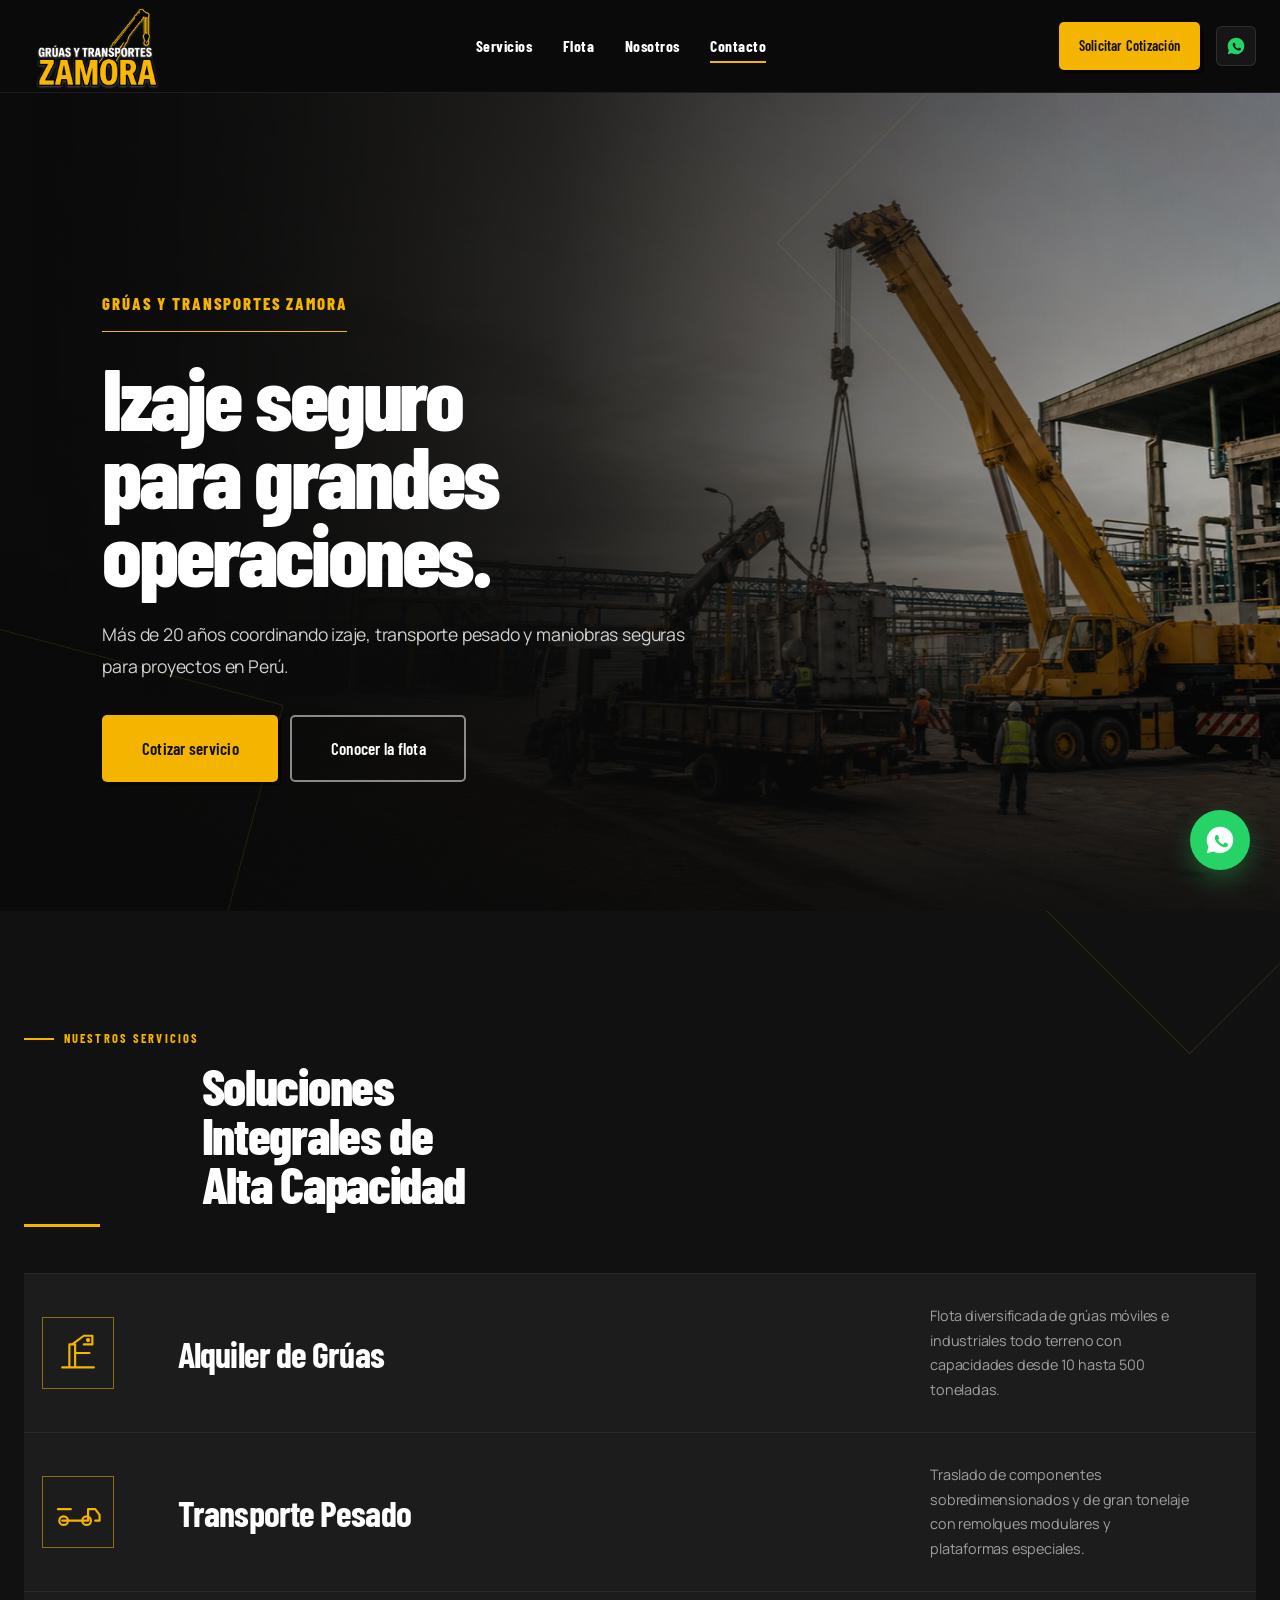
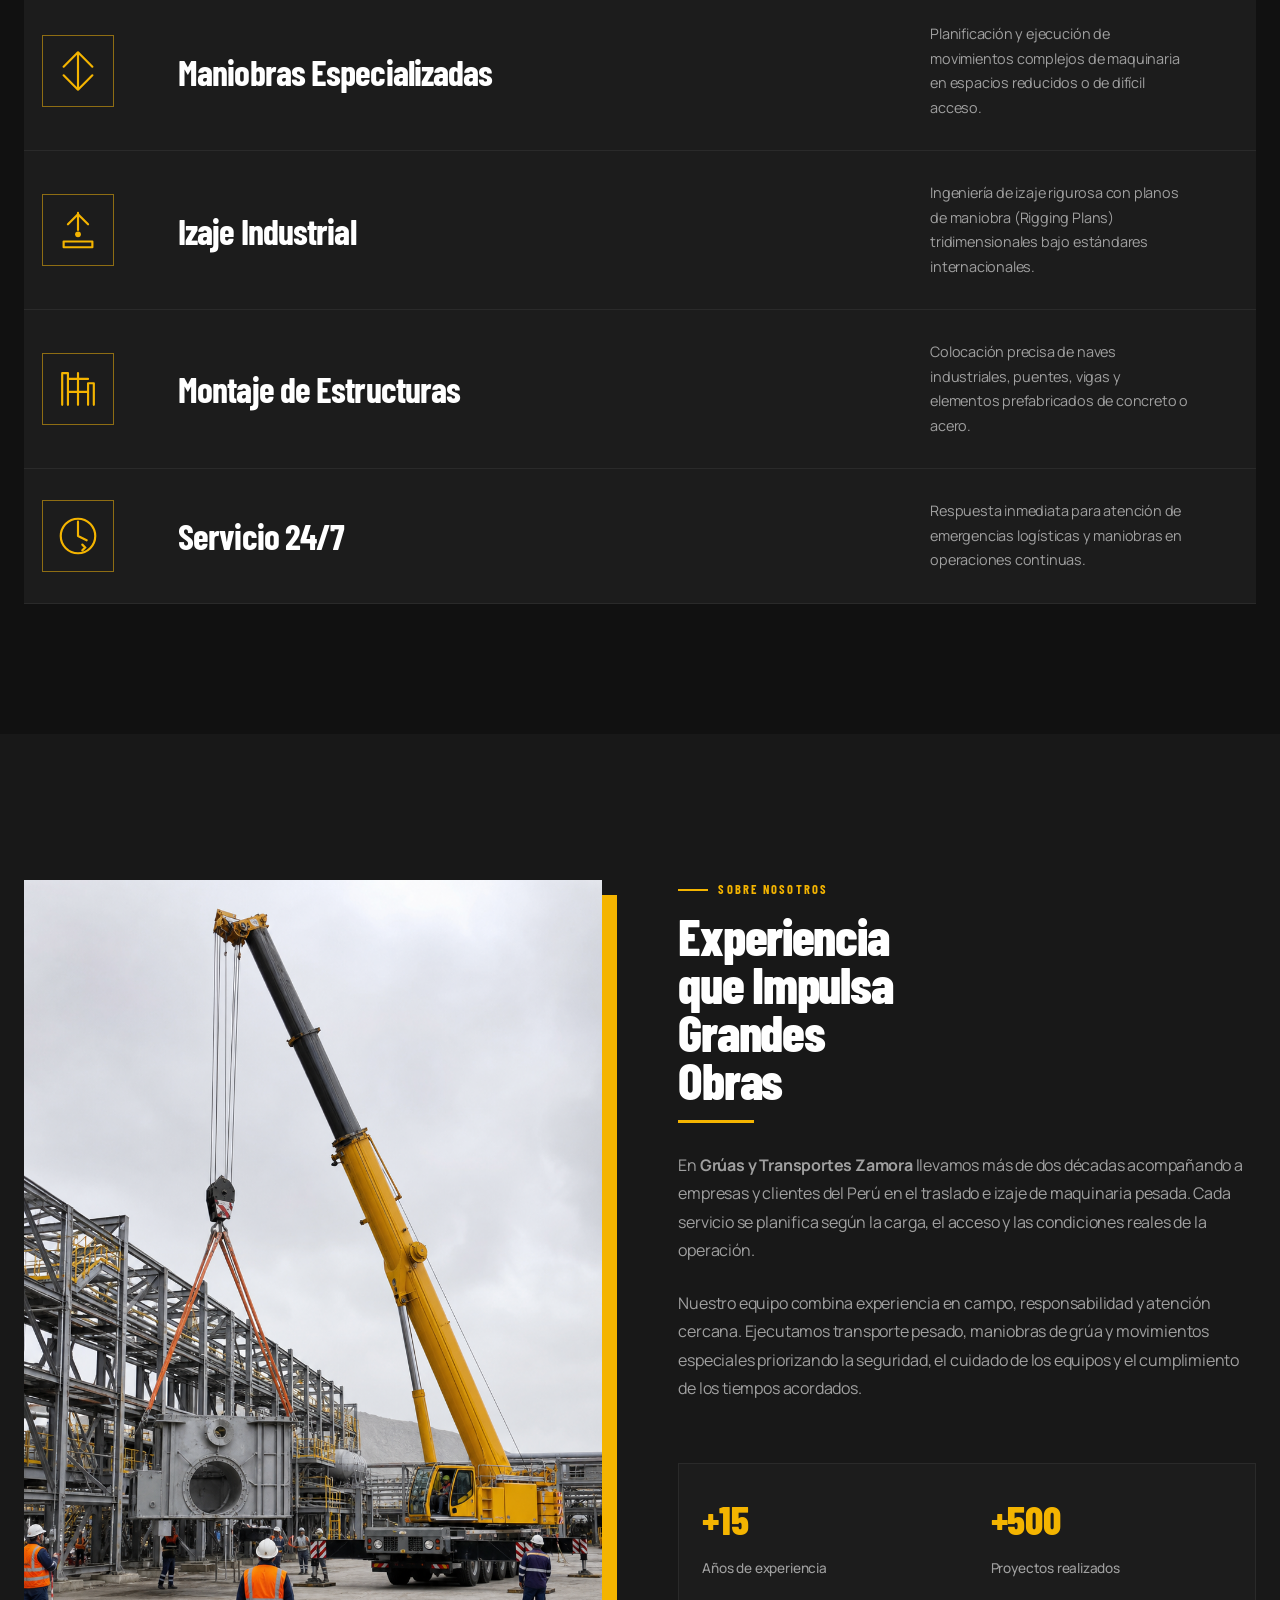
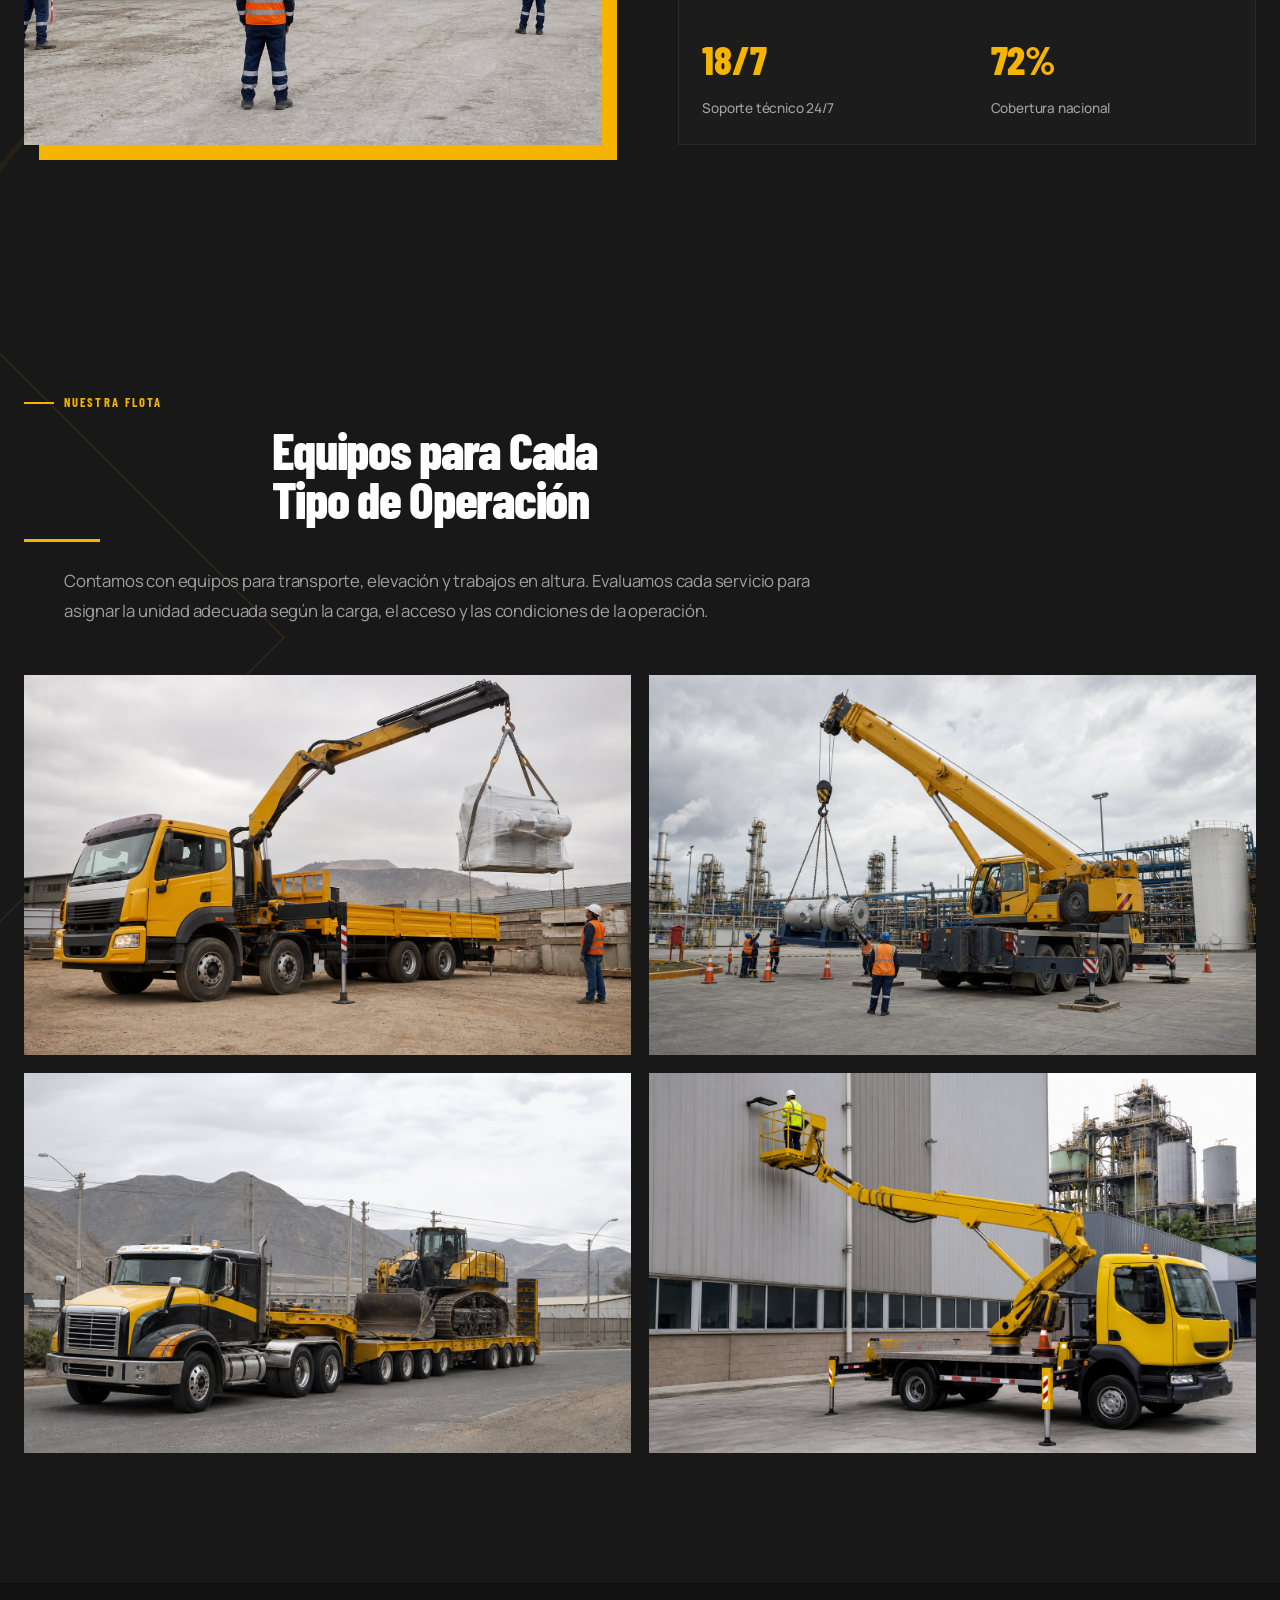
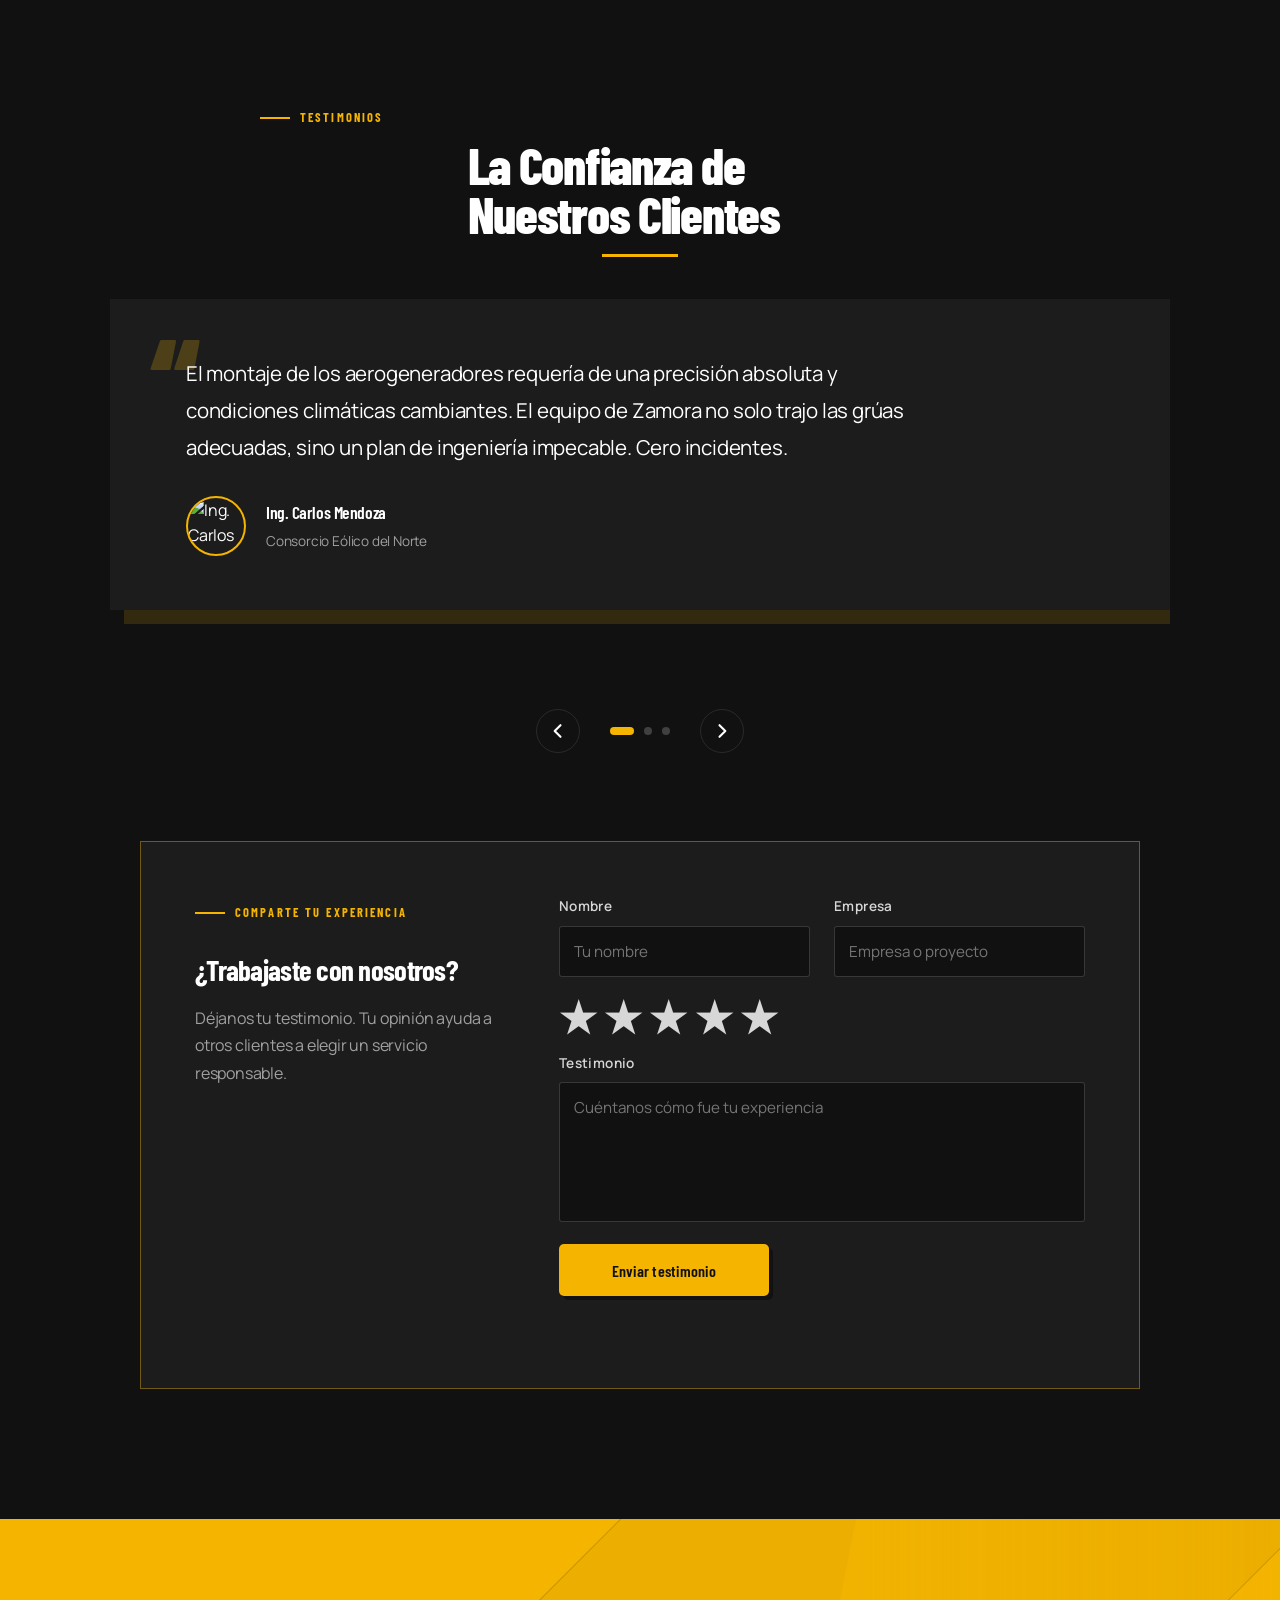
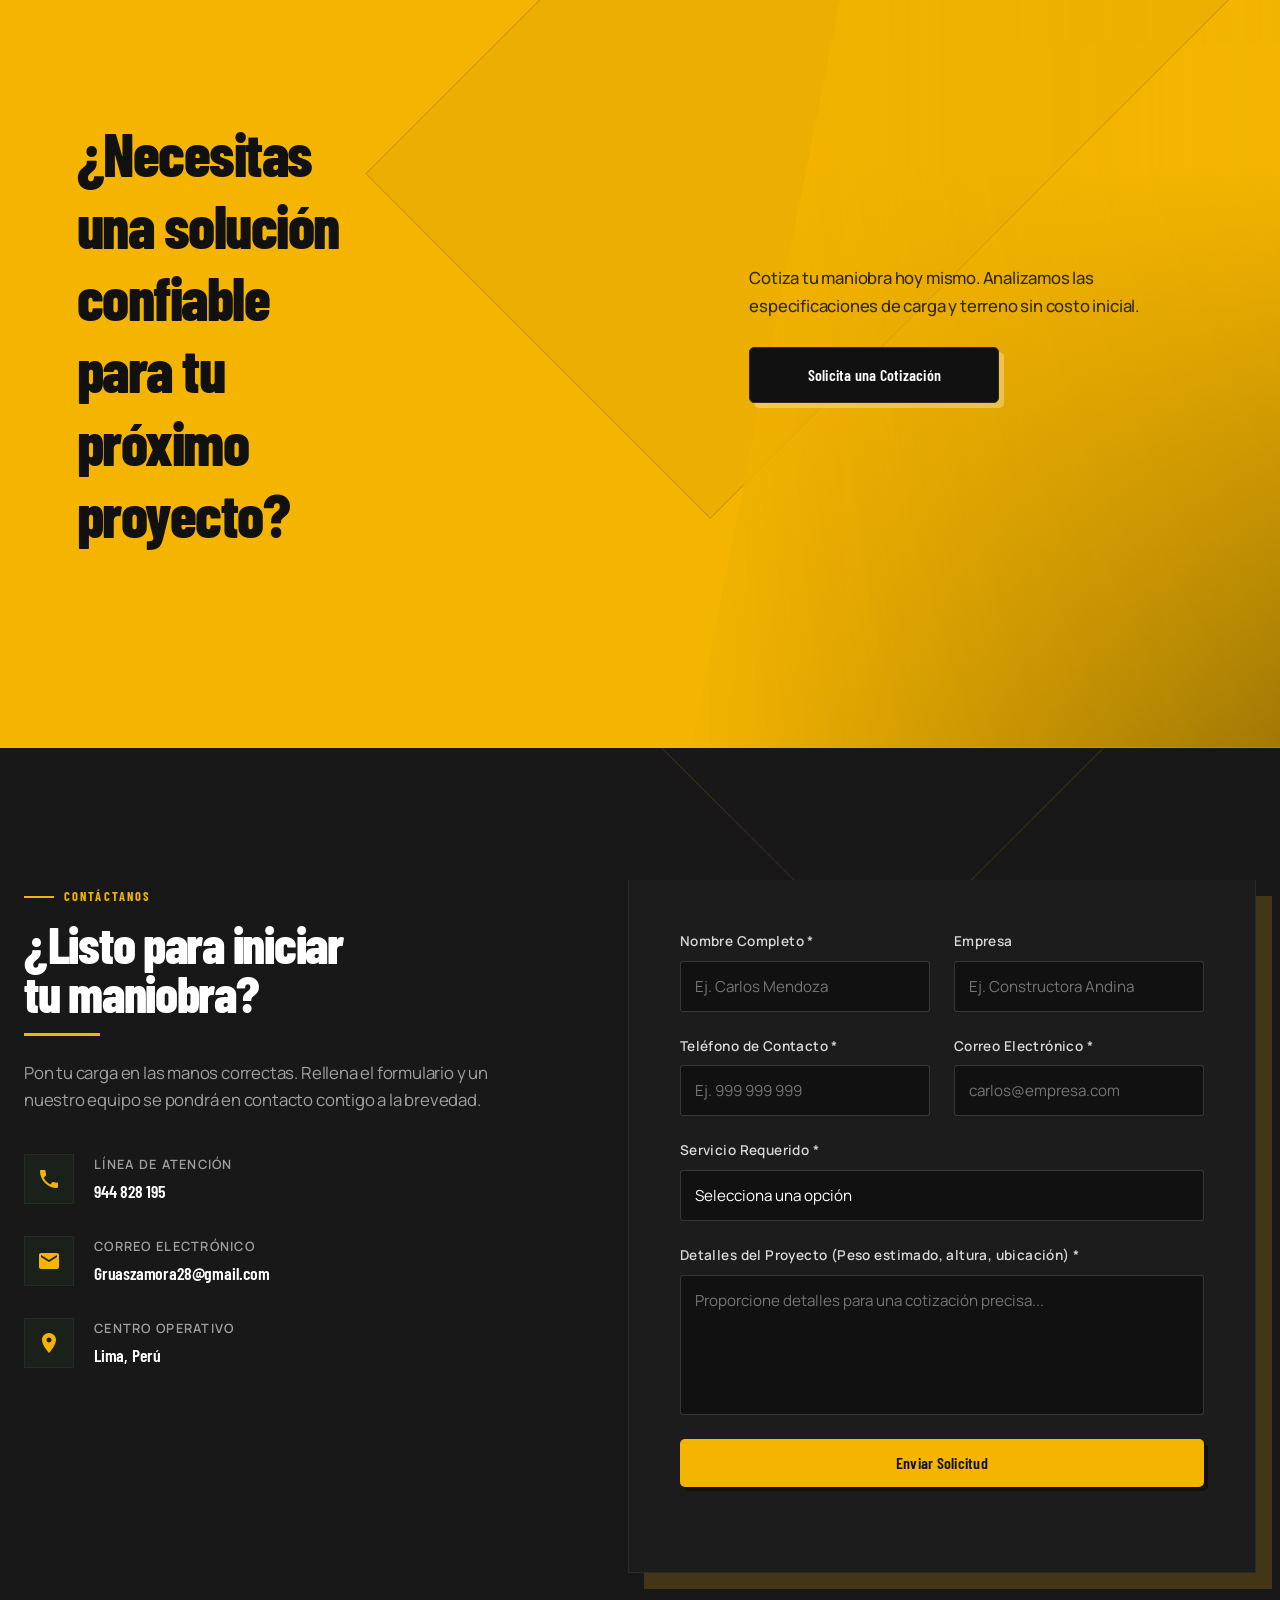
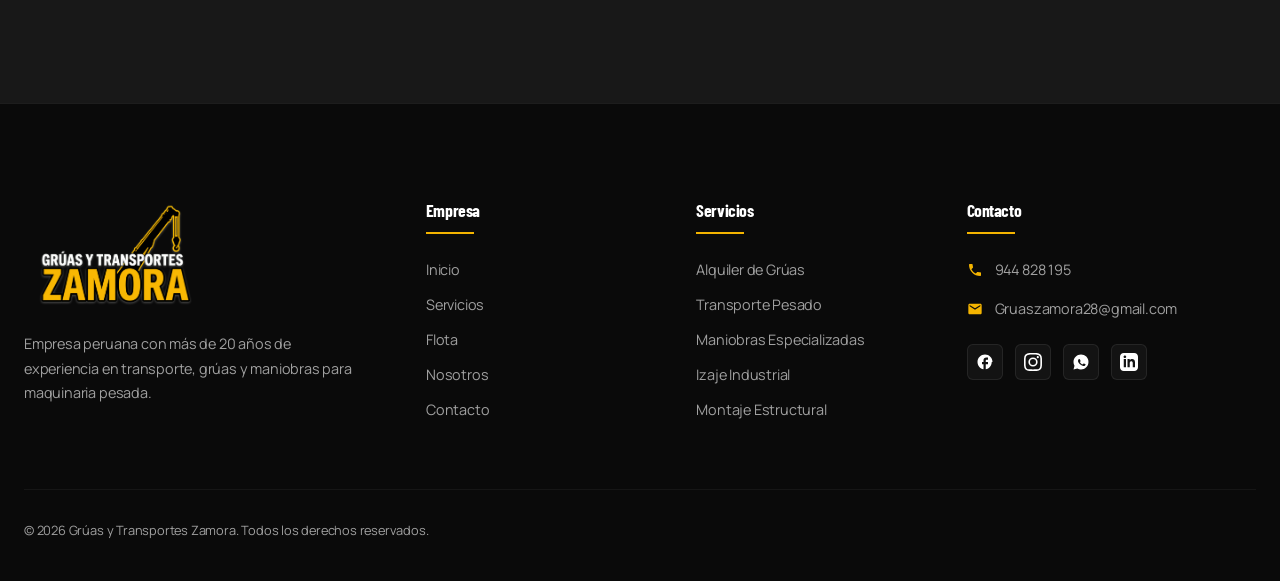
==== commit f6e7bbc8: "Alinea icono de menu movil" ====
--- a/index.html
+++ b/index.html
@@ -16,7 +16,7 @@
         rel="stylesheet">
     <link rel="preload" as="image" href="assets/hero-operacion-zamora.png">
     <!-- Stylesheet -->
-    <link rel="stylesheet" href="styles.css?v=20260804-1">
+    <link rel="stylesheet" href="styles.css?v=20260804-2">
     <script src="https://mcp.figma.com/mcp/html-to-design/capture.js" async></script>
 </head>
 
--- a/styles.css
+++ b/styles.css
@@ -3233,3 +3233,17 @@
 @media (prefers-reduced-motion: reduce) {
     *, *::before, *::after { scroll-behavior: auto !important; }
 }
+
+/* El disparador del menú conserva tres trazos idénticos en pantallas táctiles. */
+@media (max-width: 1080px) {
+    .hamburger,
+    .hamburger::before,
+    .hamburger::after {
+        width: 26px;
+        height: 2px;
+        border-radius: 999px;
+    }
+
+    .hamburger::before,
+    .hamburger::after { left: 0; }
+}
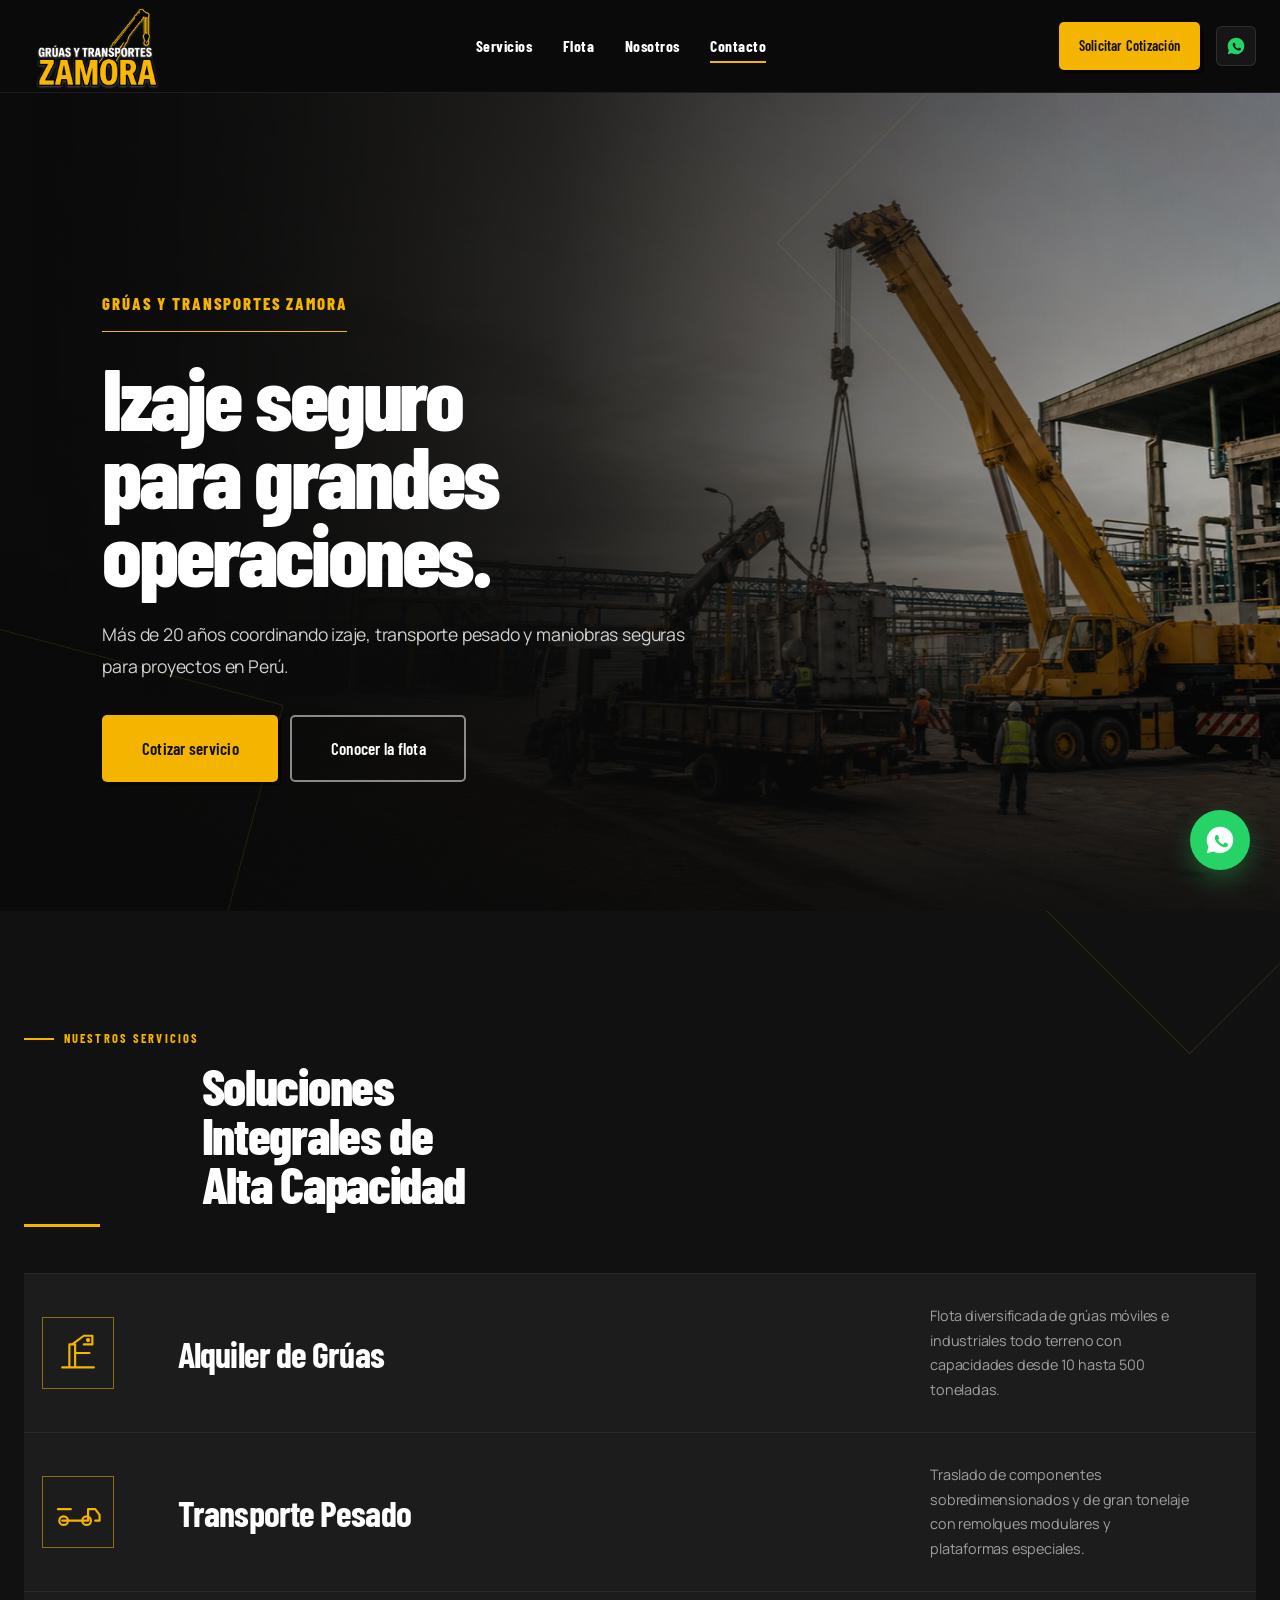
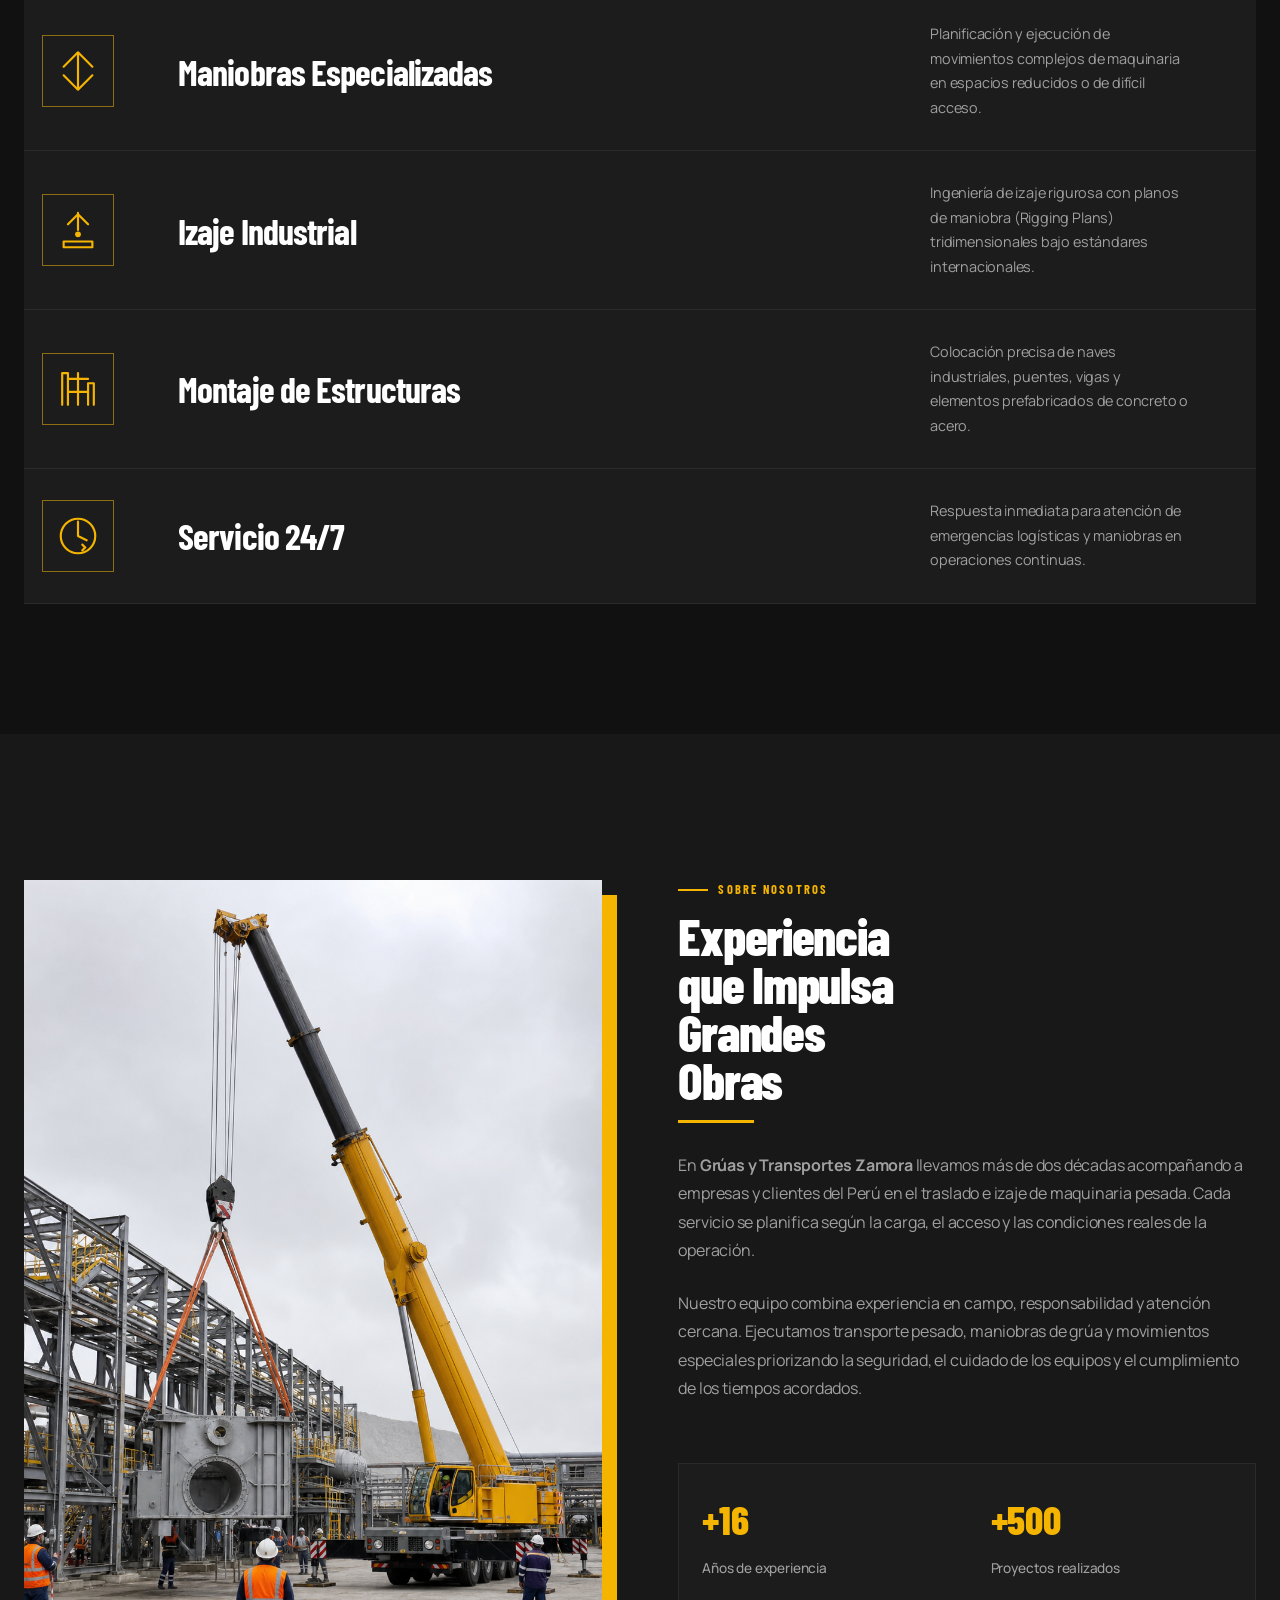
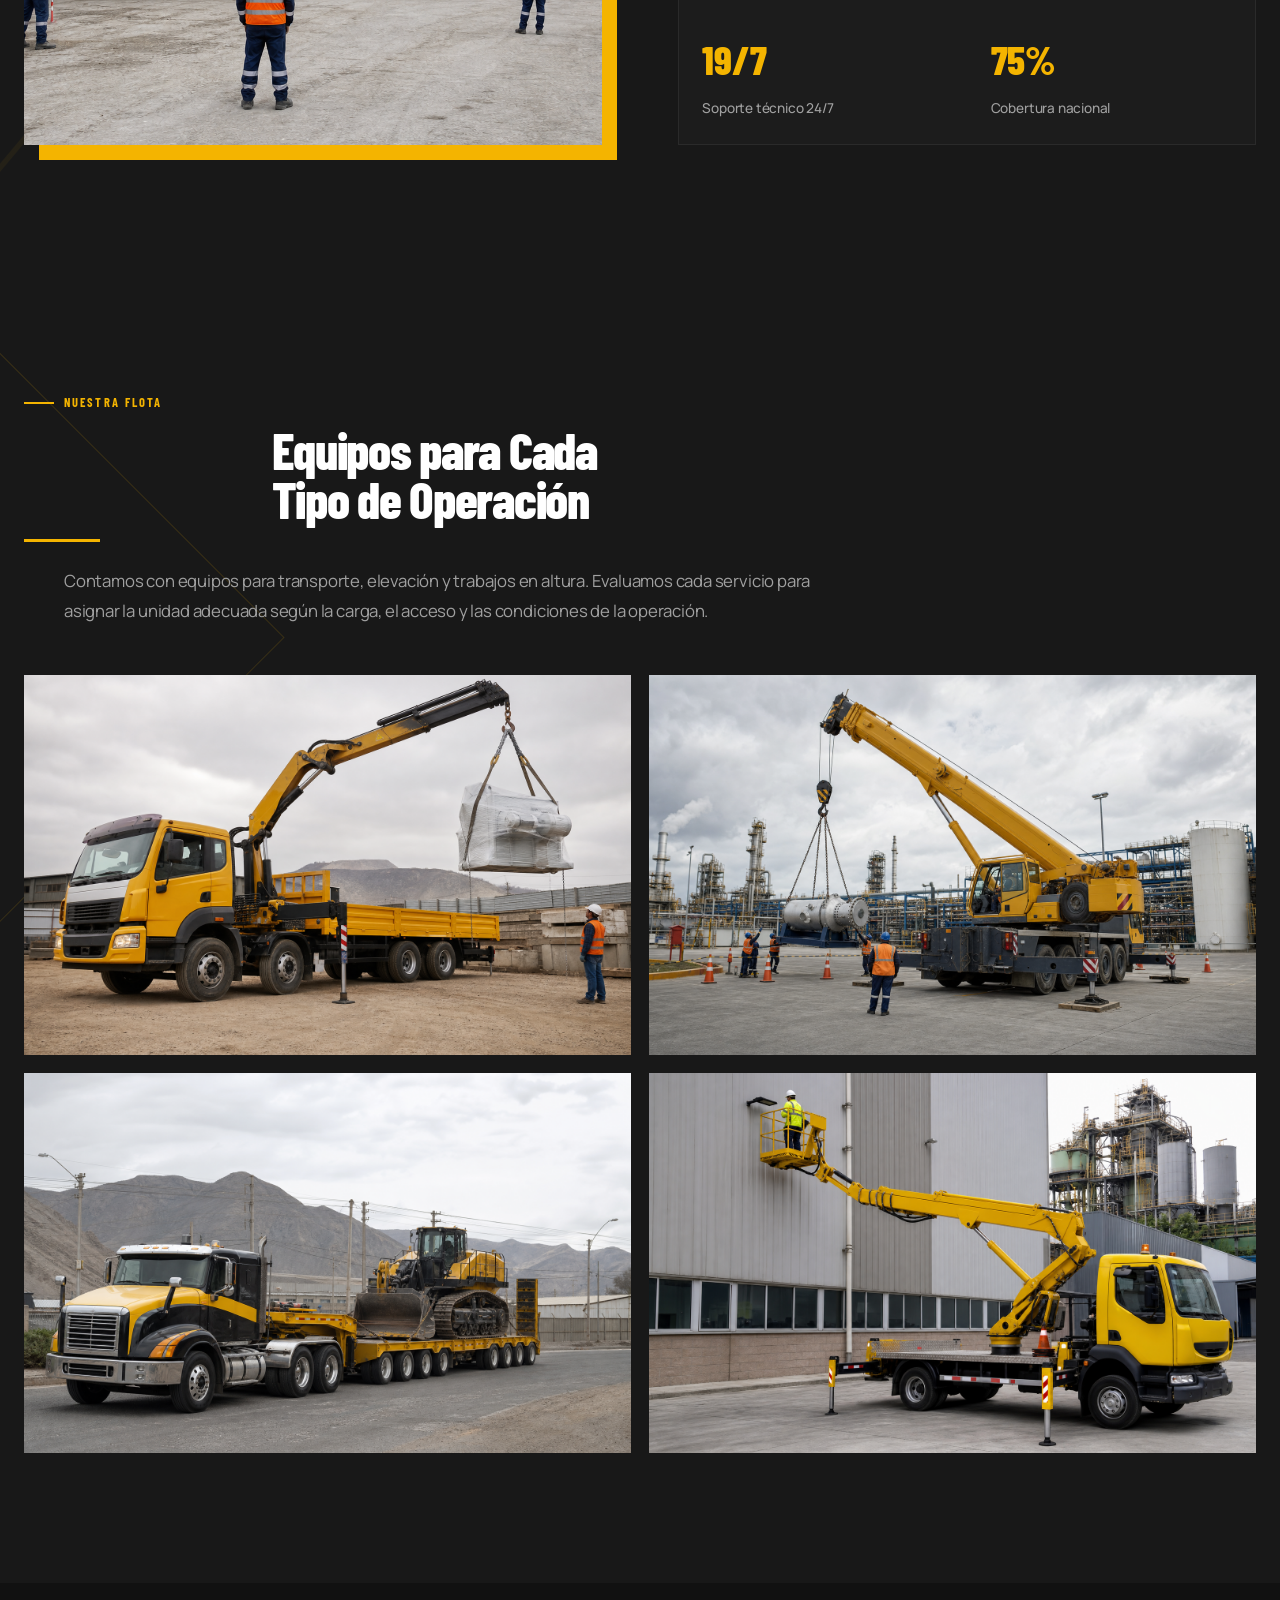
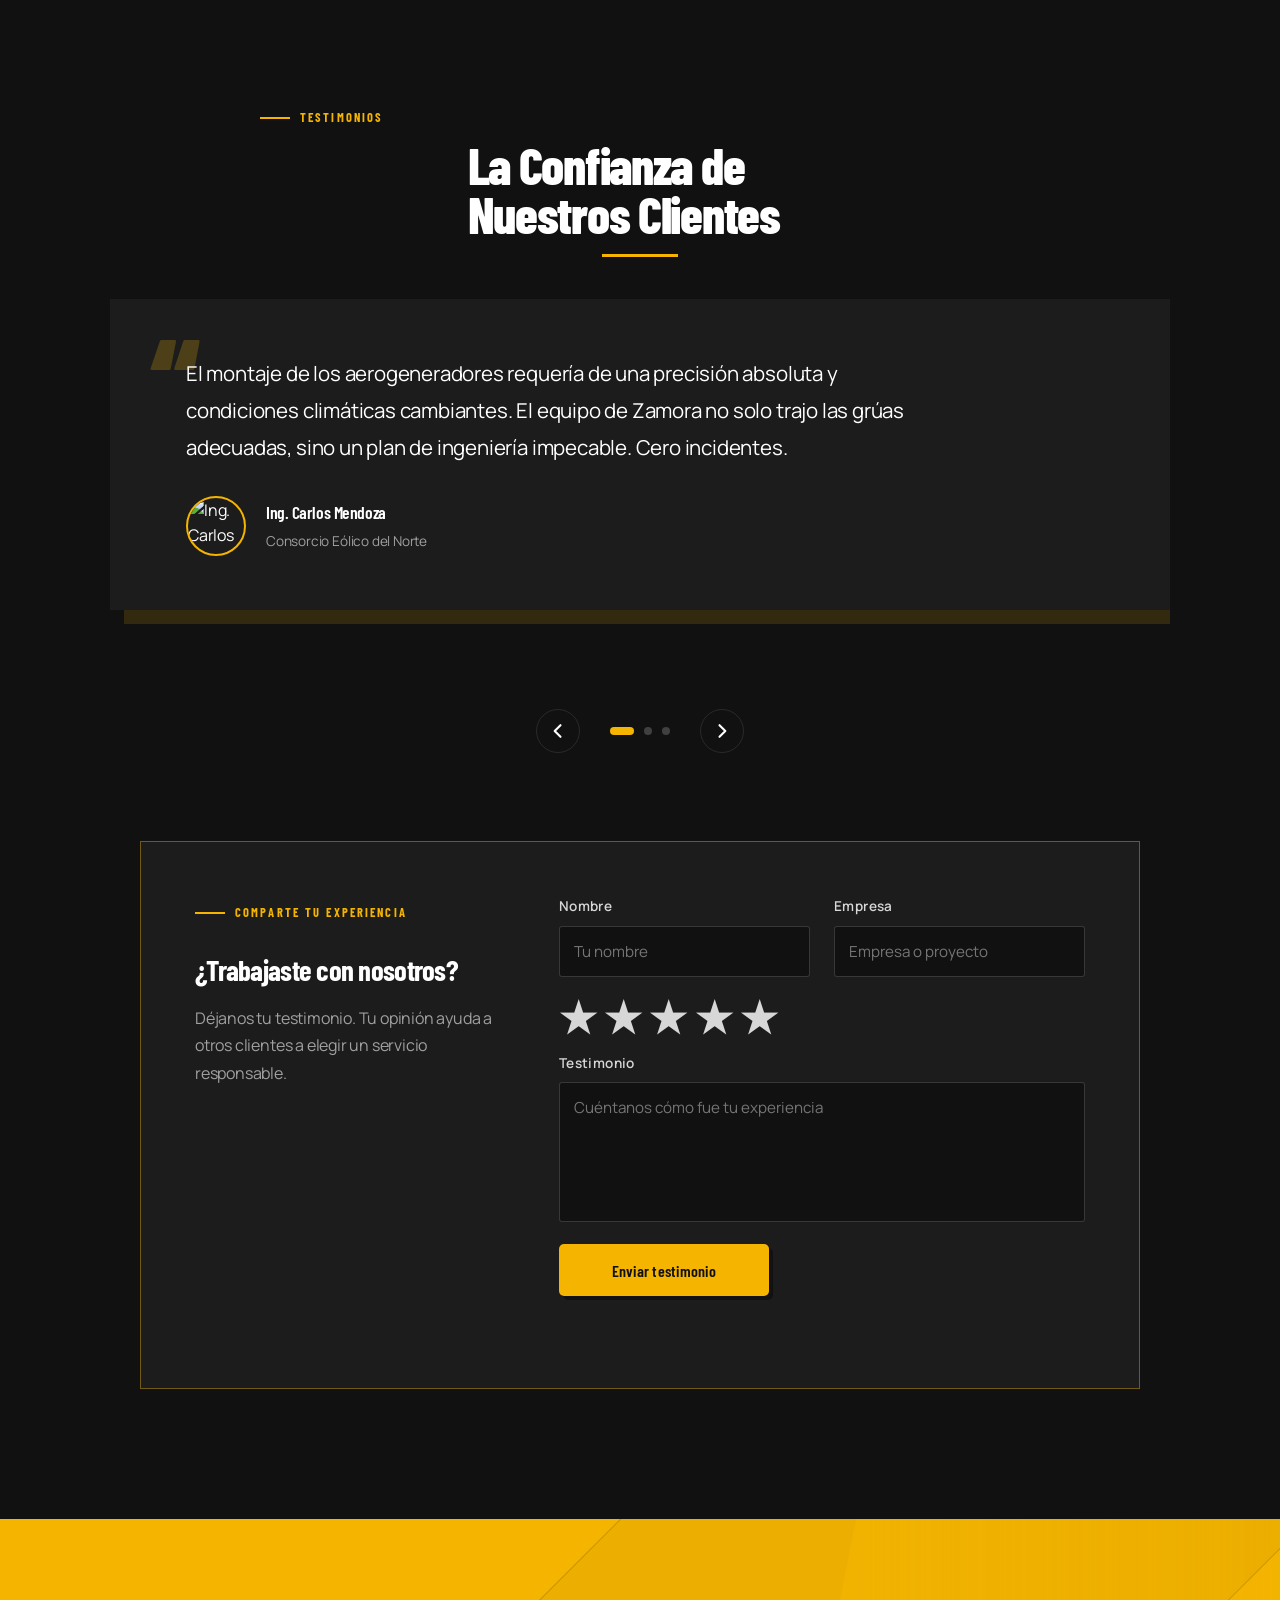
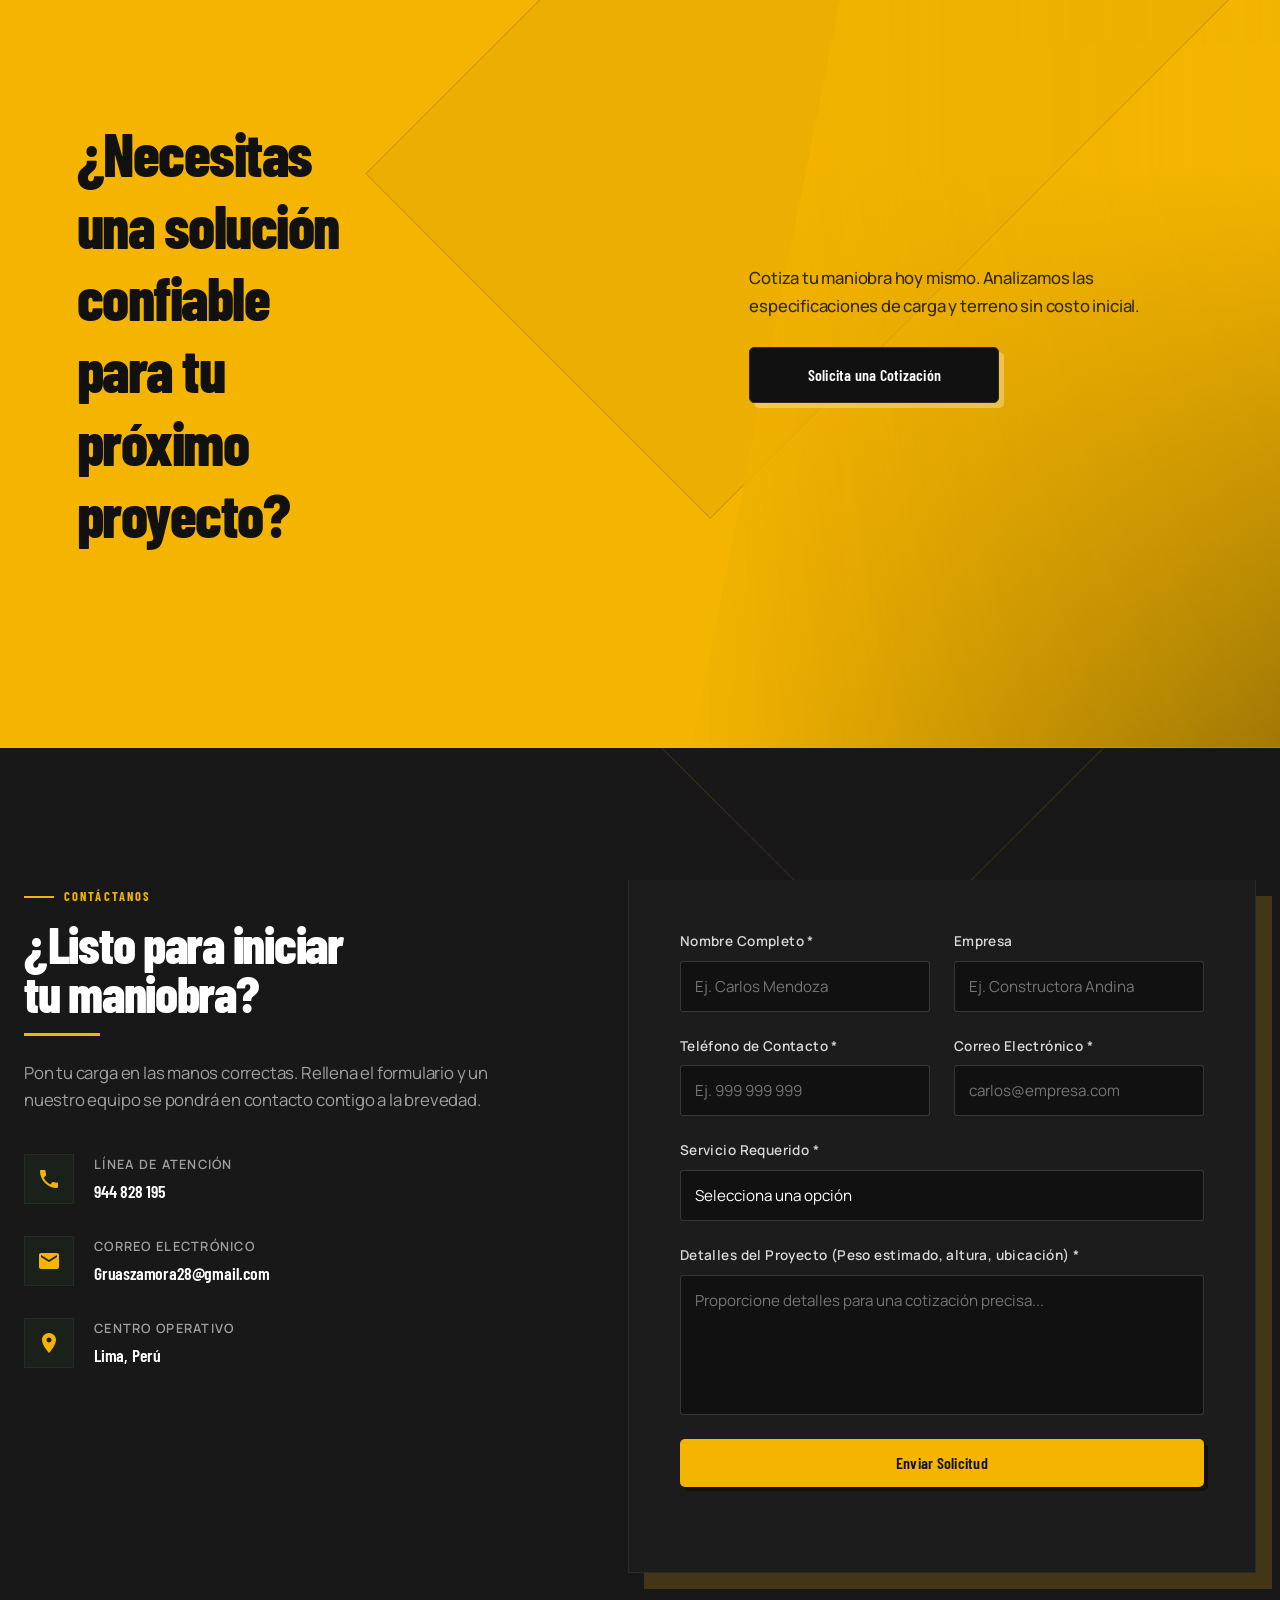
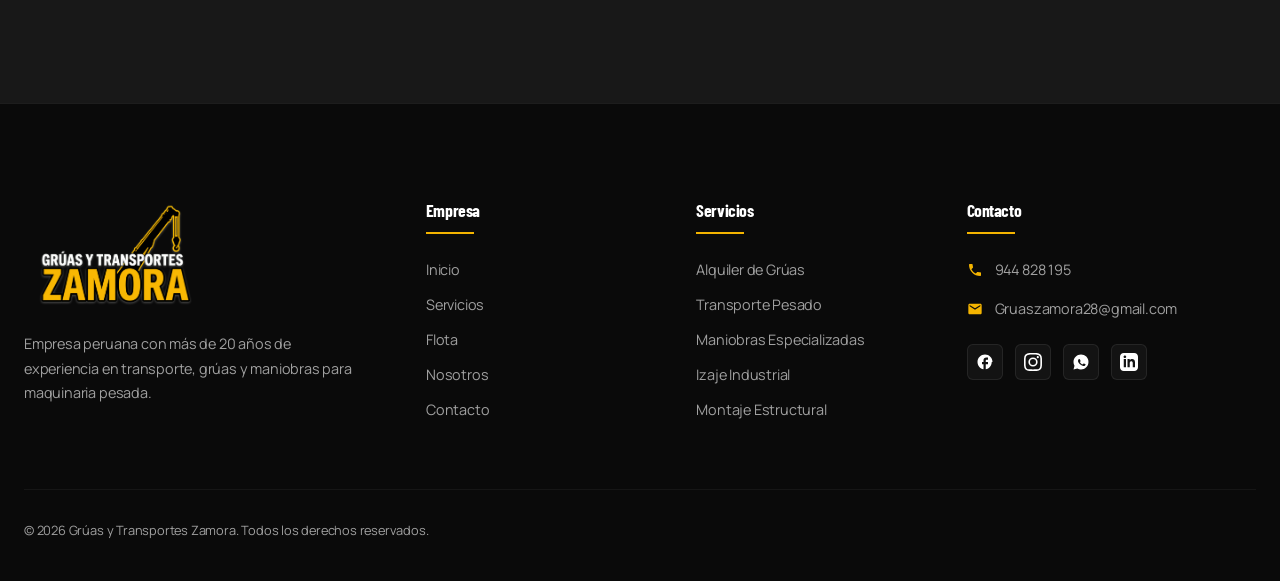
==== commit 1cb8d1f3: "Evita menu partido en movil" ====
--- a/index.html
+++ b/index.html
@@ -16,7 +16,7 @@
         rel="stylesheet">
     <link rel="preload" as="image" href="assets/hero-operacion-zamora.png">
     <!-- Stylesheet -->
-    <link rel="stylesheet" href="styles.css?v=20260804-2">
+    <link rel="stylesheet" href="styles.css?v=20260804-3">
     <script src="https://mcp.figma.com/mcp/html-to-design/capture.js" async></script>
 </head>
 
--- a/styles.css
+++ b/styles.css
@@ -3247,3 +3247,19 @@
     .hamburger::before,
     .hamburger::after { left: 0; }
 }
+
+/* En vistas táctiles el menú ocupa una sola capa: no comprime la portada al cambiar el zoom. */
+@media (max-width: 1080px) {
+    .nav-menu {
+        inset: 0 -100vw 0 auto;
+        width: 100vw;
+        max-width: none;
+        padding: max(108px, calc(env(safe-area-inset-top) + 56px)) clamp(28px, 8vw, 72px) max(34px, env(safe-area-inset-bottom));
+        background: #0a0a0a;
+        box-shadow: none;
+    }
+
+    .nav-menu.open { right: 0; }
+    .nav-menu ul { width: min(100%, 520px); gap: 10px; }
+    .nav-link { min-height: 52px; }
+}
